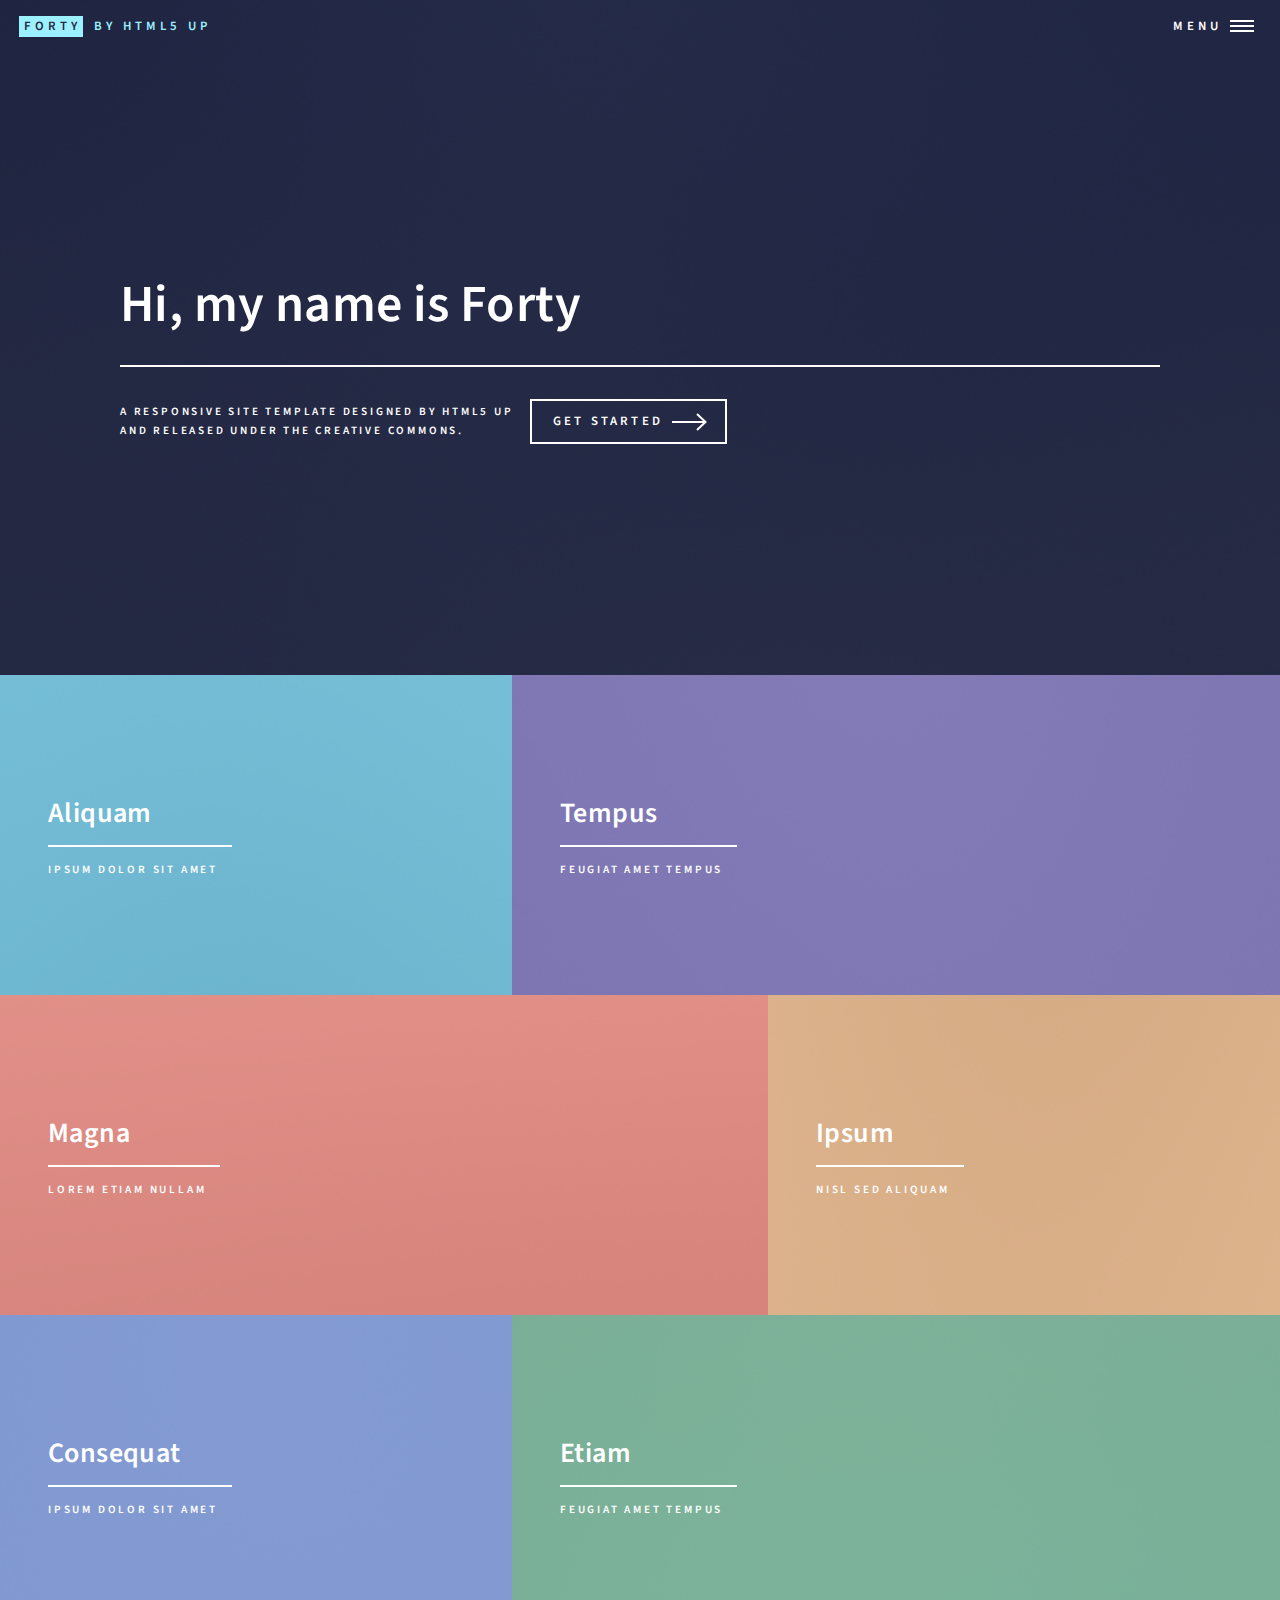
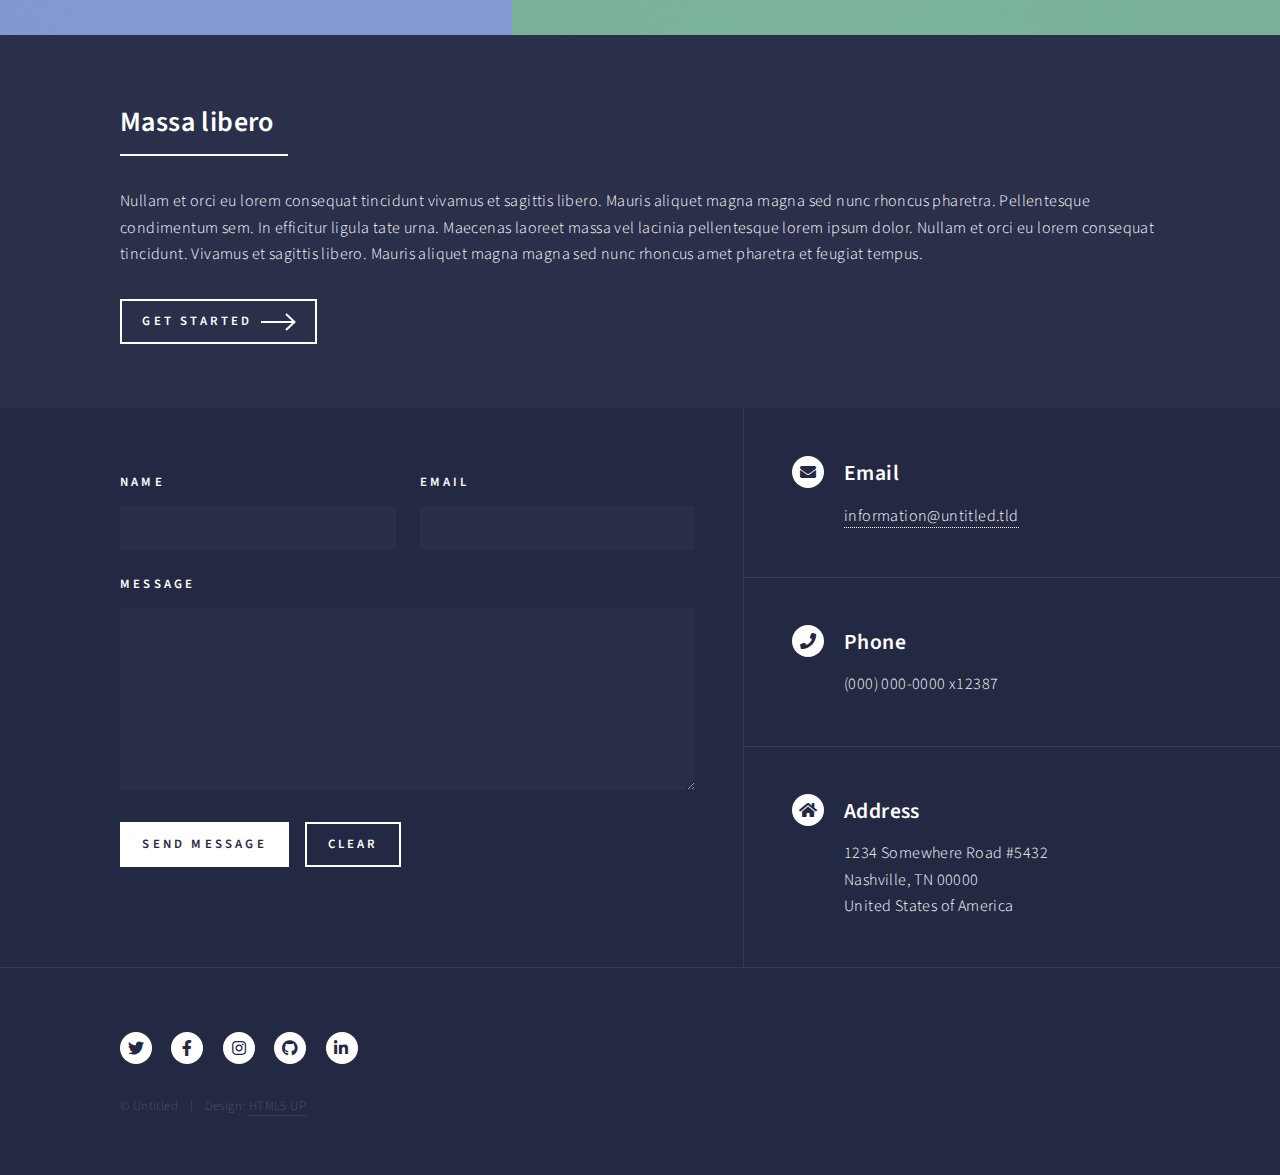
==== index.html @ a8b3e83d "Add files via upload" ====
<!DOCTYPE HTML>
<!--
	Forty by HTML5 UP
	html5up.net | @ajlkn
	Free for personal and commercial use under the CCA 3.0 license (html5up.net/license)
-->
<html>
	<head>
		<title>Forty by HTML5 UP</title>
		<meta charset="utf-8" />
		<meta name="viewport" content="width=device-width, initial-scale=1, user-scalable=no" />
		<link rel="stylesheet" href="assets/css/main.css" />
		<noscript><link rel="stylesheet" href="assets/css/noscript.css" /></noscript>
	</head>
	<body class="is-preload">

		<!-- Wrapper -->
			<div id="wrapper">

				<!-- Header -->
					<header id="header" class="alt">
						<a href="index.html" class="logo"><strong>Forty</strong> <span>by HTML5 UP</span></a>
						<nav>
							<a href="#menu">Menu</a>
						</nav>
					</header>

				<!-- Menu -->
					<nav id="menu">
						<ul class="links">
							<li><a href="index.html">Home</a></li>
							<li><a href="landing.html">Landing</a></li>
							<li><a href="generic.html">Generic</a></li>
							<li><a href="elements.html">Elements</a></li>
						</ul>
						<ul class="actions stacked">
							<li><a href="#" class="button primary fit">Get Started</a></li>
							<li><a href="#" class="button fit">Log In</a></li>
						</ul>
					</nav>

				<!-- Banner -->
					<section id="banner" class="major">
						<div class="inner">
							<header class="major">
								<h1>Hi, my name is Forty</h1>
							</header>
							<div class="content">
								<p>A responsive site template designed by HTML5 UP<br />
								and released under the Creative Commons.</p>
								<ul class="actions">
									<li><a href="#one" class="button next scrolly">Get Started</a></li>
								</ul>
							</div>
						</div>
					</section>

				<!-- Main -->
					<div id="main">

						<!-- One -->
							<section id="one" class="tiles">
								<article>
									<span class="image">
										<img src="images/pic01.jpg" alt="" />
									</span>
									<header class="major">
										<h3><a href="landing.html" class="link">Aliquam</a></h3>
										<p>Ipsum dolor sit amet</p>
									</header>
								</article>
								<article>
									<span class="image">
										<img src="images/pic02.jpg" alt="" />
									</span>
									<header class="major">
										<h3><a href="landing.html" class="link">Tempus</a></h3>
										<p>feugiat amet tempus</p>
									</header>
								</article>
								<article>
									<span class="image">
										<img src="images/pic03.jpg" alt="" />
									</span>
									<header class="major">
										<h3><a href="landing.html" class="link">Magna</a></h3>
										<p>Lorem etiam nullam</p>
									</header>
								</article>
								<article>
									<span class="image">
										<img src="images/pic04.jpg" alt="" />
									</span>
									<header class="major">
										<h3><a href="landing.html" class="link">Ipsum</a></h3>
										<p>Nisl sed aliquam</p>
									</header>
								</article>
								<article>
									<span class="image">
										<img src="images/pic05.jpg" alt="" />
									</span>
									<header class="major">
										<h3><a href="landing.html" class="link">Consequat</a></h3>
										<p>Ipsum dolor sit amet</p>
									</header>
								</article>
								<article>
									<span class="image">
										<img src="images/pic06.jpg" alt="" />
									</span>
									<header class="major">
										<h3><a href="landing.html" class="link">Etiam</a></h3>
										<p>Feugiat amet tempus</p>
									</header>
								</article>
							</section>

						<!-- Two -->
							<section id="two">
								<div class="inner">
									<header class="major">
										<h2>Massa libero</h2>
									</header>
									<p>Nullam et orci eu lorem consequat tincidunt vivamus et sagittis libero. Mauris aliquet magna magna sed nunc rhoncus pharetra. Pellentesque condimentum sem. In efficitur ligula tate urna. Maecenas laoreet massa vel lacinia pellentesque lorem ipsum dolor. Nullam et orci eu lorem consequat tincidunt. Vivamus et sagittis libero. Mauris aliquet magna magna sed nunc rhoncus amet pharetra et feugiat tempus.</p>
									<ul class="actions">
										<li><a href="landing.html" class="button next">Get Started</a></li>
									</ul>
								</div>
							</section>

					</div>

				<!-- Contact -->
					<section id="contact">
						<div class="inner">
							<section>
								<form method="post" action="#">
									<div class="fields">
										<div class="field half">
											<label for="name">Name</label>
											<input type="text" name="name" id="name" />
										</div>
										<div class="field half">
											<label for="email">Email</label>
											<input type="text" name="email" id="email" />
										</div>
										<div class="field">
											<label for="message">Message</label>
											<textarea name="message" id="message" rows="6"></textarea>
										</div>
									</div>
									<ul class="actions">
										<li><input type="submit" value="Send Message" class="primary" /></li>
										<li><input type="reset" value="Clear" /></li>
									</ul>
								</form>
							</section>
							<section class="split">
								<section>
									<div class="contact-method">
										<span class="icon solid alt fa-envelope"></span>
										<h3>Email</h3>
										<a href="#">information@untitled.tld</a>
									</div>
								</section>
								<section>
									<div class="contact-method">
										<span class="icon solid alt fa-phone"></span>
										<h3>Phone</h3>
										<span>(000) 000-0000 x12387</span>
									</div>
								</section>
								<section>
									<div class="contact-method">
										<span class="icon solid alt fa-home"></span>
										<h3>Address</h3>
										<span>1234 Somewhere Road #5432<br />
										Nashville, TN 00000<br />
										United States of America</span>
									</div>
								</section>
							</section>
						</div>
					</section>

				<!-- Footer -->
					<footer id="footer">
						<div class="inner">
							<ul class="icons">
								<li><a href="#" class="icon brands alt fa-twitter"><span class="label">Twitter</span></a></li>
								<li><a href="#" class="icon brands alt fa-facebook-f"><span class="label">Facebook</span></a></li>
								<li><a href="#" class="icon brands alt fa-instagram"><span class="label">Instagram</span></a></li>
								<li><a href="#" class="icon brands alt fa-github"><span class="label">GitHub</span></a></li>
								<li><a href="#" class="icon brands alt fa-linkedin-in"><span class="label">LinkedIn</span></a></li>
							</ul>
							<ul class="copyright">
								<li>&copy; Untitled</li><li>Design: <a href="https://html5up.net">HTML5 UP</a></li>
							</ul>
						</div>
					</footer>

			</div>

		<!-- Scripts -->
			<script src="assets/js/jquery.min.js"></script>
			<script src="assets/js/jquery.scrolly.min.js"></script>
			<script src="assets/js/jquery.scrollex.min.js"></script>
			<script src="assets/js/browser.min.js"></script>
			<script src="assets/js/breakpoints.min.js"></script>
			<script src="assets/js/util.js"></script>
			<script src="assets/js/main.js"></script>

	</body>
</html>
---- assets/css/main.css ----
@import url(fontawesome-all.min.css);
@import url("https://fonts.googleapis.com/css?family=Source+Sans+Pro:300,300italic,600,600italic");

/*
	Forty by HTML5 UP
	html5up.net | @ajlkn
	Free for personal and commercial use under the CCA 3.0 license (html5up.net/license)
*/

html, body, div, span, applet, object,
iframe, h1, h2, h3, h4, h5, h6, p, blockquote,
pre, a, abbr, acronym, address, big, cite,
code, del, dfn, em, img, ins, kbd, q, s, samp,
small, strike, strong, sub, sup, tt, var, b,
u, i, center, dl, dt, dd, ol, ul, li, fieldset,
form, label, legend, table, caption, tbody,
tfoot, thead, tr, th, td, article, aside,
canvas, details, embed, figure, figcaption,
footer, header, hgroup, menu, nav, output, ruby,
section, summary, time, mark, audio, video {
	margin: 0;
	padding: 0;
	border: 0;
	font-size: 100%;
	font: inherit;
	vertical-align: baseline;}

article, aside, details, figcaption, figure,
footer, header, hgroup, menu, nav, section {
	display: block;}

body {
	line-height: 1;
}

ol, ul {
	list-style: none;
}

blockquote, q {
	quotes: none;
}

	blockquote:before, blockquote:after, q:before, q:after {
		content: '';
		content: none;
	}

table {
	border-collapse: collapse;
	border-spacing: 0;
}

body {
	-webkit-text-size-adjust: none;
}

mark {
	background-color: transparent;
	color: inherit;
}

input::-moz-focus-inner {
	border: 0;
	padding: 0;
}

input, select, textarea {
	-moz-appearance: none;
	-webkit-appearance: none;
	-ms-appearance: none;
	appearance: none;
}

/* Basic */

	@-ms-viewport {
		width: device-width;
	}

	body {
		-ms-overflow-style: scrollbar;
	}

	@media screen and (max-width: 480px) {

		html, body {
			min-width: 320px;
		}

	}

	html {
		box-sizing: border-box;
	}

	*, *:before, *:after {
		box-sizing: inherit;
	}

	body {
		background: #242943;
	}

		body.is-preload *, body.is-preload *:before, body.is-preload *:after {
			-moz-animation: none !important;
			-webkit-animation: none !important;
			-ms-animation: none !important;
			animation: none !important;
			-moz-transition: none !important;
			-webkit-transition: none !important;
			-ms-transition: none !important;
			transition: none !important;
		}

/* Type */

	body, input, select, textarea {
		color: #ffffff;
		font-family: "Source Sans Pro", Helvetica, sans-serif;
		font-size: 17pt;
		font-weight: 300;
		letter-spacing: 0.025em;
		line-height: 1.65;
	}

		@media screen and (max-width: 1680px) {

			body, input, select, textarea {
				font-size: 14pt;
			}

		}

		@media screen and (max-width: 1280px) {

			body, input, select, textarea {
				font-size: 12pt;
			}

		}

		@media screen and (max-width: 360px) {

			body, input, select, textarea {
				font-size: 11pt;
			}

		}

	a {
		-moz-transition: color 0.2s ease-in-out, border-bottom-color 0.2s ease-in-out;
		-webkit-transition: color 0.2s ease-in-out, border-bottom-color 0.2s ease-in-out;
		-ms-transition: color 0.2s ease-in-out, border-bottom-color 0.2s ease-in-out;
		transition: color 0.2s ease-in-out, border-bottom-color 0.2s ease-in-out;
		border-bottom: dotted 1px;
		color: inherit;
		text-decoration: none;
	}

		a:hover {
			border-bottom-color: transparent;
			color: #9bf1ff !important;
		}

		a:active {
			color: #53e3fb !important;
		}

	strong, b {
		color: #ffffff;
		font-weight: 600;
	}

	em, i {
		font-style: italic;
	}

	p {
		margin: 0 0 2em 0;
	}

	h1, h2, h3, h4, h5, h6 {
		color: #ffffff;
		font-weight: 600;
		line-height: 1.65;
		margin: 0 0 1em 0;
	}

		h1 a, h2 a, h3 a, h4 a, h5 a, h6 a {
			color: inherit;
			border-bottom: 0;
		}

	h1 {
		font-size: 2.5em;
	}

	h2 {
		font-size: 1.75em;
	}

	h3 {
		font-size: 1.35em;
	}

	h4 {
		font-size: 1.1em;
	}

	h5 {
		font-size: 0.9em;
	}

	h6 {
		font-size: 0.7em;
	}

	@media screen and (max-width: 736px) {

		h1 {
			font-size: 2em;
		}

		h2 {
			font-size: 1.5em;
		}

		h3 {
			font-size: 1.25em;
		}

	}

	sub {
		font-size: 0.8em;
		position: relative;
		top: 0.5em;
	}

	sup {
		font-size: 0.8em;
		position: relative;
		top: -0.5em;
	}

	blockquote {
		border-left: solid 4px rgba(212, 212, 255, 0.1);
		font-style: italic;
		margin: 0 0 2em 0;
		padding: 0.5em 0 0.5em 2em;
	}

	code {
		background: rgba(212, 212, 255, 0.035);
		font-family: "Courier New", monospace;
		font-size: 0.9em;
		margin: 0 0.25em;
		padding: 0.25em 0.65em;
	}

	pre {
		-webkit-overflow-scrolling: touch;
		font-family: "Courier New", monospace;
		font-size: 0.9em;
		margin: 0 0 2em 0;
	}

		pre code {
			display: block;
			line-height: 1.75;
			padding: 1em 1.5em;
			overflow-x: auto;
		}

	hr {
		border: 0;
		border-bottom: solid 1px rgba(212, 212, 255, 0.1);
		margin: 2em 0;
	}

		hr.major {
			margin: 3em 0;
		}

	.align-left {
		text-align: left;
	}

	.align-center {
		text-align: center;
	}

	.align-right {
		text-align: right;
	}

/* Row */

	.row {
		display: flex;
		flex-wrap: wrap;
		box-sizing: border-box;
		align-items: stretch;
	}

		.row > * {
			box-sizing: border-box;
		}

		.row.gtr-uniform > * > :last-child {
			margin-bottom: 0;
		}

		.row.aln-left {
			justify-content: flex-start;
		}

		.row.aln-center {
			justify-content: center;
		}

		.row.aln-right {
			justify-content: flex-end;
		}

		.row.aln-top {
			align-items: flex-start;
		}

		.row.aln-middle {
			align-items: center;
		}

		.row.aln-bottom {
			align-items: flex-end;
		}

		.row > .imp {
			order: -1;
		}

		.row > .col-1 {
			width: 8.33333%;
		}

		.row > .off-1 {
			margin-left: 8.33333%;
		}

		.row > .col-2 {
			width: 16.66667%;
		}

		.row > .off-2 {
			margin-left: 16.66667%;
		}

		.row > .col-3 {
			width: 25%;
		}

		.row > .off-3 {
			margin-left: 25%;
		}

		.row > .col-4 {
			width: 33.33333%;
		}

		.row > .off-4 {
			margin-left: 33.33333%;
		}

		.row > .col-5 {
			width: 41.66667%;
		}

		.row > .off-5 {
			margin-left: 41.66667%;
		}

		.row > .col-6 {
			width: 50%;
		}

		.row > .off-6 {
			margin-left: 50%;
		}

		.row > .col-7 {
			width: 58.33333%;
		}

		.row > .off-7 {
			margin-left: 58.33333%;
		}

		.row > .col-8 {
			width: 66.66667%;
		}

		.row > .off-8 {
			margin-left: 66.66667%;
		}

		.row > .col-9 {
			width: 75%;
		}

		.row > .off-9 {
			margin-left: 75%;
		}

		.row > .col-10 {
			width: 83.33333%;
		}

		.row > .off-10 {
			margin-left: 83.33333%;
		}

		.row > .col-11 {
			width: 91.66667%;
		}

		.row > .off-11 {
			margin-left: 91.66667%;
		}

		.row > .col-12 {
			width: 100%;
		}

		.row > .off-12 {
			margin-left: 100%;
		}

		.row.gtr-0 {
			margin-top: 0;
			margin-left: 0em;
		}

			.row.gtr-0 > * {
				padding: 0 0 0 0em;
			}

			.row.gtr-0.gtr-uniform {
				margin-top: 0em;
			}

				.row.gtr-0.gtr-uniform > * {
					padding-top: 0em;
				}

		.row.gtr-25 {
			margin-top: 0;
			margin-left: -0.5em;
		}

			.row.gtr-25 > * {
				padding: 0 0 0 0.5em;
			}

			.row.gtr-25.gtr-uniform {
				margin-top: -0.5em;
			}

				.row.gtr-25.gtr-uniform > * {
					padding-top: 0.5em;
				}

		.row.gtr-50 {
			margin-top: 0;
			margin-left: -1em;
		}

			.row.gtr-50 > * {
				padding: 0 0 0 1em;
			}

			.row.gtr-50.gtr-uniform {
				margin-top: -1em;
			}

				.row.gtr-50.gtr-uniform > * {
					padding-top: 1em;
				}

		.row {
			margin-top: 0;
			margin-left: -2em;
		}

			.row > * {
				padding: 0 0 0 2em;
			}

			.row.gtr-uniform {
				margin-top: -2em;
			}

				.row.gtr-uniform > * {
					padding-top: 2em;
				}

		.row.gtr-150 {
			margin-top: 0;
			margin-left: -3em;
		}

			.row.gtr-150 > * {
				padding: 0 0 0 3em;
			}

			.row.gtr-150.gtr-uniform {
				margin-top: -3em;
			}

				.row.gtr-150.gtr-uniform > * {
					padding-top: 3em;
				}

		.row.gtr-200 {
			margin-top: 0;
			margin-left: -4em;
		}

			.row.gtr-200 > * {
				padding: 0 0 0 4em;
			}

			.row.gtr-200.gtr-uniform {
				margin-top: -4em;
			}

				.row.gtr-200.gtr-uniform > * {
					padding-top: 4em;
				}

		@media screen and (max-width: 1680px) {

			.row {
				display: flex;
				flex-wrap: wrap;
				box-sizing: border-box;
				align-items: stretch;
			}

				.row > * {
					box-sizing: border-box;
				}

				.row.gtr-uniform > * > :last-child {
					margin-bottom: 0;
				}

				.row.aln-left {
					justify-content: flex-start;
				}

				.row.aln-center {
					justify-content: center;
				}

				.row.aln-right {
					justify-content: flex-end;
				}

				.row.aln-top {
					align-items: flex-start;
				}

				.row.aln-middle {
					align-items: center;
				}

				.row.aln-bottom {
					align-items: flex-end;
				}

				.row > .imp-xlarge {
					order: -1;
				}

				.row > .col-1-xlarge {
					width: 8.33333%;
				}

				.row > .off-1-xlarge {
					margin-left: 8.33333%;
				}

				.row > .col-2-xlarge {
					width: 16.66667%;
				}

				.row > .off-2-xlarge {
					margin-left: 16.66667%;
				}

				.row > .col-3-xlarge {
					width: 25%;
				}

				.row > .off-3-xlarge {
					margin-left: 25%;
				}

				.row > .col-4-xlarge {
					width: 33.33333%;
				}

				.row > .off-4-xlarge {
					margin-left: 33.33333%;
				}

				.row > .col-5-xlarge {
					width: 41.66667%;
				}

				.row > .off-5-xlarge {
					margin-left: 41.66667%;
				}

				.row > .col-6-xlarge {
					width: 50%;
				}

				.row > .off-6-xlarge {
					margin-left: 50%;
				}

				.row > .col-7-xlarge {
					width: 58.33333%;
				}

				.row > .off-7-xlarge {
					margin-left: 58.33333%;
				}

				.row > .col-8-xlarge {
					width: 66.66667%;
				}

				.row > .off-8-xlarge {
					margin-left: 66.66667%;
				}

				.row > .col-9-xlarge {
					width: 75%;
				}

				.row > .off-9-xlarge {
					margin-left: 75%;
				}

				.row > .col-10-xlarge {
					width: 83.33333%;
				}

				.row > .off-10-xlarge {
					margin-left: 83.33333%;
				}

				.row > .col-11-xlarge {
					width: 91.66667%;
				}

				.row > .off-11-xlarge {
					margin-left: 91.66667%;
				}

				.row > .col-12-xlarge {
					width: 100%;
				}

				.row > .off-12-xlarge {
					margin-left: 100%;
				}

				.row.gtr-0 {
					margin-top: 0;
					margin-left: 0em;
				}

					.row.gtr-0 > * {
						padding: 0 0 0 0em;
					}

					.row.gtr-0.gtr-uniform {
						margin-top: 0em;
					}

						.row.gtr-0.gtr-uniform > * {
							padding-top: 0em;
						}

				.row.gtr-25 {
					margin-top: 0;
					margin-left: -0.5em;
				}

					.row.gtr-25 > * {
						padding: 0 0 0 0.5em;
					}

					.row.gtr-25.gtr-uniform {
						margin-top: -0.5em;
					}

						.row.gtr-25.gtr-uniform > * {
							padding-top: 0.5em;
						}

				.row.gtr-50 {
					margin-top: 0;
					margin-left: -1em;
				}

					.row.gtr-50 > * {
						padding: 0 0 0 1em;
					}

					.row.gtr-50.gtr-uniform {
						margin-top: -1em;
					}

						.row.gtr-50.gtr-uniform > * {
							padding-top: 1em;
						}

				.row {
					margin-top: 0;
					margin-left: -2em;
				}

					.row > * {
						padding: 0 0 0 2em;
					}

					.row.gtr-uniform {
						margin-top: -2em;
					}

						.row.gtr-uniform > * {
							padding-top: 2em;
						}

				.row.gtr-150 {
					margin-top: 0;
					margin-left: -3em;
				}

					.row.gtr-150 > * {
						padding: 0 0 0 3em;
					}

					.row.gtr-150.gtr-uniform {
						margin-top: -3em;
					}

						.row.gtr-150.gtr-uniform > * {
							padding-top: 3em;
						}

				.row.gtr-200 {
					margin-top: 0;
					margin-left: -4em;
				}

					.row.gtr-200 > * {
						padding: 0 0 0 4em;
					}

					.row.gtr-200.gtr-uniform {
						margin-top: -4em;
					}

						.row.gtr-200.gtr-uniform > * {
							padding-top: 4em;
						}

		}

		@media screen and (max-width: 1280px) {

			.row {
				display: flex;
				flex-wrap: wrap;
				box-sizing: border-box;
				align-items: stretch;
			}

				.row > * {
					box-sizing: border-box;
				}

				.row.gtr-uniform > * > :last-child {
					margin-bottom: 0;
				}

				.row.aln-left {
					justify-content: flex-start;
				}

				.row.aln-center {
					justify-content: center;
				}

				.row.aln-right {
					justify-content: flex-end;
				}

				.row.aln-top {
					align-items: flex-start;
				}

				.row.aln-middle {
					align-items: center;
				}

				.row.aln-bottom {
					align-items: flex-end;
				}

				.row > .imp-large {
					order: -1;
				}

				.row > .col-1-large {
					width: 8.33333%;
				}

				.row > .off-1-large {
					margin-left: 8.33333%;
				}

				.row > .col-2-large {
					width: 16.66667%;
				}

				.row > .off-2-large {
					margin-left: 16.66667%;
				}

				.row > .col-3-large {
					width: 25%;
				}

				.row > .off-3-large {
					margin-left: 25%;
				}

				.row > .col-4-large {
					width: 33.33333%;
				}

				.row > .off-4-large {
					margin-left: 33.33333%;
				}

				.row > .col-5-large {
					width: 41.66667%;
				}

				.row > .off-5-large {
					margin-left: 41.66667%;
				}

				.row > .col-6-large {
					width: 50%;
				}

				.row > .off-6-large {
					margin-left: 50%;
				}

				.row > .col-7-large {
					width: 58.33333%;
				}

				.row > .off-7-large {
					margin-left: 58.33333%;
				}

				.row > .col-8-large {
					width: 66.66667%;
				}

				.row > .off-8-large {
					margin-left: 66.66667%;
				}

				.row > .col-9-large {
					width: 75%;
				}

				.row > .off-9-large {
					margin-left: 75%;
				}

				.row > .col-10-large {
					width: 83.33333%;
				}

				.row > .off-10-large {
					margin-left: 83.33333%;
				}

				.row > .col-11-large {
					width: 91.66667%;
				}

				.row > .off-11-large {
					margin-left: 91.66667%;
				}

				.row > .col-12-large {
					width: 100%;
				}

				.row > .off-12-large {
					margin-left: 100%;
				}

				.row.gtr-0 {
					margin-top: 0;
					margin-left: 0em;
				}

					.row.gtr-0 > * {
						padding: 0 0 0 0em;
					}

					.row.gtr-0.gtr-uniform {
						margin-top: 0em;
					}

						.row.gtr-0.gtr-uniform > * {
							padding-top: 0em;
						}

				.row.gtr-25 {
					margin-top: 0;
					margin-left: -0.375em;
				}

					.row.gtr-25 > * {
						padding: 0 0 0 0.375em;
					}

					.row.gtr-25.gtr-uniform {
						margin-top: -0.375em;
					}

						.row.gtr-25.gtr-uniform > * {
							padding-top: 0.375em;
						}

				.row.gtr-50 {
					margin-top: 0;
					margin-left: -0.75em;
				}

					.row.gtr-50 > * {
						padding: 0 0 0 0.75em;
					}

					.row.gtr-50.gtr-uniform {
						margin-top: -0.75em;
					}

						.row.gtr-50.gtr-uniform > * {
							padding-top: 0.75em;
						}

				.row {
					margin-top: 0;
					margin-left: -1.5em;
				}

					.row > * {
						padding: 0 0 0 1.5em;
					}

					.row.gtr-uniform {
						margin-top: -1.5em;
					}

						.row.gtr-uniform > * {
							padding-top: 1.5em;
						}

				.row.gtr-150 {
					margin-top: 0;
					margin-left: -2.25em;
				}

					.row.gtr-150 > * {
						padding: 0 0 0 2.25em;
					}

					.row.gtr-150.gtr-uniform {
						margin-top: -2.25em;
					}

						.row.gtr-150.gtr-uniform > * {
							padding-top: 2.25em;
						}

				.row.gtr-200 {
					margin-top: 0;
					margin-left: -3em;
				}

					.row.gtr-200 > * {
						padding: 0 0 0 3em;
					}

					.row.gtr-200.gtr-uniform {
						margin-top: -3em;
					}

						.row.gtr-200.gtr-uniform > * {
							padding-top: 3em;
						}

		}

		@media screen and (max-width: 980px) {

			.row {
				display: flex;
				flex-wrap: wrap;
				box-sizing: border-box;
				align-items: stretch;
			}

				.row > * {
					box-sizing: border-box;
				}

				.row.gtr-uniform > * > :last-child {
					margin-bottom: 0;
				}

				.row.aln-left {
					justify-content: flex-start;
				}

				.row.aln-center {
					justify-content: center;
				}

				.row.aln-right {
					justify-content: flex-end;
				}

				.row.aln-top {
					align-items: flex-start;
				}

				.row.aln-middle {
					align-items: center;
				}

				.row.aln-bottom {
					align-items: flex-end;
				}

				.row > .imp-medium {
					order: -1;
				}

				.row > .col-1-medium {
					width: 8.33333%;
				}

				.row > .off-1-medium {
					margin-left: 8.33333%;
				}

				.row > .col-2-medium {
					width: 16.66667%;
				}

				.row > .off-2-medium {
					margin-left: 16.66667%;
				}

				.row > .col-3-medium {
					width: 25%;
				}

				.row > .off-3-medium {
					margin-left: 25%;
				}

				.row > .col-4-medium {
					width: 33.33333%;
				}

				.row > .off-4-medium {
					margin-left: 33.33333%;
				}

				.row > .col-5-medium {
					width: 41.66667%;
				}

				.row > .off-5-medium {
					margin-left: 41.66667%;
				}

				.row > .col-6-medium {
					width: 50%;
				}

				.row > .off-6-medium {
					margin-left: 50%;
				}

				.row > .col-7-medium {
					width: 58.33333%;
				}

				.row > .off-7-medium {
					margin-left: 58.33333%;
				}

				.row > .col-8-medium {
					width: 66.66667%;
				}

				.row > .off-8-medium {
					margin-left: 66.66667%;
				}

				.row > .col-9-medium {
					width: 75%;
				}

				.row > .off-9-medium {
					margin-left: 75%;
				}

				.row > .col-10-medium {
					width: 83.33333%;
				}

				.row > .off-10-medium {
					margin-left: 83.33333%;
				}

				.row > .col-11-medium {
					width: 91.66667%;
				}

				.row > .off-11-medium {
					margin-left: 91.66667%;
				}

				.row > .col-12-medium {
					width: 100%;
				}

				.row > .off-12-medium {
					margin-left: 100%;
				}

				.row.gtr-0 {
					margin-top: 0;
					margin-left: 0em;
				}

					.row.gtr-0 > * {
						padding: 0 0 0 0em;
					}

					.row.gtr-0.gtr-uniform {
						margin-top: 0em;
					}

						.row.gtr-0.gtr-uniform > * {
							padding-top: 0em;
						}

				.row.gtr-25 {
					margin-top: 0;
					margin-left: -0.375em;
				}

					.row.gtr-25 > * {
						padding: 0 0 0 0.375em;
					}

					.row.gtr-25.gtr-uniform {
						margin-top: -0.375em;
					}

						.row.gtr-25.gtr-uniform > * {
							padding-top: 0.375em;
						}

				.row.gtr-50 {
					margin-top: 0;
					margin-left: -0.75em;
				}

					.row.gtr-50 > * {
						padding: 0 0 0 0.75em;
					}

					.row.gtr-50.gtr-uniform {
						margin-top: -0.75em;
					}

						.row.gtr-50.gtr-uniform > * {
							padding-top: 0.75em;
						}

				.row {
					margin-top: 0;
					margin-left: -1.5em;
				}

					.row > * {
						padding: 0 0 0 1.5em;
					}

					.row.gtr-uniform {
						margin-top: -1.5em;
					}

						.row.gtr-uniform > * {
							padding-top: 1.5em;
						}

				.row.gtr-150 {
					margin-top: 0;
					margin-left: -2.25em;
				}

					.row.gtr-150 > * {
						padding: 0 0 0 2.25em;
					}

					.row.gtr-150.gtr-uniform {
						margin-top: -2.25em;
					}

						.row.gtr-150.gtr-uniform > * {
							padding-top: 2.25em;
						}

				.row.gtr-200 {
					margin-top: 0;
					margin-left: -3em;
				}

					.row.gtr-200 > * {
						padding: 0 0 0 3em;
					}

					.row.gtr-200.gtr-uniform {
						margin-top: -3em;
					}

						.row.gtr-200.gtr-uniform > * {
							padding-top: 3em;
						}

		}

		@media screen and (max-width: 736px) {

			.row {
				display: flex;
				flex-wrap: wrap;
				box-sizing: border-box;
				align-items: stretch;
			}

				.row > * {
					box-sizing: border-box;
				}

				.row.gtr-uniform > * > :last-child {
					margin-bottom: 0;
				}

				.row.aln-left {
					justify-content: flex-start;
				}

				.row.aln-center {
					justify-content: center;
				}

				.row.aln-right {
					justify-content: flex-end;
				}

				.row.aln-top {
					align-items: flex-start;
				}

				.row.aln-middle {
					align-items: center;
				}

				.row.aln-bottom {
					align-items: flex-end;
				}

				.row > .imp-small {
					order: -1;
				}

				.row > .col-1-small {
					width: 8.33333%;
				}

				.row > .off-1-small {
					margin-left: 8.33333%;
				}

				.row > .col-2-small {
					width: 16.66667%;
				}

				.row > .off-2-small {
					margin-left: 16.66667%;
				}

				.row > .col-3-small {
					width: 25%;
				}

				.row > .off-3-small {
					margin-left: 25%;
				}

				.row > .col-4-small {
					width: 33.33333%;
				}

				.row > .off-4-small {
					margin-left: 33.33333%;
				}

				.row > .col-5-small {
					width: 41.66667%;
				}

				.row > .off-5-small {
					margin-left: 41.66667%;
				}

				.row > .col-6-small {
					width: 50%;
				}

				.row > .off-6-small {
					margin-left: 50%;
				}

				.row > .col-7-small {
					width: 58.33333%;
				}

				.row > .off-7-small {
					margin-left: 58.33333%;
				}

				.row > .col-8-small {
					width: 66.66667%;
				}

				.row > .off-8-small {
					margin-left: 66.66667%;
				}

				.row > .col-9-small {
					width: 75%;
				}

				.row > .off-9-small {
					margin-left: 75%;
				}

				.row > .col-10-small {
					width: 83.33333%;
				}

				.row > .off-10-small {
					margin-left: 83.33333%;
				}

				.row > .col-11-small {
					width: 91.66667%;
				}

				.row > .off-11-small {
					margin-left: 91.66667%;
				}

				.row > .col-12-small {
					width: 100%;
				}

				.row > .off-12-small {
					margin-left: 100%;
				}

				.row.gtr-0 {
					margin-top: 0;
					margin-left: 0em;
				}

					.row.gtr-0 > * {
						padding: 0 0 0 0em;
					}

					.row.gtr-0.gtr-uniform {
						margin-top: 0em;
					}

						.row.gtr-0.gtr-uniform > * {
							padding-top: 0em;
						}

				.row.gtr-25 {
					margin-top: 0;
					margin-left: -0.3125em;
				}

					.row.gtr-25 > * {
						padding: 0 0 0 0.3125em;
					}

					.row.gtr-25.gtr-uniform {
						margin-top: -0.3125em;
					}

						.row.gtr-25.gtr-uniform > * {
							padding-top: 0.3125em;
						}

				.row.gtr-50 {
					margin-top: 0;
					margin-left: -0.625em;
				}

					.row.gtr-50 > * {
						padding: 0 0 0 0.625em;
					}

					.row.gtr-50.gtr-uniform {
						margin-top: -0.625em;
					}

						.row.gtr-50.gtr-uniform > * {
							padding-top: 0.625em;
						}

				.row {
					margin-top: 0;
					margin-left: -1.25em;
				}

					.row > * {
						padding: 0 0 0 1.25em;
					}

					.row.gtr-uniform {
						margin-top: -1.25em;
					}

						.row.gtr-uniform > * {
							padding-top: 1.25em;
						}

				.row.gtr-150 {
					margin-top: 0;
					margin-left: -1.875em;
				}

					.row.gtr-150 > * {
						padding: 0 0 0 1.875em;
					}

					.row.gtr-150.gtr-uniform {
						margin-top: -1.875em;
					}

						.row.gtr-150.gtr-uniform > * {
							padding-top: 1.875em;
						}

				.row.gtr-200 {
					margin-top: 0;
					margin-left: -2.5em;
				}

					.row.gtr-200 > * {
						padding: 0 0 0 2.5em;
					}

					.row.gtr-200.gtr-uniform {
						margin-top: -2.5em;
					}

						.row.gtr-200.gtr-uniform > * {
							padding-top: 2.5em;
						}

		}

		@media screen and (max-width: 480px) {

			.row {
				display: flex;
				flex-wrap: wrap;
				box-sizing: border-box;
				align-items: stretch;
			}

				.row > * {
					box-sizing: border-box;
				}

				.row.gtr-uniform > * > :last-child {
					margin-bottom: 0;
				}

				.row.aln-left {
					justify-content: flex-start;
				}

				.row.aln-center {
					justify-content: center;
				}

				.row.aln-right {
					justify-content: flex-end;
				}

				.row.aln-top {
					align-items: flex-start;
				}

				.row.aln-middle {
					align-items: center;
				}

				.row.aln-bottom {
					align-items: flex-end;
				}

				.row > .imp-xsmall {
					order: -1;
				}

				.row > .col-1-xsmall {
					width: 8.33333%;
				}

				.row > .off-1-xsmall {
					margin-left: 8.33333%;
				}

				.row > .col-2-xsmall {
					width: 16.66667%;
				}

				.row > .off-2-xsmall {
					margin-left: 16.66667%;
				}

				.row > .col-3-xsmall {
					width: 25%;
				}

				.row > .off-3-xsmall {
					margin-left: 25%;
				}

				.row > .col-4-xsmall {
					width: 33.33333%;
				}

				.row > .off-4-xsmall {
					margin-left: 33.33333%;
				}

				.row > .col-5-xsmall {
					width: 41.66667%;
				}

				.row > .off-5-xsmall {
					margin-left: 41.66667%;
				}

				.row > .col-6-xsmall {
					width: 50%;
				}

				.row > .off-6-xsmall {
					margin-left: 50%;
				}

				.row > .col-7-xsmall {
					width: 58.33333%;
				}

				.row > .off-7-xsmall {
					margin-left: 58.33333%;
				}

				.row > .col-8-xsmall {
					width: 66.66667%;
				}

				.row > .off-8-xsmall {
					margin-left: 66.66667%;
				}

				.row > .col-9-xsmall {
					width: 75%;
				}

				.row > .off-9-xsmall {
					margin-left: 75%;
				}

				.row > .col-10-xsmall {
					width: 83.33333%;
				}

				.row > .off-10-xsmall {
					margin-left: 83.33333%;
				}

				.row > .col-11-xsmall {
					width: 91.66667%;
				}

				.row > .off-11-xsmall {
					margin-left: 91.66667%;
				}

				.row > .col-12-xsmall {
					width: 100%;
				}

				.row > .off-12-xsmall {
					margin-left: 100%;
				}

				.row.gtr-0 {
					margin-top: 0;
					margin-left: 0em;
				}

					.row.gtr-0 > * {
						padding: 0 0 0 0em;
					}

					.row.gtr-0.gtr-uniform {
						margin-top: 0em;
					}

						.row.gtr-0.gtr-uniform > * {
							padding-top: 0em;
						}

				.row.gtr-25 {
					margin-top: 0;
					margin-left: -0.3125em;
				}

					.row.gtr-25 > * {
						padding: 0 0 0 0.3125em;
					}

					.row.gtr-25.gtr-uniform {
						margin-top: -0.3125em;
					}

						.row.gtr-25.gtr-uniform > * {
							padding-top: 0.3125em;
						}

				.row.gtr-50 {
					margin-top: 0;
					margin-left: -0.625em;
				}

					.row.gtr-50 > * {
						padding: 0 0 0 0.625em;
					}

					.row.gtr-50.gtr-uniform {
						margin-top: -0.625em;
					}

						.row.gtr-50.gtr-uniform > * {
							padding-top: 0.625em;
						}

				.row {
					margin-top: 0;
					margin-left: -1.25em;
				}

					.row > * {
						padding: 0 0 0 1.25em;
					}

					.row.gtr-uniform {
						margin-top: -1.25em;
					}

						.row.gtr-uniform > * {
							padding-top: 1.25em;
						}

				.row.gtr-150 {
					margin-top: 0;
					margin-left: -1.875em;
				}

					.row.gtr-150 > * {
						padding: 0 0 0 1.875em;
					}

					.row.gtr-150.gtr-uniform {
						margin-top: -1.875em;
					}

						.row.gtr-150.gtr-uniform > * {
							padding-top: 1.875em;
						}

				.row.gtr-200 {
					margin-top: 0;
					margin-left: -2.5em;
				}

					.row.gtr-200 > * {
						padding: 0 0 0 2.5em;
					}

					.row.gtr-200.gtr-uniform {
						margin-top: -2.5em;
					}

						.row.gtr-200.gtr-uniform > * {
							padding-top: 2.5em;
						}

		}

/* Section/Article */

	section.special, article.special {
		text-align: center;
	}

	header.major {
		width: -moz-max-content;
		width: -webkit-max-content;
		width: -ms-max-content;
		width: max-content;
		margin-bottom: 2em;
	}

		header.major > :first-child {
			margin-bottom: 0;
			width: calc(100% + 0.5em);
		}

			header.major > :first-child:after {
				content: '';
				background-color: #ffffff;
				display: block;
				height: 2px;
				margin: 0.325em 0 0.5em 0;
				width: 100%;
			}

		header.major > p {
			font-size: 0.7em;
			font-weight: 600;
			letter-spacing: 0.25em;
			margin-bottom: 0;
			text-transform: uppercase;
		}

		body.is-ie header.major > :first-child:after {
			max-width: 9em;
		}

		body.is-ie header.major > h1:after {
			max-width: 100% !important;
		}

	@media screen and (max-width: 736px) {

		header.major > p br {
			display: none;
		}

	}

/* Form */

	form {
		margin: 0 0 2em 0;
	}

		form > :last-child {
			margin-bottom: 0;
		}

		form > .fields {
			display: -moz-flex;
			display: -webkit-flex;
			display: -ms-flex;
			display: flex;
			-moz-flex-wrap: wrap;
			-webkit-flex-wrap: wrap;
			-ms-flex-wrap: wrap;
			flex-wrap: wrap;
			width: calc(100% + 3em);
			margin: -1.5em 0 2em -1.5em;
		}

			form > .fields > .field {
				-moz-flex-grow: 0;
				-webkit-flex-grow: 0;
				-ms-flex-grow: 0;
				flex-grow: 0;
				-moz-flex-shrink: 0;
				-webkit-flex-shrink: 0;
				-ms-flex-shrink: 0;
				flex-shrink: 0;
				padding: 1.5em 0 0 1.5em;
				width: calc(100% - 1.5em);
			}

				form > .fields > .field.half {
					width: calc(50% - 0.75em);
				}

				form > .fields > .field.third {
					width: calc(100%/3 - 0.5em);
				}

				form > .fields > .field.quarter {
					width: calc(25% - 0.375em);
				}

		@media screen and (max-width: 480px) {

			form > .fields {
				width: calc(100% + 3em);
				margin: -1.5em 0 2em -1.5em;
			}

				form > .fields > .field {
					padding: 1.5em 0 0 1.5em;
					width: calc(100% - 1.5em);
				}

					form > .fields > .field.half {
						width: calc(100% - 1.5em);
					}

					form > .fields > .field.third {
						width: calc(100% - 1.5em);
					}

					form > .fields > .field.quarter {
						width: calc(100% - 1.5em);
					}

		}

	label {
		color: #ffffff;
		display: block;
		font-size: 0.8em;
		font-weight: 600;
		letter-spacing: 0.25em;
		margin: 0 0 1em 0;
		text-transform: uppercase;
	}

	input[type="text"],
	input[type="password"],
	input[type="email"],
	input[type="tel"],
	input[type="search"],
	input[type="url"],
	select,
	textarea {
		-moz-appearance: none;
		-webkit-appearance: none;
		-ms-appearance: none;
		appearance: none;
		background: rgba(212, 212, 255, 0.035);
		border: none;
		border-radius: 0;
		color: inherit;
		display: block;
		outline: 0;
		padding: 0 1em;
		text-decoration: none;
		width: 100%;
	}

		input[type="text"]:invalid,
		input[type="password"]:invalid,
		input[type="email"]:invalid,
		input[type="tel"]:invalid,
		input[type="search"]:invalid,
		input[type="url"]:invalid,
		select:invalid,
		textarea:invalid {
			box-shadow: none;
		}

		input[type="text"]:focus,
		input[type="password"]:focus,
		input[type="email"]:focus,
		input[type="tel"]:focus,
		input[type="search"]:focus,
		input[type="url"]:focus,
		select:focus,
		textarea:focus {
			border-color: #9bf1ff;
			box-shadow: 0 0 0 2px #9bf1ff;
		}

	select {
		background-image: url("data:image/svg+xml;charset=utf8,%3Csvg xmlns='http://www.w3.org/2000/svg' width='40' height='40' preserveAspectRatio='none' viewBox='0 0 40 40'%3E%3Cpath d='M9.4,12.3l10.4,10.4l10.4-10.4c0.2-0.2,0.5-0.4,0.9-0.4c0.3,0,0.6,0.1,0.9,0.4l3.3,3.3c0.2,0.2,0.4,0.5,0.4,0.9 c0,0.4-0.1,0.6-0.4,0.9L20.7,31.9c-0.2,0.2-0.5,0.4-0.9,0.4c-0.3,0-0.6-0.1-0.9-0.4L4.3,17.3c-0.2-0.2-0.4-0.5-0.4-0.9 c0-0.4,0.1-0.6,0.4-0.9l3.3-3.3c0.2-0.2,0.5-0.4,0.9-0.4S9.1,12.1,9.4,12.3z' fill='rgba(212, 212, 255, 0.1)' /%3E%3C/svg%3E");
		background-size: 1.25rem;
		background-repeat: no-repeat;
		background-position: calc(100% - 1rem) center;
		height: 2.75em;
		padding-right: 2.75em;
		text-overflow: ellipsis;
	}

		select option {
			color: #ffffff;
			background: #242943;
		}

		select:focus::-ms-value {
			background-color: transparent;
		}

		select::-ms-expand {
			display: none;
		}

	input[type="text"],
	input[type="password"],
	input[type="email"],
	input[type="tel"],
	input[type="search"],
	input[type="url"],
	select {
		height: 2.75em;
	}

	textarea {
		padding: 0.75em 1em;
	}

	input[type="checkbox"],
	input[type="radio"] {
		-moz-appearance: none;
		-webkit-appearance: none;
		-ms-appearance: none;
		appearance: none;
		display: block;
		float: left;
		margin-right: -2em;
		opacity: 0;
		width: 1em;
		z-index: -1;
	}

		input[type="checkbox"] + label,
		input[type="radio"] + label {
			text-decoration: none;
			color: #ffffff;
			cursor: pointer;
			display: inline-block;
			font-weight: 300;
			padding-left: 2.65em;
			padding-right: 0.75em;
			position: relative;
		}

			input[type="checkbox"] + label:before,
			input[type="radio"] + label:before {
				-moz-osx-font-smoothing: grayscale;
				-webkit-font-smoothing: antialiased;
				display: inline-block;
				font-style: normal;
				font-variant: normal;
				text-rendering: auto;
				line-height: 1;
				text-transform: none !important;
				font-family: 'Font Awesome 5 Free';
				font-weight: 900;
			}

			input[type="checkbox"] + label:before,
			input[type="radio"] + label:before {
				background: rgba(212, 212, 255, 0.035);
				content: '';
				display: inline-block;
				font-size: 0.8em;
				height: 2.0625em;
				left: 0;
				letter-spacing: 0;
				line-height: 2.0625em;
				position: absolute;
				text-align: center;
				top: 0;
				width: 2.0625em;
			}

		input[type="checkbox"]:checked + label:before,
		input[type="radio"]:checked + label:before {
			background: #ffffff;
			border-color: #9bf1ff;
			content: '\f00c';
			color: #242943;
		}

		input[type="checkbox"]:focus + label:before,
		input[type="radio"]:focus + label:before {
			box-shadow: 0 0 0 2px #9bf1ff;
		}

	input[type="radio"] + label:before {
		border-radius: 100%;
	}

	::-webkit-input-placeholder {
		color: rgba(244, 244, 255, 0.2) !important;
		opacity: 1.0;
	}

	:-moz-placeholder {
		color: rgba(244, 244, 255, 0.2) !important;
		opacity: 1.0;
	}

	::-moz-placeholder {
		color: rgba(244, 244, 255, 0.2) !important;
		opacity: 1.0;
	}

	:-ms-input-placeholder {
		color: rgba(244, 244, 255, 0.2) !important;
		opacity: 1.0;
	}

/* Box */

	.box {
		border: solid 1px rgba(212, 212, 255, 0.1);
		margin-bottom: 2em;
		padding: 1.5em;
	}

		.box > :last-child,
		.box > :last-child > :last-child,
		.box > :last-child > :last-child > :last-child {
			margin-bottom: 0;
		}

		.box.alt {
			border: 0;
			border-radius: 0;
			padding: 0;
		}

/* Icon */

	.icon {
		text-decoration: none;
		border-bottom: none;
		position: relative;
	}

		.icon:before {
			-moz-osx-font-smoothing: grayscale;
			-webkit-font-smoothing: antialiased;
			display: inline-block;
			font-style: normal;
			font-variant: normal;
			text-rendering: auto;
			line-height: 1;
			text-transform: none !important;
			font-family: 'Font Awesome 5 Free';
			font-weight: 400;
		}

		.icon > .label {
			display: none;
		}

		.icon:before {
			line-height: inherit;
		}

		.icon.solid:before {
			font-weight: 900;
		}

		.icon.brands:before {
			font-family: 'Font Awesome 5 Brands';
		}

		.icon.alt:before {
			background-color: #ffffff;
			border-radius: 100%;
			color: #242943;
			display: inline-block;
			height: 2em;
			line-height: 2em;
			text-align: center;
			width: 2em;
		}

	a.icon.alt:before {
		-moz-transition: background-color 0.2s ease-in-out;
		-webkit-transition: background-color 0.2s ease-in-out;
		-ms-transition: background-color 0.2s ease-in-out;
		transition: background-color 0.2s ease-in-out;
	}

	a.icon.alt:hover:before {
		background-color: #6fc3df;
	}

	a.icon.alt:active:before {
		background-color: #37a6cb;
	}

/* Image */

	.image {
		border: 0;
		display: inline-block;
		position: relative;
	}

		.image img {
			display: block;
		}

		.image.left, .image.right {
			max-width: 30%;
		}

			.image.left img, .image.right img {
				width: 100%;
			}

		.image.left {
			float: left;
			margin: 0 1.5em 1.25em 0;
			top: 0.25em;
		}

		.image.right {
			float: right;
			margin: 0 0 1.25em 1.5em;
			top: 0.25em;
		}

		.image.fit {
			display: block;
			margin: 0 0 2em 0;
			width: 100%;
		}

			.image.fit img {
				width: 100%;
			}

		.image.main {
			display: block;
			margin: 2.5em 0;
			width: 100%;
		}

			.image.main img {
				width: 100%;
			}

			@media screen and (max-width: 736px) {

				.image.main {
					margin: 1.5em 0;
				}

			}

/* List */

	ol {
		list-style: decimal;
		margin: 0 0 2em 0;
		padding-left: 1.25em;
	}

		ol li {
			padding-left: 0.25em;
		}

	ul {
		list-style: disc;
		margin: 0 0 2em 0;
		padding-left: 1em;
	}

		ul li {
			padding-left: 0.5em;
		}

		ul.alt {
			list-style: none;
			padding-left: 0;
		}

			ul.alt li {
				border-top: solid 1px rgba(212, 212, 255, 0.1);
				padding: 0.5em 0;
			}

				ul.alt li:first-child {
					border-top: 0;
					padding-top: 0;
				}

	dl {
		margin: 0 0 2em 0;
	}

		dl dt {
			display: block;
			font-weight: 600;
			margin: 0 0 1em 0;
		}

		dl dd {
			margin-left: 2em;
		}

/* Actions */

	ul.actions {
		display: -moz-flex;
		display: -webkit-flex;
		display: -ms-flex;
		display: flex;
		cursor: default;
		list-style: none;
		margin-left: -1em;
		padding-left: 0;
	}

		ul.actions li {
			padding: 0 0 0 1em;
			vertical-align: middle;
		}

		ul.actions.special {
			-moz-justify-content: center;
			-webkit-justify-content: center;
			-ms-justify-content: center;
			justify-content: center;
			width: 100%;
			margin-left: 0;
		}

			ul.actions.special li:first-child {
				padding-left: 0;
			}

		ul.actions.stacked {
			-moz-flex-direction: column;
			-webkit-flex-direction: column;
			-ms-flex-direction: column;
			flex-direction: column;
			margin-left: 0;
		}

			ul.actions.stacked li {
				padding: 1.3em 0 0 0;
			}

				ul.actions.stacked li:first-child {
					padding-top: 0;
				}

		ul.actions.fit {
			width: calc(100% + 1em);
		}

			ul.actions.fit li {
				-moz-flex-grow: 1;
				-webkit-flex-grow: 1;
				-ms-flex-grow: 1;
				flex-grow: 1;
				-moz-flex-shrink: 1;
				-webkit-flex-shrink: 1;
				-ms-flex-shrink: 1;
				flex-shrink: 1;
				width: 100%;
			}

				ul.actions.fit li > * {
					width: 100%;
				}

			ul.actions.fit.stacked {
				width: 100%;
			}

/* Icons */

	ul.icons {
		cursor: default;
		list-style: none;
		padding-left: 0;
	}

		ul.icons li {
			display: inline-block;
			padding: 0 1em 0 0;
		}

			ul.icons li:last-child {
				padding-right: 0;
			}

		@media screen and (max-width: 736px) {

			ul.icons li {
				padding: 0 0.75em 0 0;
			}

		}

/* Pagination */

	ul.pagination {
		cursor: default;
		list-style: none;
		padding-left: 0;
	}

		ul.pagination li {
			display: inline-block;
			padding-left: 0;
			vertical-align: middle;
		}

			ul.pagination li > .page {
				-moz-transition: background-color 0.2s ease-in-out, color 0.2s ease-in-out;
				-webkit-transition: background-color 0.2s ease-in-out, color 0.2s ease-in-out;
				-ms-transition: background-color 0.2s ease-in-out, color 0.2s ease-in-out;
				transition: background-color 0.2s ease-in-out, color 0.2s ease-in-out;
				border-bottom: 0;
				display: inline-block;
				font-size: 0.8em;
				font-weight: 600;
				height: 1.5em;
				line-height: 1.5em;
				margin: 0 0.125em;
				min-width: 1.5em;
				padding: 0 0.5em;
				text-align: center;
			}

				ul.pagination li > .page.active {
					background-color: #ffffff;
					color: #242943;
				}

					ul.pagination li > .page.active:hover {
						background-color: #9bf1ff;
						color: #242943 !important;
					}

					ul.pagination li > .page.active:active {
						background-color: #53e3fb;
					}

			ul.pagination li:first-child {
				padding-right: 0.75em;
			}

			ul.pagination li:last-child {
				padding-left: 0.75em;
			}

		@media screen and (max-width: 480px) {

			ul.pagination li:nth-child(n+2):nth-last-child(n+2) {
				display: none;
			}

			ul.pagination li:first-child {
				padding-right: 0;
			}

		}

/* Table */

	.table-wrapper {
		-webkit-overflow-scrolling: touch;
		overflow-x: auto;
	}

	table {
		margin: 0 0 2em 0;
		width: 100%;
	}

		table tbody tr {
			border: solid 1px rgba(212, 212, 255, 0.1);
			border-left: 0;
			border-right: 0;
		}

			table tbody tr:nth-child(2n + 1) {
				background-color: rgba(212, 212, 255, 0.035);
			}

		table td {
			padding: 0.75em 0.75em;
		}

		table th {
			color: #ffffff;
			font-size: 0.9em;
			font-weight: 600;
			padding: 0 0.75em 0.75em 0.75em;
			text-align: left;
		}

		table thead {
			border-bottom: solid 2px rgba(212, 212, 255, 0.1);
		}

		table tfoot {
			border-top: solid 2px rgba(212, 212, 255, 0.1);
		}

		table.alt {
			border-collapse: separate;
		}

			table.alt tbody tr td {
				border: solid 1px rgba(212, 212, 255, 0.1);
				border-left-width: 0;
				border-top-width: 0;
			}

				table.alt tbody tr td:first-child {
					border-left-width: 1px;
				}

			table.alt tbody tr:first-child td {
				border-top-width: 1px;
			}

			table.alt thead {
				border-bottom: 0;
			}

			table.alt tfoot {
				border-top: 0;
			}

/* Button */

	input[type="submit"],
	input[type="reset"],
	input[type="button"],
	button,
	.button {
		-moz-appearance: none;
		-webkit-appearance: none;
		-ms-appearance: none;
		appearance: none;
		-moz-transition: background-color 0.2s ease-in-out, box-shadow 0.2s ease-in-out, color 0.2s ease-in-out;
		-webkit-transition: background-color 0.2s ease-in-out, box-shadow 0.2s ease-in-out, color 0.2s ease-in-out;
		-ms-transition: background-color 0.2s ease-in-out, box-shadow 0.2s ease-in-out, color 0.2s ease-in-out;
		transition: background-color 0.2s ease-in-out, box-shadow 0.2s ease-in-out, color 0.2s ease-in-out;
		background-color: transparent;
		border: 0;
		border-radius: 0;
		box-shadow: inset 0 0 0 2px #ffffff;
		color: #ffffff;
		cursor: pointer;
		display: inline-block;
		font-size: 0.8em;
		font-weight: 600;
		height: 3.5em;
		letter-spacing: 0.25em;
		line-height: 3.5em;
		padding: 0 1.75em;
		text-align: center;
		text-decoration: none;
		text-transform: uppercase;
		white-space: nowrap;
	}

		input[type="submit"]:hover, input[type="submit"]:active,
		input[type="reset"]:hover,
		input[type="reset"]:active,
		input[type="button"]:hover,
		input[type="button"]:active,
		button:hover,
		button:active,
		.button:hover,
		.button:active {
			box-shadow: inset 0 0 0 2px #9bf1ff;
			color: #9bf1ff;
		}

		input[type="submit"]:active,
		input[type="reset"]:active,
		input[type="button"]:active,
		button:active,
		.button:active {
			background-color: rgba(155, 241, 255, 0.1);
			box-shadow: inset 0 0 0 2px #53e3fb;
			color: #53e3fb;
		}

		input[type="submit"].icon:before,
		input[type="reset"].icon:before,
		input[type="button"].icon:before,
		button.icon:before,
		.button.icon:before {
			margin-right: 0.5em;
		}

		input[type="submit"].fit,
		input[type="reset"].fit,
		input[type="button"].fit,
		button.fit,
		.button.fit {
			width: 100%;
		}

		input[type="submit"].small,
		input[type="reset"].small,
		input[type="button"].small,
		button.small,
		.button.small {
			font-size: 0.6em;
		}

		input[type="submit"].large,
		input[type="reset"].large,
		input[type="button"].large,
		button.large,
		.button.large {
			font-size: 1.25em;
			height: 3em;
			line-height: 3em;
		}

		input[type="submit"].next,
		input[type="reset"].next,
		input[type="button"].next,
		button.next,
		.button.next {
			padding-right: 4.5em;
			position: relative;
		}

			input[type="submit"].next:before, input[type="submit"].next:after,
			input[type="reset"].next:before,
			input[type="reset"].next:after,
			input[type="button"].next:before,
			input[type="button"].next:after,
			button.next:before,
			button.next:after,
			.button.next:before,
			.button.next:after {
				-moz-transition: opacity 0.2s ease-in-out;
				-webkit-transition: opacity 0.2s ease-in-out;
				-ms-transition: opacity 0.2s ease-in-out;
				transition: opacity 0.2s ease-in-out;
				background-position: center right;
				background-repeat: no-repeat;
				background-size: 36px 24px;
				content: '';
				display: block;
				height: 100%;
				position: absolute;
				right: 1.5em;
				top: 0;
				vertical-align: middle;
				width: 36px;
			}

			input[type="submit"].next:before,
			input[type="reset"].next:before,
			input[type="button"].next:before,
			button.next:before,
			.button.next:before {
				background-image: url("data:image/svg+xml;charset=utf8,%3Csvg xmlns='http://www.w3.org/2000/svg' xmlns:xlink='http://www.w3.org/1999/xlink' width='36px' height='24px' viewBox='0 0 36 24' zoomAndPan='disable'%3E%3Cstyle%3Eline %7B stroke: %23ffffff%3B stroke-width: 2px%3B %7D%3C/style%3E%3Cline x1='0' y1='12' x2='34' y2='12' /%3E%3Cline x1='25' y1='4' x2='34' y2='12.5' /%3E%3Cline x1='25' y1='20' x2='34' y2='11.5' /%3E%3C/svg%3E");
			}

			input[type="submit"].next:after,
			input[type="reset"].next:after,
			input[type="button"].next:after,
			button.next:after,
			.button.next:after {
				background-image: url("data:image/svg+xml;charset=utf8,%3Csvg xmlns='http://www.w3.org/2000/svg' xmlns:xlink='http://www.w3.org/1999/xlink' width='36px' height='24px' viewBox='0 0 36 24' zoomAndPan='disable'%3E%3Cstyle%3Eline %7B stroke: %239bf1ff%3B stroke-width: 2px%3B %7D%3C/style%3E%3Cline x1='0' y1='12' x2='34' y2='12' /%3E%3Cline x1='25' y1='4' x2='34' y2='12.5' /%3E%3Cline x1='25' y1='20' x2='34' y2='11.5' /%3E%3C/svg%3E");
				opacity: 0;
				z-index: 1;
			}

			input[type="submit"].next:hover:after, input[type="submit"].next:active:after,
			input[type="reset"].next:hover:after,
			input[type="reset"].next:active:after,
			input[type="button"].next:hover:after,
			input[type="button"].next:active:after,
			button.next:hover:after,
			button.next:active:after,
			.button.next:hover:after,
			.button.next:active:after {
				opacity: 1;
			}

			@media screen and (max-width: 1280px) {

				input[type="submit"].next,
				input[type="reset"].next,
				input[type="button"].next,
				button.next,
				.button.next {
					padding-right: 5em;
				}

			}

		input[type="submit"].primary,
		input[type="reset"].primary,
		input[type="button"].primary,
		button.primary,
		.button.primary {
			background-color: #ffffff;
			box-shadow: none;
			color: #242943;
		}

			input[type="submit"].primary:hover, input[type="submit"].primary:active,
			input[type="reset"].primary:hover,
			input[type="reset"].primary:active,
			input[type="button"].primary:hover,
			input[type="button"].primary:active,
			button.primary:hover,
			button.primary:active,
			.button.primary:hover,
			.button.primary:active {
				background-color: #9bf1ff;
				color: #242943 !important;
			}

			input[type="submit"].primary:active,
			input[type="reset"].primary:active,
			input[type="button"].primary:active,
			button.primary:active,
			.button.primary:active {
				background-color: #53e3fb;
			}

		input[type="submit"].disabled, input[type="submit"]:disabled,
		input[type="reset"].disabled,
		input[type="reset"]:disabled,
		input[type="button"].disabled,
		input[type="button"]:disabled,
		button.disabled,
		button:disabled,
		.button.disabled,
		.button:disabled {
			pointer-events: none;
			cursor: default;
			opacity: 0.25;
		}

/* Tiles */

	.tiles {
		display: -moz-flex;
		display: -webkit-flex;
		display: -ms-flex;
		display: flex;
		-moz-flex-wrap: wrap;
		-webkit-flex-wrap: wrap;
		-ms-flex-wrap: wrap;
		flex-wrap: wrap;
		border-top: 0 !important;
	}

		.tiles + * {
			border-top: 0 !important;
		}

		.tiles article {
			-moz-align-items: center;
			-webkit-align-items: center;
			-ms-align-items: center;
			align-items: center;
			display: -moz-flex;
			display: -webkit-flex;
			display: -ms-flex;
			display: flex;
			-moz-transition: -moz-transform 0.25s ease, opacity 0.25s ease, -moz-filter 1s ease, -webkit-filter 1s ease;
			-webkit-transition: -webkit-transform 0.25s ease, opacity 0.25s ease, -webkit-filter 1s ease, -webkit-filter 1s ease;
			-ms-transition: -ms-transform 0.25s ease, opacity 0.25s ease, -ms-filter 1s ease, -webkit-filter 1s ease;
			transition: transform 0.25s ease, opacity 0.25s ease, filter 1s ease, -webkit-filter 1s ease;
			padding: 4em 4em 2em 4em ;
			background-position: center;
			background-repeat: no-repeat;
			background-size: cover;
			cursor: default;
			height: 40vh;
			max-height: 40em;
			min-height: 23em;
			overflow: hidden;
			position: relative;
			width: 40%;
		}

			.tiles article .image {
				display: none;
			}

			.tiles article header {
				position: relative;
				z-index: 3;
			}

			.tiles article h3 {
				font-size: 1.75em;
			}

				.tiles article h3 a:hover {
					color: inherit !important;
				}

			.tiles article .link.primary {
				border: 0;
				height: 100%;
				left: 0;
				position: absolute;
				top: 0;
				width: 100%;
				z-index: 4;
			}

			.tiles article:before {
				-moz-transition: opacity 0.5s ease;
				-webkit-transition: opacity 0.5s ease;
				-ms-transition: opacity 0.5s ease;
				transition: opacity 0.5s ease;
				bottom: 0;
				content: '';
				display: block;
				height: 100%;
				left: 0;
				opacity: 0.85;
				position: absolute;
				width: 100%;
				z-index: 2;
			}

			.tiles article:after {
				background-color: rgba(36, 41, 67, 0.25);
				content: '';
				display: block;
				height: 100%;
				left: 0;
				position: absolute;
				top: 0;
				width: 100%;
				z-index: 1;
			}

			.tiles article:hover:before {
				opacity: 0;
			}

			.tiles article.is-transitioning {
				-moz-transform: scale(0.95);
				-webkit-transform: scale(0.95);
				-ms-transform: scale(0.95);
				transform: scale(0.95);
				-moz-filter: blur(0.5em);
				-webkit-filter: blur(0.5em);
				-ms-filter: blur(0.5em);
				filter: blur(0.5em);
				opacity: 0;
			}

			.tiles article:nth-child(4n - 1), .tiles article:nth-child(4n - 2) {
				width: 60%;
			}

			.tiles article:nth-child(6n - 5):before {
				background-color: #6fc3df;
			}

			.tiles article:nth-child(6n - 4):before {
				background-color: #8d82c4;
			}

			.tiles article:nth-child(6n - 3):before {
				background-color: #ec8d81;
			}

			.tiles article:nth-child(6n - 2):before {
				background-color: #e7b788;
			}

			.tiles article:nth-child(6n - 1):before {
				background-color: #8ea9e8;
			}

			.tiles article:nth-child(6n):before {
				background-color: #87c5a4;
			}

		@media screen and (max-width: 1280px) {

			.tiles article {
				padding: 4em 3em 2em 3em ;
				height: 30vh;
				max-height: 30em;
				min-height: 20em;
			}

		}

		@media screen and (max-width: 980px) {

			.tiles article {
				width: 50% !important;
			}

		}

		@media screen and (max-width: 736px) {

			.tiles article {
				padding: 3em 1.5em 1em 1.5em ;
				height: 16em;
				max-height: none;
				min-height: 0;
			}

				.tiles article h3 {
					font-size: 1.5em;
				}

		}

		@media screen and (max-width: 480px) {

			.tiles {
				display: block;
			}

				.tiles article {
					height: 20em;
					width: 100% !important;
				}

		}

/* Contact Method */

	.contact-method {
		margin: 0 0 2em 0;
		padding-left: 3.25em;
		position: relative;
	}

		.contact-method .icon {
			left: 0;
			position: absolute;
			top: 0;
		}

		.contact-method h3 {
			margin: 0 0 0.5em 0;
		}

/* Spotlights */

	.spotlights {
		border-top: 0 !important;
	}

		.spotlights + * {
			border-top: 0 !important;
		}

		.spotlights > section {
			display: -moz-flex;
			display: -webkit-flex;
			display: -ms-flex;
			display: flex;
			-moz-flex-direction: row;
			-webkit-flex-direction: row;
			-ms-flex-direction: row;
			flex-direction: row;
			background-color: #2e3450;
		}

			.spotlights > section > .image {
				background-position: center center;
				background-size: cover;
				border-radius: 0;
				display: block;
				position: relative;
				width: 30%;
			}

				.spotlights > section > .image img {
					border-radius: 0;
					display: block;
					width: 100%;
				}

				.spotlights > section > .image:before {
					background: rgba(36, 41, 67, 0.9);
					content: '';
					display: block;
					height: 100%;
					left: 0;
					opacity: 0;
					position: absolute;
					top: 0;
					width: 100%;
				}

			.spotlights > section > .content {
				display: -moz-flex;
				display: -webkit-flex;
				display: -ms-flex;
				display: flex;
				-moz-flex-direction: column;
				-webkit-flex-direction: column;
				-ms-flex-direction: column;
				flex-direction: column;
				-moz-justify-content: center;
				-webkit-justify-content: center;
				-ms-justify-content: center;
				justify-content: center;
				-moz-align-items: center;
				-webkit-align-items: center;
				-ms-align-items: center;
				align-items: center;
				padding: 2em 3em 0.1em 3em ;
				width: 70%;
			}

				.spotlights > section > .content > .inner {
					margin: 0 auto;
					max-width: 100%;
					width: 65em;
				}

			.spotlights > section:nth-child(2n) {
				-moz-flex-direction: row-reverse;
				-webkit-flex-direction: row-reverse;
				-ms-flex-direction: row-reverse;
				flex-direction: row-reverse;
				background-color: #333856;
			}

				.spotlights > section:nth-child(2n) > .content {
					-moz-align-items: -moz-flex-end;
					-webkit-align-items: -webkit-flex-end;
					-ms-align-items: -ms-flex-end;
					align-items: flex-end;
				}

		@media screen and (max-width: 1680px) {

			.spotlights > section > .image {
				width: 40%;
			}

			.spotlights > section > .content {
				width: 60%;
			}

		}

		@media screen and (max-width: 1280px) {

			.spotlights > section > .image {
				width: 45%;
			}

			.spotlights > section > .content {
				width: 55%;
			}

		}

		@media screen and (max-width: 980px) {

			.spotlights > section {
				display: block;
			}

				.spotlights > section > .image {
					width: 100%;
				}

				.spotlights > section > .content {
					padding: 4em 3em 2em 3em ;
					width: 100%;
				}

		}

		@media screen and (max-width: 736px) {

			.spotlights > section > .content {
				padding: 3em 1.5em 1em 1.5em ;
			}

		}

/* Header */

	@-moz-keyframes reveal-header {
		0% {
			top: -4em;
			opacity: 0;
		}

		100% {
			top: 0;
			opacity: 1;
		}
	}

	@-webkit-keyframes reveal-header {
		0% {
			top: -4em;
			opacity: 0;
		}

		100% {
			top: 0;
			opacity: 1;
		}
	}

	@-ms-keyframes reveal-header {
		0% {
			top: -4em;
			opacity: 0;
		}

		100% {
			top: 0;
			opacity: 1;
		}
	}

	@keyframes reveal-header {
		0% {
			top: -4em;
			opacity: 0;
		}

		100% {
			top: 0;
			opacity: 1;
		}
	}

	#header {
		display: -moz-flex;
		display: -webkit-flex;
		display: -ms-flex;
		display: flex;
		background-color: #2a2f4a;
		box-shadow: 0 0 0.25em 0 rgba(0, 0, 0, 0.15);
		cursor: default;
		font-weight: 600;
		height: 3.25em;
		left: 0;
		letter-spacing: 0.25em;
		line-height: 3.25em;
		margin: 0;
		position: fixed;
		text-transform: uppercase;
		top: 0;
		width: 100%;
		z-index: 10000;
	}

		#header .logo {
			border: 0;
			display: inline-block;
			font-size: 0.8em;
			height: inherit;
			line-height: inherit;
			padding: 0 1.5em;
		}

			#header .logo strong {
				-moz-transition: background-color 0.2s ease-in-out, color 0.2s ease-in-out;
				-webkit-transition: background-color 0.2s ease-in-out, color 0.2s ease-in-out;
				-ms-transition: background-color 0.2s ease-in-out, color 0.2s ease-in-out;
				transition: background-color 0.2s ease-in-out, color 0.2s ease-in-out;
				background-color: #ffffff;
				color: #242943;
				display: inline-block;
				line-height: 1.65em;
				margin-right: 0.325em;
				padding: 0 0.125em 0 0.375em;
			}

			#header .logo:hover strong {
				background-color: #9bf1ff;
			}

			#header .logo:active strong {
				background-color: #53e3fb;
			}

		#header nav {
			display: -moz-flex;
			display: -webkit-flex;
			display: -ms-flex;
			display: flex;
			-moz-justify-content: -moz-flex-end;
			-webkit-justify-content: -webkit-flex-end;
			-ms-justify-content: -ms-flex-end;
			justify-content: flex-end;
			-moz-flex-grow: 1;
			-webkit-flex-grow: 1;
			-ms-flex-grow: 1;
			flex-grow: 1;
			height: inherit;
			line-height: inherit;
		}

			#header nav a {
				border: 0;
				display: block;
				font-size: 0.8em;
				height: inherit;
				line-height: inherit;
				padding: 0 0.75em;
				position: relative;
				vertical-align: middle;
			}

				#header nav a:last-child {
					padding-right: 1.5em;
				}

				#header nav a[href="#menu"] {
					padding-right: 3.325em !important;
				}

					#header nav a[href="#menu"]:before, #header nav a[href="#menu"]:after {
						background-image: url("data:image/svg+xml;charset=utf8,%3Csvg xmlns='http://www.w3.org/2000/svg' width='24' height='32' viewBox='0 0 24 32' preserveAspectRatio='none'%3E%3Cstyle%3Eline %7B stroke-width: 2px%3B stroke: %23ffffff%3B %7D%3C/style%3E%3Cline x1='0' y1='11' x2='24' y2='11' /%3E%3Cline x1='0' y1='21' x2='24' y2='21' /%3E%3Cline x1='0' y1='16' x2='24' y2='16' /%3E%3C/svg%3E");
						background-position: center;
						background-repeat: no-repeat;
						background-size: 24px 32px;
						content: '';
						display: block;
						height: 100%;
						position: absolute;
						right: 1.5em;
						top: 0;
						vertical-align: middle;
						width: 24px;
					}

					#header nav a[href="#menu"]:after {
						-moz-transition: opacity 0.2s ease-in-out;
						-webkit-transition: opacity 0.2s ease-in-out;
						-ms-transition: opacity 0.2s ease-in-out;
						transition: opacity 0.2s ease-in-out;
						background-image: url("data:image/svg+xml;charset=utf8,%3Csvg xmlns='http://www.w3.org/2000/svg' width='24' height='32' viewBox='0 0 24 32' preserveAspectRatio='none'%3E%3Cstyle%3Eline %7B stroke-width: 2px%3B stroke: %239bf1ff%3B %7D%3C/style%3E%3Cline x1='0' y1='11' x2='24' y2='11' /%3E%3Cline x1='0' y1='21' x2='24' y2='21' /%3E%3Cline x1='0' y1='16' x2='24' y2='16' /%3E%3C/svg%3E");
						opacity: 0;
						z-index: 1;
					}

					#header nav a[href="#menu"]:hover:after, #header nav a[href="#menu"]:active:after {
						opacity: 1;
					}

					#header nav a[href="#menu"]:last-child {
						padding-right: 3.875em !important;
					}

						#header nav a[href="#menu"]:last-child:before, #header nav a[href="#menu"]:last-child:after {
							right: 2em;
						}

		#header.reveal {
			-moz-animation: reveal-header 0.35s ease;
			-webkit-animation: reveal-header 0.35s ease;
			-ms-animation: reveal-header 0.35s ease;
			animation: reveal-header 0.35s ease;
		}

		#header.alt {
			-moz-transition: opacity 2.5s ease;
			-webkit-transition: opacity 2.5s ease;
			-ms-transition: opacity 2.5s ease;
			transition: opacity 2.5s ease;
			-moz-transition-delay: 0.75s;
			-webkit-transition-delay: 0.75s;
			-ms-transition-delay: 0.75s;
			transition-delay: 0.75s;
			-moz-animation: none;
			-webkit-animation: none;
			-ms-animation: none;
			animation: none;
			background-color: transparent;
			box-shadow: none;
			position: absolute;
		}

			#header.alt.style1 .logo strong {
				color: #6fc3df;
			}

			#header.alt.style2 .logo strong {
				color: #8d82c4;
			}

			#header.alt.style3 .logo strong {
				color: #ec8d81;
			}

			#header.alt.style4 .logo strong {
				color: #e7b788;
			}

			#header.alt.style5 .logo strong {
				color: #8ea9e8;
			}

			#header.alt.style6 .logo strong {
				color: #87c5a4;
			}

		body.is-preload #header.alt {
			opacity: 0;
		}

		@media screen and (max-width: 1680px) {

			#header nav a[href="#menu"] {
				padding-right: 3.75em !important;
			}

				#header nav a[href="#menu"]:last-child {
					padding-right: 4.25em !important;
				}

		}

		@media screen and (max-width: 1280px) {

			#header nav a[href="#menu"] {
				padding-right: 4em !important;
			}

				#header nav a[href="#menu"]:last-child {
					padding-right: 4.5em !important;
				}

		}

		@media screen and (max-width: 736px) {

			#header {
				height: 2.75em;
				line-height: 2.75em;
			}

				#header .logo {
					padding: 0 1em;
				}

				#header nav a {
					padding: 0 0.5em;
				}

					#header nav a:last-child {
						padding-right: 1em;
					}

					#header nav a[href="#menu"] {
						padding-right: 3.25em !important;
					}

						#header nav a[href="#menu"]:before, #header nav a[href="#menu"]:after {
							right: 0.75em;
						}

						#header nav a[href="#menu"]:last-child {
							padding-right: 4em !important;
						}

							#header nav a[href="#menu"]:last-child:before, #header nav a[href="#menu"]:last-child:after {
								right: 1.5em;
							}

		}

		@media screen and (max-width: 480px) {

			#header .logo span {
				display: none;
			}

			#header nav a[href="#menu"] {
				overflow: hidden;
				padding-right: 0 !important;
				text-indent: 5em;
				white-space: nowrap;
				width: 5em;
			}

				#header nav a[href="#menu"]:before, #header nav a[href="#menu"]:after {
					right: 0;
					width: inherit;
				}

				#header nav a[href="#menu"]:last-child:before, #header nav a[href="#menu"]:last-child:after {
					width: 4em;
					right: 0;
				}

		}

/* Banner */

	#banner {
		-moz-align-items: center;
		-webkit-align-items: center;
		-ms-align-items: center;
		align-items: center;
		background-image: url("../../images/banner.jpg");
		display: -moz-flex;
		display: -webkit-flex;
		display: -ms-flex;
		display: flex;
		padding: 6em 0 2em 0 ;
		background-attachment: fixed;
		background-position: center;
		background-repeat: no-repeat;
		background-size: cover;
		border-bottom: 0 !important;
		cursor: default;
		height: 60vh;
		margin-bottom: -3.25em;
		max-height: 32em;
		min-height: 22em;
		position: relative;
		top: -3.25em;
	}

		#banner:after {
			-moz-transition: opacity 2.5s ease;
			-webkit-transition: opacity 2.5s ease;
			-ms-transition: opacity 2.5s ease;
			transition: opacity 2.5s ease;
			-moz-transition-delay: 0.75s;
			-webkit-transition-delay: 0.75s;
			-ms-transition-delay: 0.75s;
			transition-delay: 0.75s;
			pointer-events: none;
			background-color: #242943;
			content: '';
			display: block;
			height: 100%;
			left: 0;
			opacity: 0.85;
			position: absolute;
			top: 0;
			width: 100%;
			z-index: 1;
		}

		#banner h1 {
			font-size: 3.25em;
		}

		#banner > .inner {
			-moz-transition: opacity 1.5s ease, -moz-transform 0.5s ease-out, -moz-filter 0.5s ease, -webkit-filter 0.5s ease;
			-webkit-transition: opacity 1.5s ease, -webkit-transform 0.5s ease-out, -webkit-filter 0.5s ease, -webkit-filter 0.5s ease;
			-ms-transition: opacity 1.5s ease, -ms-transform 0.5s ease-out, -ms-filter 0.5s ease, -webkit-filter 0.5s ease;
			transition: opacity 1.5s ease, transform 0.5s ease-out, filter 0.5s ease, -webkit-filter 0.5s ease;
			padding: 0 !important;
			position: relative;
			z-index: 2;
		}

			#banner > .inner .image {
				display: none;
			}

			#banner > .inner header {
				width: auto;
			}

				#banner > .inner header > :first-child {
					width: auto;
				}

					#banner > .inner header > :first-child:after {
						max-width: 100%;
					}

			#banner > .inner .content {
				display: -moz-flex;
				display: -webkit-flex;
				display: -ms-flex;
				display: flex;
				-moz-align-items: center;
				-webkit-align-items: center;
				-ms-align-items: center;
				align-items: center;
				margin: 0 0 2em 0;
			}

				#banner > .inner .content > * {
					margin-right: 1.5em;
					margin-bottom: 0;
				}

				#banner > .inner .content > :last-child {
					margin-right: 0;
				}

				#banner > .inner .content p {
					font-size: 0.7em;
					font-weight: 600;
					letter-spacing: 0.25em;
					text-transform: uppercase;
				}

		#banner.major {
			height: 75vh;
			min-height: 30em;
			max-height: 50em;
		}

			#banner.major.alt {
				opacity: 0.75;
			}

		#banner.style1:after {
			background-color: #6fc3df;
		}

		#banner.style2:after {
			background-color: #8d82c4;
		}

		#banner.style3:after {
			background-color: #ec8d81;
		}

		#banner.style4:after {
			background-color: #e7b788;
		}

		#banner.style5:after {
			background-color: #8ea9e8;
		}

		#banner.style6:after {
			background-color: #87c5a4;
		}

		body.is-preload #banner:after {
			opacity: 1.0;
		}

		body.is-preload #banner > .inner {
			-moz-filter: blur(0.125em);
			-webkit-filter: blur(0.125em);
			-ms-filter: blur(0.125em);
			filter: blur(0.125em);
			-moz-transform: translateX(-0.5em);
			-webkit-transform: translateX(-0.5em);
			-ms-transform: translateX(-0.5em);
			transform: translateX(-0.5em);
			opacity: 0;
		}

		@media screen and (max-width: 1280px) {

			#banner {
				background-attachment: scroll;
			}

		}

		@media screen and (max-width: 736px) {

			#banner {
				padding: 5em 0 1em 0 ;
				height: auto;
				margin-bottom: -2.75em;
				max-height: none;
				min-height: 0;
				top: -2.75em;
			}

				#banner h1 {
					font-size: 2em;
				}

				#banner > .inner .content {
					display: block;
				}

					#banner > .inner .content > * {
						margin-right: 0;
						margin-bottom: 2em;
					}

				#banner.major {
					height: auto;
					min-height: 0;
					max-height: none;
				}

		}

		@media screen and (max-width: 480px) {

			#banner {
				padding: 6em 0 2em 0 ;
			}

				#banner > .inner .content p br {
					display: none;
				}

				#banner.major {
					padding: 8em 0 4em 0 ;
				}

		}

/* Main */

	#main {
		background-color: #2a2f4a;
	}

		#main > * {
			border-top: solid 1px rgba(212, 212, 255, 0.1);
		}

			#main > *:first-child {
				border-top: 0;
			}

			#main > * > .inner {
				padding: 4em 0 2em 0 ;
				margin: 0 auto;
				max-width: 65em;
				width: calc(100% - 6em);
			}

				@media screen and (max-width: 736px) {

					#main > * > .inner {
						padding: 3em 0 1em 0 ;
						width: calc(100% - 3em);
					}

				}

		#main.alt {
			background-color: transparent;
			border-bottom: solid 1px rgba(212, 212, 255, 0.1);
		}

/* Contact */

	#contact {
		border-bottom: solid 1px rgba(212, 212, 255, 0.1);
		overflow-x: hidden;
	}

		#contact > .inner {
			display: -moz-flex;
			display: -webkit-flex;
			display: -ms-flex;
			display: flex;
			padding: 0 !important;
		}

			#contact > .inner > :nth-child(2n - 1) {
				padding: 4em 3em 2em 0 ;
				border-right: solid 1px rgba(212, 212, 255, 0.1);
				width: 60%;
			}

			#contact > .inner > :nth-child(2n) {
				padding-left: 3em;
				width: 40%;
			}

			#contact > .inner > .split {
				padding: 0;
			}

				#contact > .inner > .split > * {
					padding: 3em 0 1em 3em ;
					position: relative;
				}

					#contact > .inner > .split > *:before {
						border-top: solid 1px rgba(212, 212, 255, 0.1);
						content: '';
						display: block;
						margin-left: -3em;
						position: absolute;
						top: 0;
						width: calc(100vw + 3em);
					}

				#contact > .inner > .split > :first-child:before {
					display: none;
				}

		@media screen and (max-width: 980px) {

			#contact > .inner {
				display: block;
			}

				#contact > .inner > :nth-child(2n - 1) {
					padding: 4em 0 2em 0 ;
					border-right: 0;
					width: 100%;
				}

				#contact > .inner > :nth-child(2n) {
					padding-left: 0;
					width: 100%;
				}

				#contact > .inner > .split > * {
					padding: 3em 0 1em 0 ;
				}

				#contact > .inner > .split > :first-child:before {
					display: block;
				}

		}

		@media screen and (max-width: 736px) {

			#contact > .inner > :nth-child(2n - 1) {
				padding: 3em 0 1em 0 ;
			}

		}

/* Footer */

	#footer .copyright {
		font-size: 0.8em;
		list-style: none;
		padding-left: 0;
	}

		#footer .copyright li {
			border-left: solid 1px rgba(212, 212, 255, 0.1);
			color: rgba(244, 244, 255, 0.2);
			display: inline-block;
			line-height: 1;
			margin-left: 1em;
			padding-left: 1em;
		}

			#footer .copyright li:first-child {
				border-left: 0;
				margin-left: 0;
				padding-left: 0;
			}

	@media screen and (max-width: 480px) {

		#footer .copyright li {
			display: block;
			border-left: 0;
			margin-left: 0;
			padding-left: 0;
			line-height: inherit;
		}

	}

/* Wrapper */

	#wrapper {
		-moz-transition: -moz-filter 0.35s ease, -webkit-filter 0.35s ease, opacity 0.375s ease-out;
		-webkit-transition: -webkit-filter 0.35s ease, -webkit-filter 0.35s ease, opacity 0.375s ease-out;
		-ms-transition: -ms-filter 0.35s ease, -webkit-filter 0.35s ease, opacity 0.375s ease-out;
		transition: filter 0.35s ease, -webkit-filter 0.35s ease, opacity 0.375s ease-out;
		padding-top: 3.25em;
	}

		#wrapper.is-transitioning {
			opacity: 0;
		}

		#wrapper > * > .inner {
			padding: 4em 0 2em 0 ;
			margin: 0 auto;
			max-width: 65em;
			width: calc(100% - 6em);
		}

			@media screen and (max-width: 736px) {

				#wrapper > * > .inner {
					padding: 3em 0 1em 0 ;
					width: calc(100% - 3em);
				}

			}

		@media screen and (max-width: 736px) {

			#wrapper {
				padding-top: 2.75em;
			}

		}

/* Menu */

	#menu {
		-moz-transition: -moz-transform 0.35s ease, opacity 0.35s ease, visibility 0.35s;
		-webkit-transition: -webkit-transform 0.35s ease, opacity 0.35s ease, visibility 0.35s;
		-ms-transition: -ms-transform 0.35s ease, opacity 0.35s ease, visibility 0.35s;
		transition: transform 0.35s ease, opacity 0.35s ease, visibility 0.35s;
		-moz-align-items: center;
		-webkit-align-items: center;
		-ms-align-items: center;
		align-items: center;
		display: -moz-flex;
		display: -webkit-flex;
		display: -ms-flex;
		display: flex;
		-moz-justify-content: center;
		-webkit-justify-content: center;
		-ms-justify-content: center;
		justify-content: center;
		pointer-events: none;
		background: rgba(36, 41, 67, 0.9);
		box-shadow: none;
		height: 100%;
		left: 0;
		opacity: 0;
		overflow: hidden;
		padding: 3em 2em;
		position: fixed;
		top: 0;
		visibility: hidden;
		width: 100%;
		z-index: 10002;
	}

		#menu .inner {
			-moz-transition: -moz-transform 0.35s ease-out, opacity 0.35s ease, visibility 0.35s;
			-webkit-transition: -webkit-transform 0.35s ease-out, opacity 0.35s ease, visibility 0.35s;
			-ms-transition: -ms-transform 0.35s ease-out, opacity 0.35s ease, visibility 0.35s;
			transition: transform 0.35s ease-out, opacity 0.35s ease, visibility 0.35s;
			-moz-transform: rotateX(20deg);
			-webkit-transform: rotateX(20deg);
			-ms-transform: rotateX(20deg);
			transform: rotateX(20deg);
			-webkit-overflow-scrolling: touch;
			max-width: 100%;
			max-height: 100vh;
			opacity: 0;
			overflow: auto;
			text-align: center;
			visibility: hidden;
			width: 18em;
		}

			#menu .inner > :first-child {
				margin-top: 2em;
			}

			#menu .inner > :last-child {
				margin-bottom: 3em;
			}

		#menu ul {
			margin: 0 0 1em 0;
		}

			#menu ul.links {
				list-style: none;
				padding: 0;
			}

				#menu ul.links > li {
					padding: 0;
				}

					#menu ul.links > li > a:not(.button) {
						border: 0;
						border-top: solid 1px rgba(212, 212, 255, 0.1);
						display: block;
						font-size: 0.8em;
						font-weight: 600;
						letter-spacing: 0.25em;
						line-height: 4em;
						text-decoration: none;
						text-transform: uppercase;
					}

					#menu ul.links > li > .button {
						display: block;
						margin: 0.5em 0 0 0;
					}

					#menu ul.links > li:first-child > a:not(.button) {
						border-top: 0 !important;
					}

		#menu .close {
			-moz-transition: color 0.2s ease-in-out;
			-webkit-transition: color 0.2s ease-in-out;
			-ms-transition: color 0.2s ease-in-out;
			transition: color 0.2s ease-in-out;
			-webkit-tap-highlight-color: rgba(0, 0, 0, 0);
			border: 0;
			cursor: pointer;
			display: block;
			height: 4em;
			line-height: 4em;
			overflow: hidden;
			padding-right: 1.25em;
			position: absolute;
			right: 0;
			text-align: right;
			text-indent: 8em;
			top: 0;
			vertical-align: middle;
			white-space: nowrap;
			width: 8em;
		}

			#menu .close:before, #menu .close:after {
				-moz-transition: opacity 0.2s ease-in-out;
				-webkit-transition: opacity 0.2s ease-in-out;
				-ms-transition: opacity 0.2s ease-in-out;
				transition: opacity 0.2s ease-in-out;
				background-position: center;
				background-repeat: no-repeat;
				content: '';
				display: block;
				height: 4em;
				position: absolute;
				right: 0;
				top: 0;
				width: 4em;
			}

			#menu .close:before {
				background-image: url("data:image/svg+xml;charset=utf8,%3Csvg xmlns='http://www.w3.org/2000/svg' xmlns:xlink='http://www.w3.org/1999/xlink' width='20px' height='20px' viewBox='0 0 20 20' zoomAndPan='disable'%3E%3Cstyle%3Eline %7B stroke: %23ffffff%3B stroke-width: 2%3B %7D%3C/style%3E%3Cline x1='0' y1='0' x2='20' y2='20' /%3E%3Cline x1='20' y1='0' x2='0' y2='20' /%3E%3C/svg%3E");
			}

			#menu .close:after {
				background-image: url("data:image/svg+xml;charset=utf8,%3Csvg xmlns='http://www.w3.org/2000/svg' xmlns:xlink='http://www.w3.org/1999/xlink' width='20px' height='20px' viewBox='0 0 20 20' zoomAndPan='disable'%3E%3Cstyle%3Eline %7B stroke: %239bf1ff%3B stroke-width: 2%3B %7D%3C/style%3E%3Cline x1='0' y1='0' x2='20' y2='20' /%3E%3Cline x1='20' y1='0' x2='0' y2='20' /%3E%3C/svg%3E");
				opacity: 0;
			}

			#menu .close:hover:after, #menu .close:active:after {
				opacity: 1;
			}

	body.is-ie #menu {
		background: rgba(42, 47, 74, 0.975);
	}

	body.is-menu-visible #wrapper {
		-moz-filter: blur(0.5em);
		-webkit-filter: blur(0.5em);
		-ms-filter: blur(0.5em);
		filter: blur(0.5em);
	}

	body.is-menu-visible #menu {
		pointer-events: auto;
		opacity: 1;
		visibility: visible;
	}

		body.is-menu-visible #menu .inner {
			-moz-transform: none;
			-webkit-transform: none;
			-ms-transform: none;
			transform: none;
			opacity: 1;
			visibility: visible;
		}
---- assets/css/noscript.css ----
/*
	Forty by HTML5 UP
	html5up.net | @ajlkn
	Free for personal and commercial use under the CCA 3.0 license (html5up.net/license)
*/

/* Banner */

	body.is-preload #banner:after {
		opacity: 0.85;
	}

	body.is-preload #banner > .inner {
		-moz-filter: none;
		-webkit-filter: none;
		-ms-filter: none;
		filter: none;
		-moz-transform: none;
		-webkit-transform: none;
		-ms-transform: none;
		transform: none;
		opacity: 1;
	}
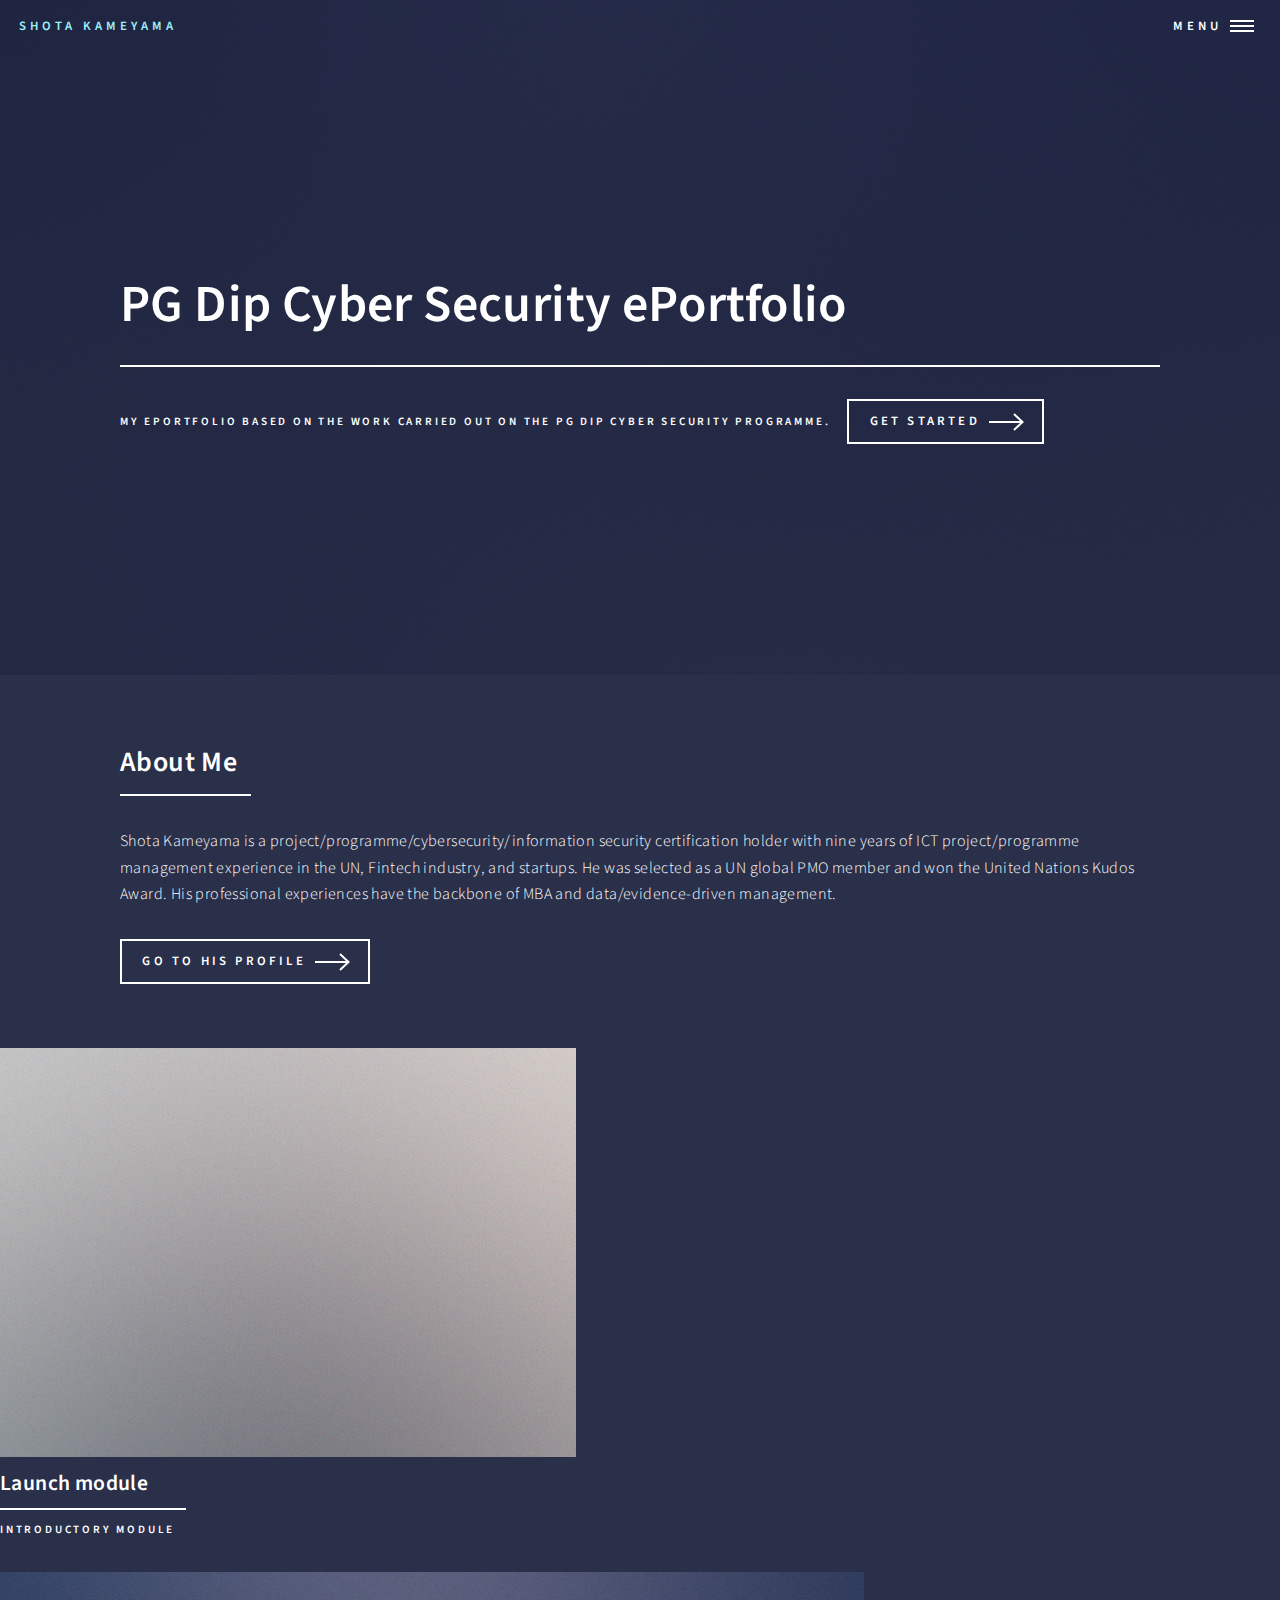
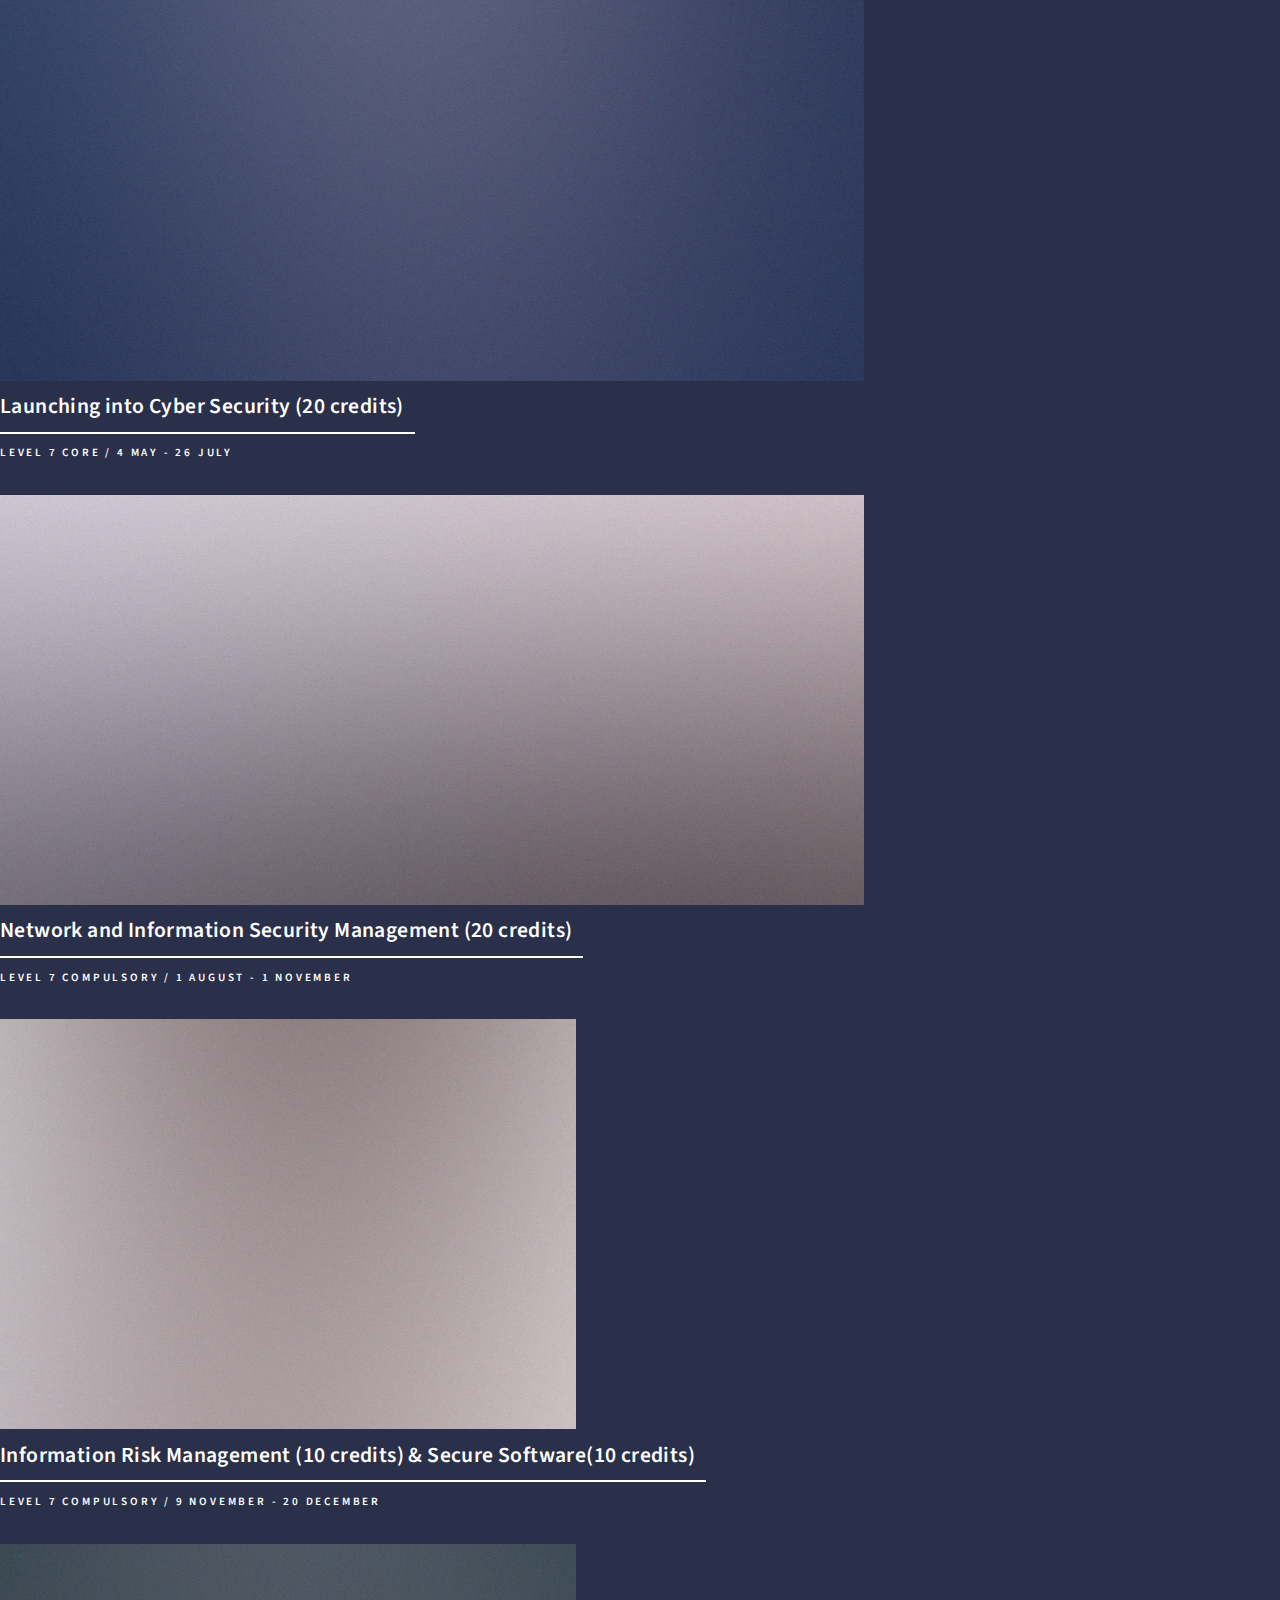
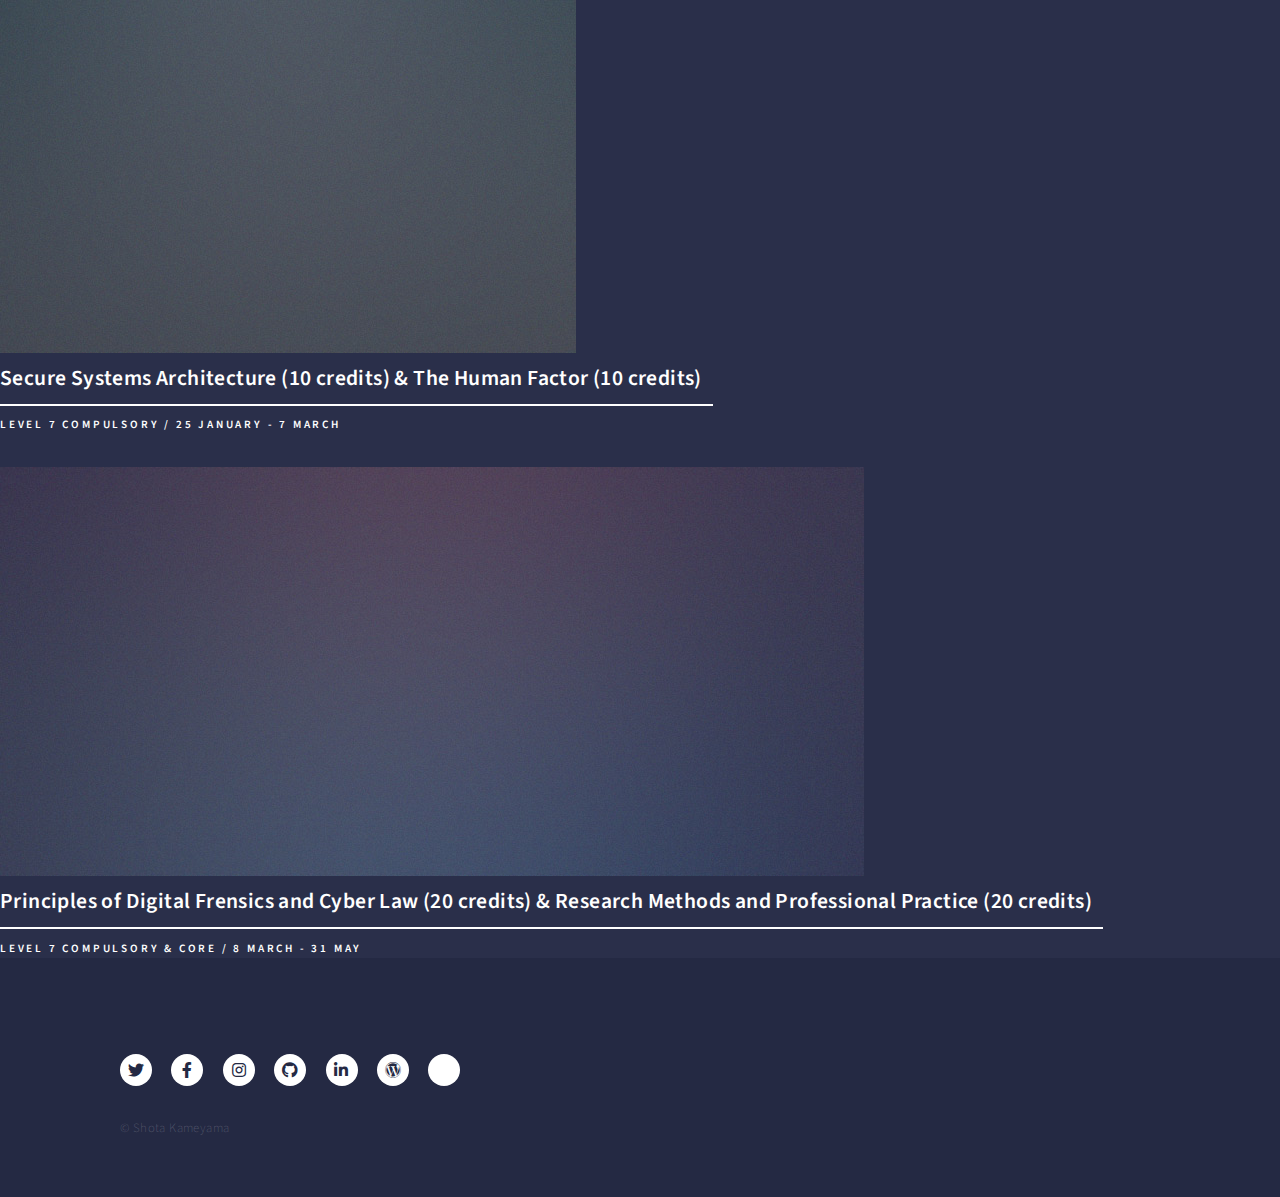
==== commit 81be5a29: "First input" ====
--- a/index.html
+++ b/index.html
@@ -6,7 +6,7 @@
 -->
 <html>
 	<head>
-		<title>Forty by HTML5 UP</title>
+		<title>Shota Kameyama ePortfolio</title>
 		<meta charset="utf-8" />
 		<meta name="viewport" content="width=device-width, initial-scale=1, user-scalable=no" />
 		<link rel="stylesheet" href="assets/css/main.css" />
@@ -19,7 +19,7 @@
 
 				<!-- Header -->
 					<header id="header" class="alt">
-						<a href="index.html" class="logo"><strong>Forty</strong> <span>by HTML5 UP</span></a>
+						<a href="index.html" class="logo"><span>SHOTA KAMEYAMA</span></a>
 						<nav>
 							<a href="#menu">Menu</a>
 						</nav>
@@ -29,7 +29,7 @@
 					<nav id="menu">
 						<ul class="links">
 							<li><a href="index.html">Home</a></li>
-							<li><a href="landing.html">Landing</a></li>
+							<li><a href="#">Landing</a></li>
 							<li><a href="generic.html">Generic</a></li>
 							<li><a href="elements.html">Elements</a></li>
 						</ul>
@@ -43,11 +43,10 @@
 					<section id="banner" class="major">
 						<div class="inner">
 							<header class="major">
-								<h1>Hi, my name is Forty</h1>
+								<h1>PG Dip Cyber Security ePortfolio</h1>
 							</header>
 							<div class="content">
-								<p>A responsive site template designed by HTML5 UP<br />
-								and released under the Creative Commons.</p>
+								<p>My ePortfolio based on the work carried out on the PG Dip Cyber Security Programme.</p>
 								<ul class="actions">
 									<li><a href="#one" class="button next scrolly">Get Started</a></li>
 								</ul>
@@ -60,13 +59,26 @@
 
 						<!-- One -->
 							<section id="one" class="tiles">
+								<div class="inner">
+									<header class="major">
+										<h2>About Me</h2>
+									</header>
+									<p>Shota Kameyama is a project/programme/cybersecurity/information security certification holder with nine years of ICT project/programme management experience in the UN, Fintech industry, and startups. He was selected as a UN global PMO member and won the United Nations Kudos Award. His professional experiences have the backbone of MBA and data/evidence-driven management.</p>
+									<ul class="actions">
+										<li><a href="#" class="button next">Go To His Profile</a></li>
+									</ul>
+								</div>
+							</section>
+
+						<!-- Two -->
+							<section id="two">
 								<article>
 									<span class="image">
 										<img src="images/pic01.jpg" alt="" />
 									</span>
 									<header class="major">
-										<h3><a href="landing.html" class="link">Aliquam</a></h3>
-										<p>Ipsum dolor sit amet</p>
+										<h3><a href="#" class="link">Launch module</a></h3>
+										<p>Introductory Module</p>
 									</header>
 								</article>
 								<article>
@@ -74,8 +86,8 @@
 										<img src="images/pic02.jpg" alt="" />
 									</span>
 									<header class="major">
-										<h3><a href="landing.html" class="link">Tempus</a></h3>
-										<p>feugiat amet tempus</p>
+										<h3><a href="#" class="link">Launching into Cyber Security (20 credits)</a></h3>
+										<p>Level 7 Core / 4 May - 26 July</p>
 									</header>
 								</article>
 								<article>
@@ -83,8 +95,8 @@
 										<img src="images/pic03.jpg" alt="" />
 									</span>
 									<header class="major">
-										<h3><a href="landing.html" class="link">Magna</a></h3>
-										<p>Lorem etiam nullam</p>
+										<h3><a href="#" class="link">Network and Information Security Management (20 credits)</a></h3>
+										<p>Level 7 Compulsory / 1 August - 1 November</p>
 									</header>
 								</article>
 								<article>
@@ -92,8 +104,8 @@
 										<img src="images/pic04.jpg" alt="" />
 									</span>
 									<header class="major">
-										<h3><a href="landing.html" class="link">Ipsum</a></h3>
-										<p>Nisl sed aliquam</p>
+										<h3><a href="#" class="link">Information Risk Management (10 credits) & Secure Software(10 credits)</a></h3>
+										<p>Level 7 Compulsory / 9 November - 20 December</p>
 									</header>
 								</article>
 								<article>
@@ -101,8 +113,8 @@
 										<img src="images/pic05.jpg" alt="" />
 									</span>
 									<header class="major">
-										<h3><a href="landing.html" class="link">Consequat</a></h3>
-										<p>Ipsum dolor sit amet</p>
+										<h3><a href="#" class="link">Secure Systems Architecture (10 credits) & The Human Factor (10 credits)</a></h3>
+										<p>Level 7 Compulsory / 25 January - 7 March</p>
 									</header>
 								</article>
 								<article>
@@ -110,92 +122,30 @@
 										<img src="images/pic06.jpg" alt="" />
 									</span>
 									<header class="major">
-										<h3><a href="landing.html" class="link">Etiam</a></h3>
-										<p>Feugiat amet tempus</p>
+										<h3><a href="#" class="link">Principles of Digital Frensics and Cyber Law (20 credits) & Research Methods and Professional Practice (20 credits)</a></h3>
+										<p>Level 7 Compulsory & Core / 8 March - 31 May</p>
 									</header>
 								</article>
 							</section>
 
-						<!-- Two -->
-							<section id="two">
-								<div class="inner">
-									<header class="major">
-										<h2>Massa libero</h2>
-									</header>
-									<p>Nullam et orci eu lorem consequat tincidunt vivamus et sagittis libero. Mauris aliquet magna magna sed nunc rhoncus pharetra. Pellentesque condimentum sem. In efficitur ligula tate urna. Maecenas laoreet massa vel lacinia pellentesque lorem ipsum dolor. Nullam et orci eu lorem consequat tincidunt. Vivamus et sagittis libero. Mauris aliquet magna magna sed nunc rhoncus amet pharetra et feugiat tempus.</p>
-									<ul class="actions">
-										<li><a href="landing.html" class="button next">Get Started</a></li>
-									</ul>
-								</div>
-							</section>
+
 
 					</div>
-
-				<!-- Contact -->
-					<section id="contact">
-						<div class="inner">
-							<section>
-								<form method="post" action="#">
-									<div class="fields">
-										<div class="field half">
-											<label for="name">Name</label>
-											<input type="text" name="name" id="name" />
-										</div>
-										<div class="field half">
-											<label for="email">Email</label>
-											<input type="text" name="email" id="email" />
-										</div>
-										<div class="field">
-											<label for="message">Message</label>
-											<textarea name="message" id="message" rows="6"></textarea>
-										</div>
-									</div>
-									<ul class="actions">
-										<li><input type="submit" value="Send Message" class="primary" /></li>
-										<li><input type="reset" value="Clear" /></li>
-									</ul>
-								</form>
-							</section>
-							<section class="split">
-								<section>
-									<div class="contact-method">
-										<span class="icon solid alt fa-envelope"></span>
-										<h3>Email</h3>
-										<a href="#">information@untitled.tld</a>
-									</div>
-								</section>
-								<section>
-									<div class="contact-method">
-										<span class="icon solid alt fa-phone"></span>
-										<h3>Phone</h3>
-										<span>(000) 000-0000 x12387</span>
-									</div>
-								</section>
-								<section>
-									<div class="contact-method">
-										<span class="icon solid alt fa-home"></span>
-										<h3>Address</h3>
-										<span>1234 Somewhere Road #5432<br />
-										Nashville, TN 00000<br />
-										United States of America</span>
-									</div>
-								</section>
-							</section>
-						</div>
-					</section>
 
 				<!-- Footer -->
 					<footer id="footer">
 						<div class="inner">
 							<ul class="icons">
-								<li><a href="#" class="icon brands alt fa-twitter"><span class="label">Twitter</span></a></li>
-								<li><a href="#" class="icon brands alt fa-facebook-f"><span class="label">Facebook</span></a></li>
-								<li><a href="#" class="icon brands alt fa-instagram"><span class="label">Instagram</span></a></li>
-								<li><a href="#" class="icon brands alt fa-github"><span class="label">GitHub</span></a></li>
-								<li><a href="#" class="icon brands alt fa-linkedin-in"><span class="label">LinkedIn</span></a></li>
+								<li><a href="https://twitter.com/shotakameyama" class="icon brands alt fa-twitter"><span class="label">Twitter</span></a></li>
+								<li><a href="https://www.facebook.com/shota.kameyama.5/" class="icon brands alt fa-facebook-f"><span class="label">Facebook</span></a></li>
+								<li><a href="https://www.instagram.com/shotakame/" class="icon brands alt fa-instagram"><span class="label">Instagram</span></a></li>
+								<li><a href="https://github.com/ShotaKameyama" class="icon brands alt fa-github"><span class="label">GitHub</span></a></li>
+								<li><a href="https://www.linkedin.com/in/shota-kameyama-22435b11a/" class="icon brands alt fa-linkedin-in"><span class="label">LinkedIn</span></a></li>
+								<li><a href="https://blog.shota-kameyama.com" class="icon brands alt fa-wordpress"><span class="label">Blog</span></a></li>
+								<li><a href="info@shota-kameyama.com" class="icon brands alt fa-envelope"><span class="label">Email</span></a></li>
 							</ul>
 							<ul class="copyright">
-								<li>&copy; Untitled</li><li>Design: <a href="https://html5up.net">HTML5 UP</a></li>
+								<li>&copy; Shota Kameyama</li>
 							</ul>
 						</div>
 					</footer>
@@ -212,4 +162,4 @@
 			<script src="assets/js/main.js"></script>
 
 	</body>
-</html>+</html>
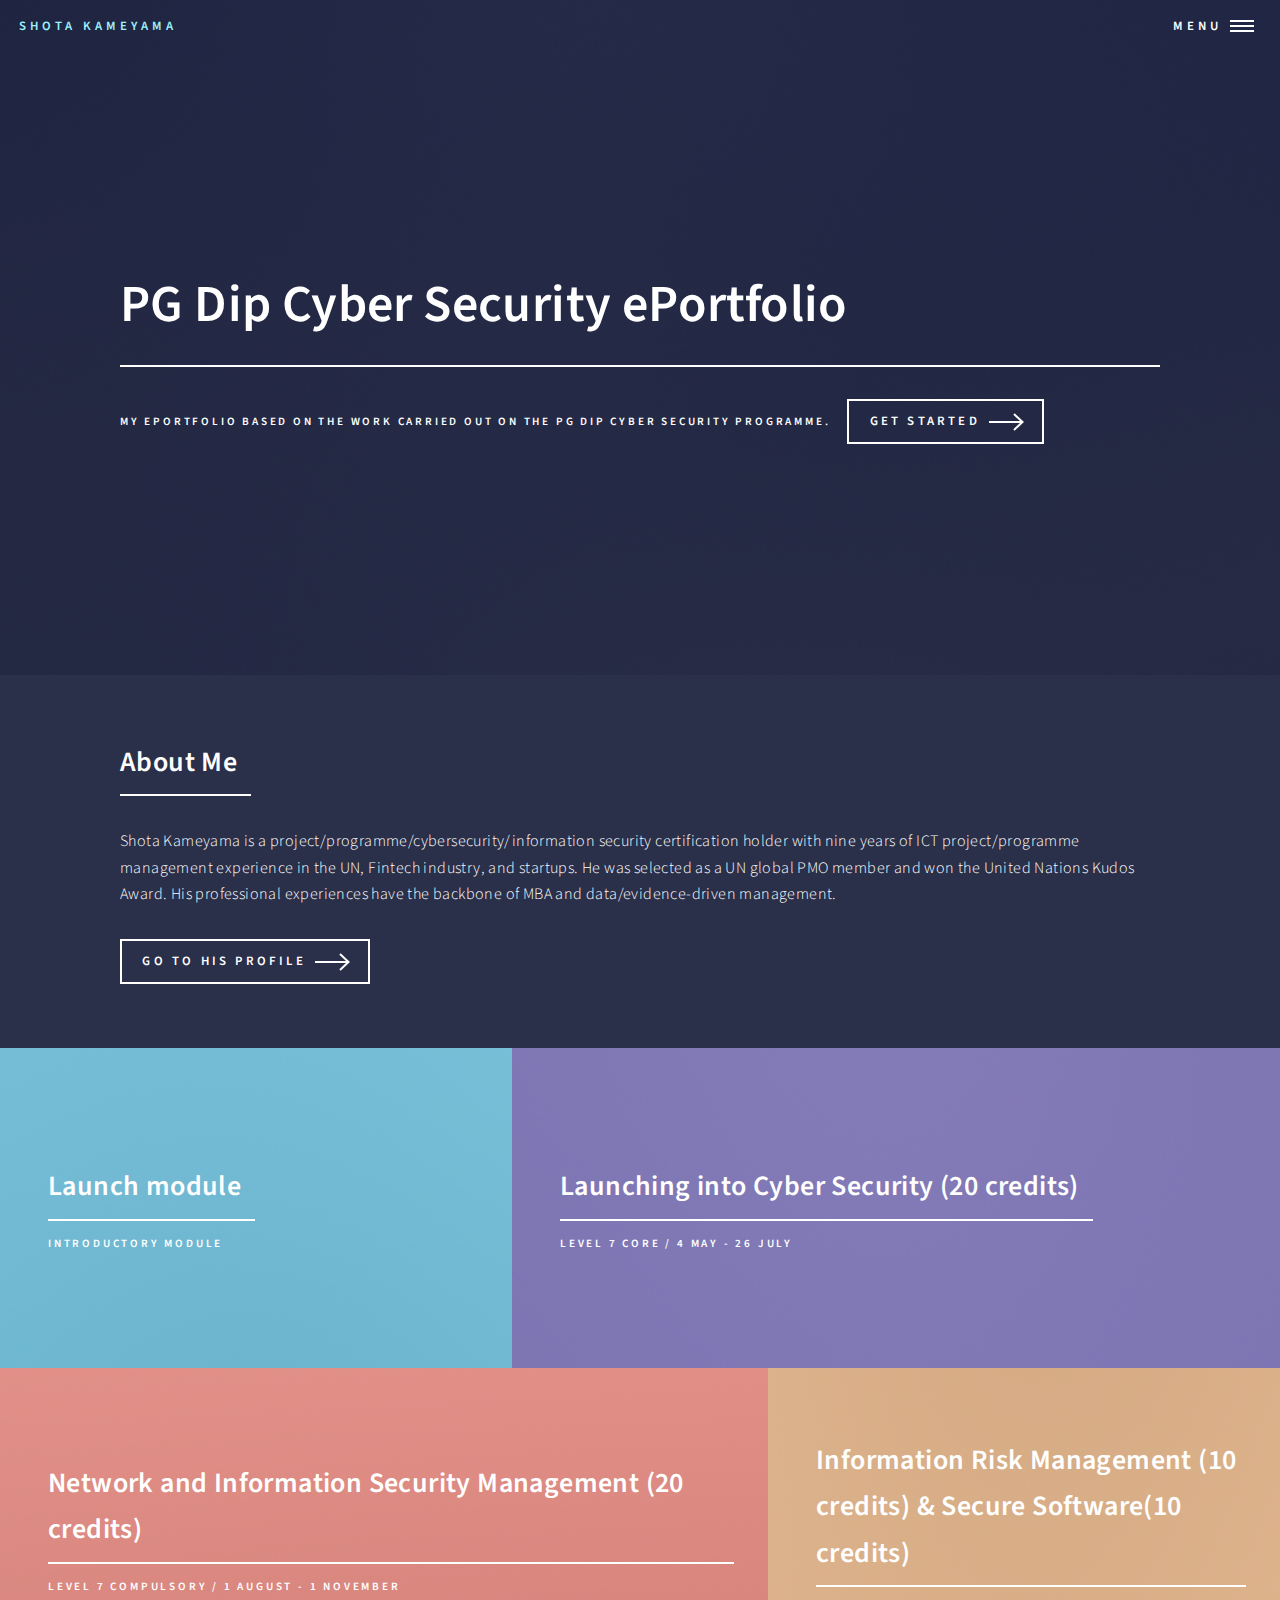
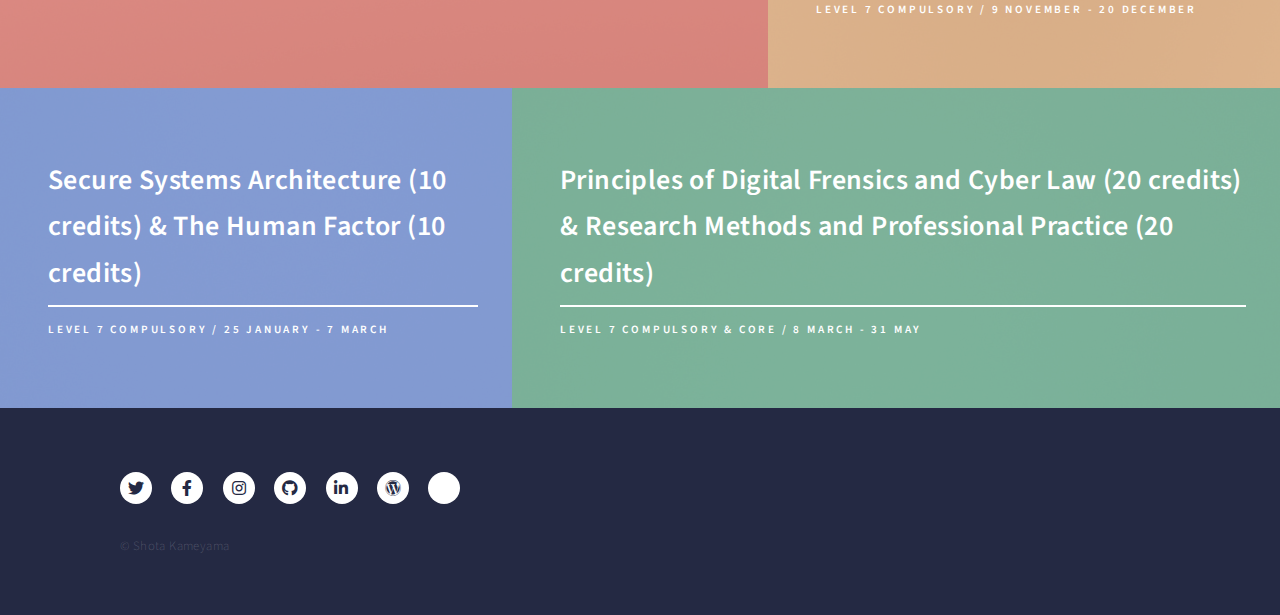
==== commit 9b56204c: "fix" ====
--- a/index.html
+++ b/index.html
@@ -58,7 +58,7 @@
 					<div id="main">
 
 						<!-- One -->
-							<section id="one" class="tiles">
+							<section id="two">
 								<div class="inner">
 									<header class="major">
 										<h2>About Me</h2>
@@ -71,7 +71,7 @@
 							</section>
 
 						<!-- Two -->
-							<section id="two">
+							<section id="one"  class="tiles">
 								<article>
 									<span class="image">
 										<img src="images/pic01.jpg" alt="" />
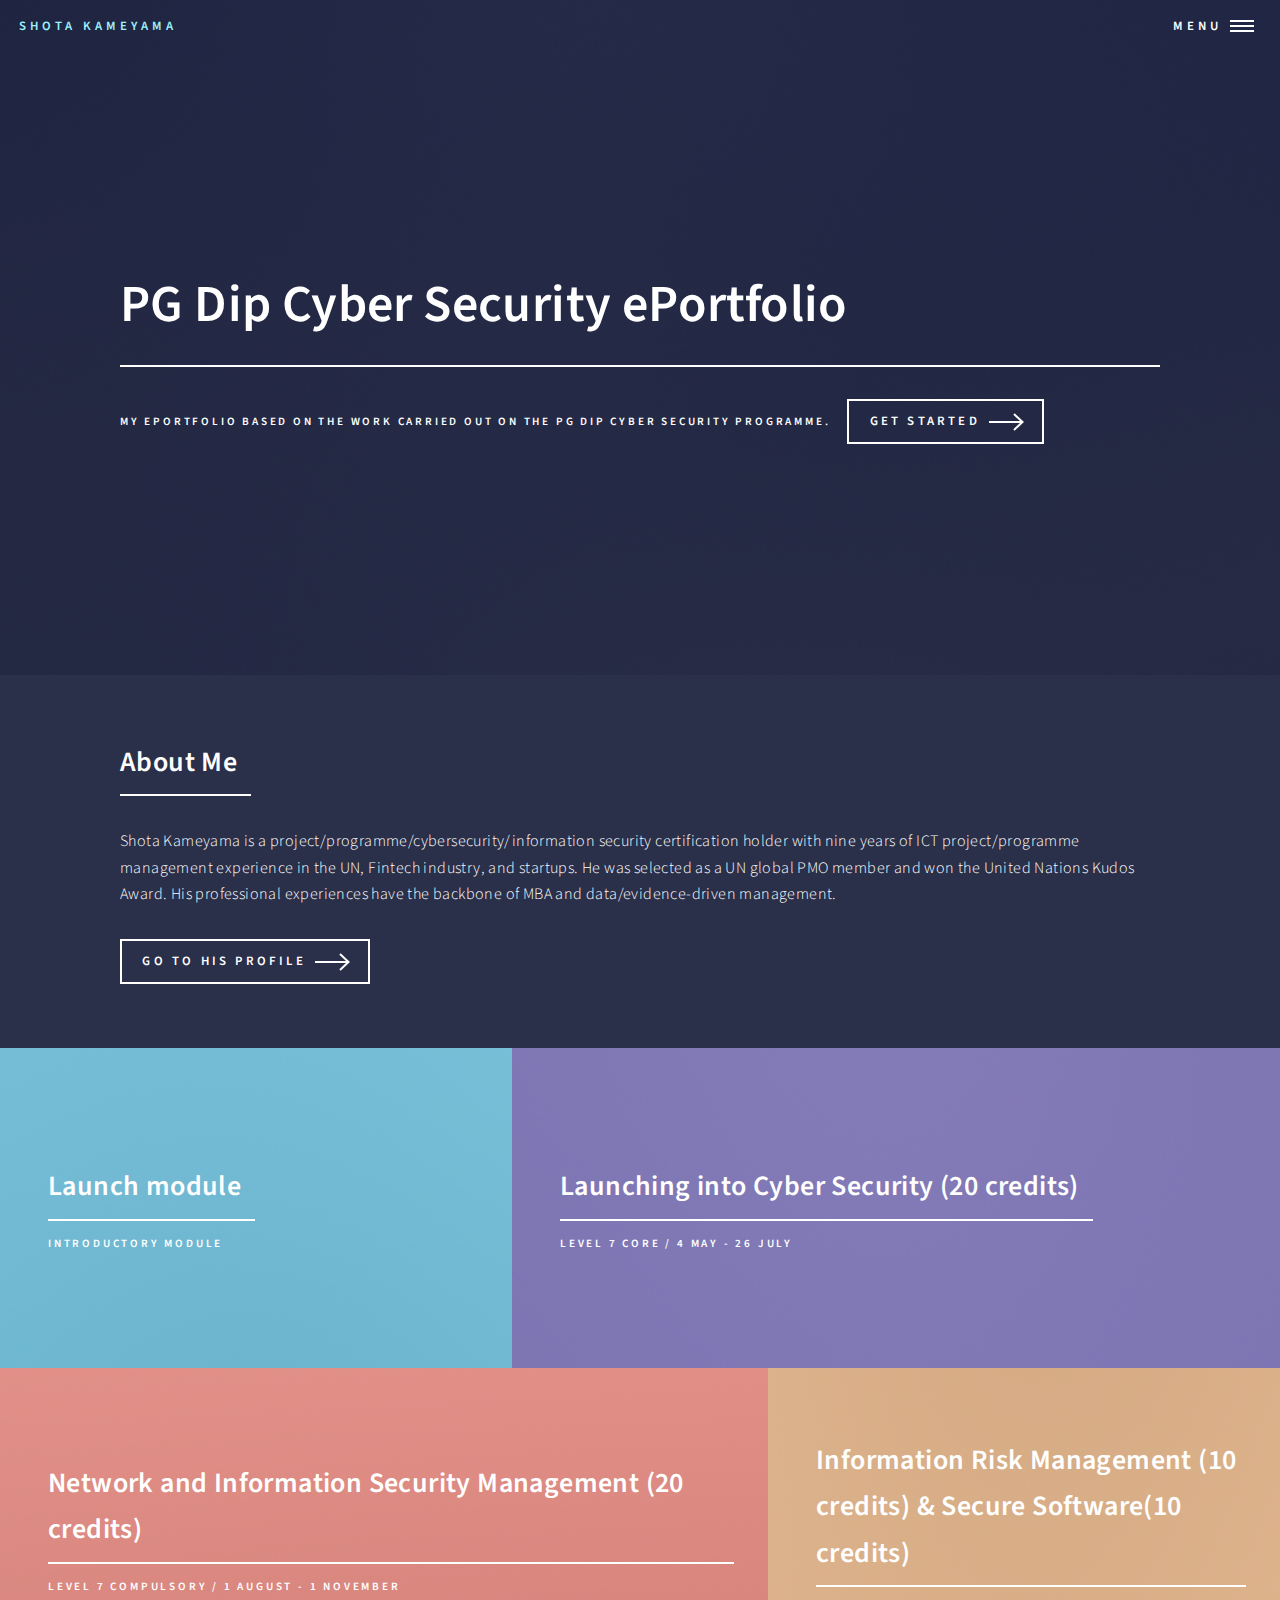
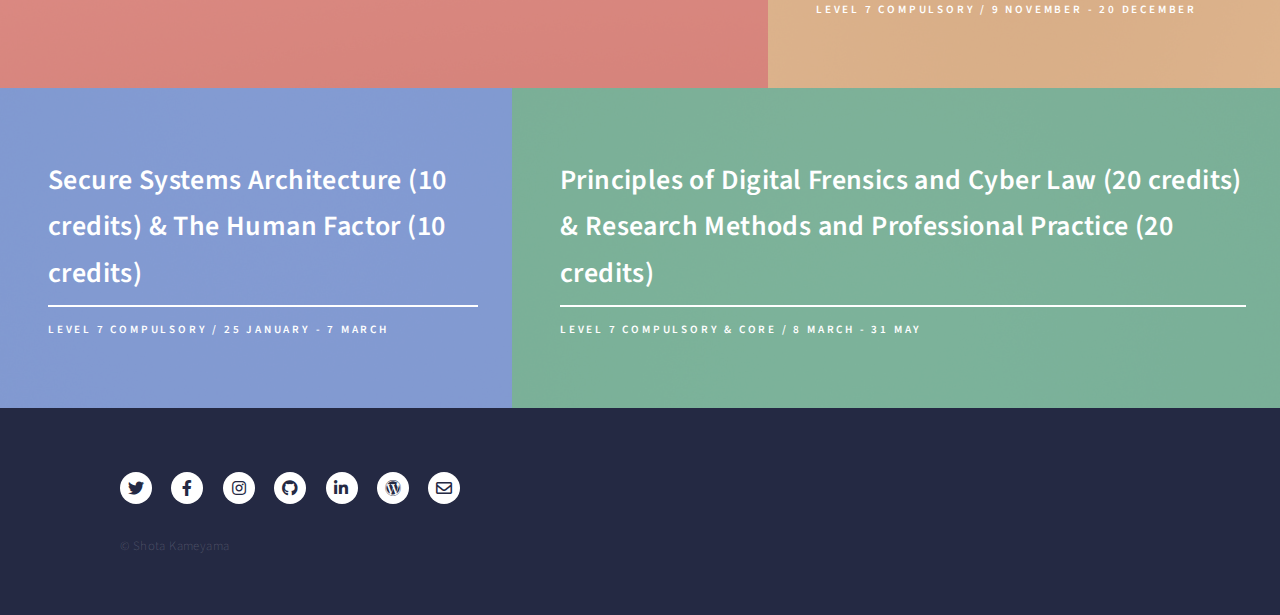
==== commit cd470013: "email" ====
--- a/index.html
+++ b/index.html
@@ -142,7 +142,7 @@
 								<li><a href="https://github.com/ShotaKameyama" class="icon brands alt fa-github"><span class="label">GitHub</span></a></li>
 								<li><a href="https://www.linkedin.com/in/shota-kameyama-22435b11a/" class="icon brands alt fa-linkedin-in"><span class="label">LinkedIn</span></a></li>
 								<li><a href="https://blog.shota-kameyama.com" class="icon brands alt fa-wordpress"><span class="label">Blog</span></a></li>
-								<li><a href="info@shota-kameyama.com" class="icon brands alt fa-envelope"><span class="label">Email</span></a></li>
+								<li><a href="mailto:info@shota-kameyama.com" class="icon alt fa-envelope"><span class="label">Email</span></a></li>
 							</ul>
 							<ul class="copyright">
 								<li>&copy; Shota Kameyama</li>
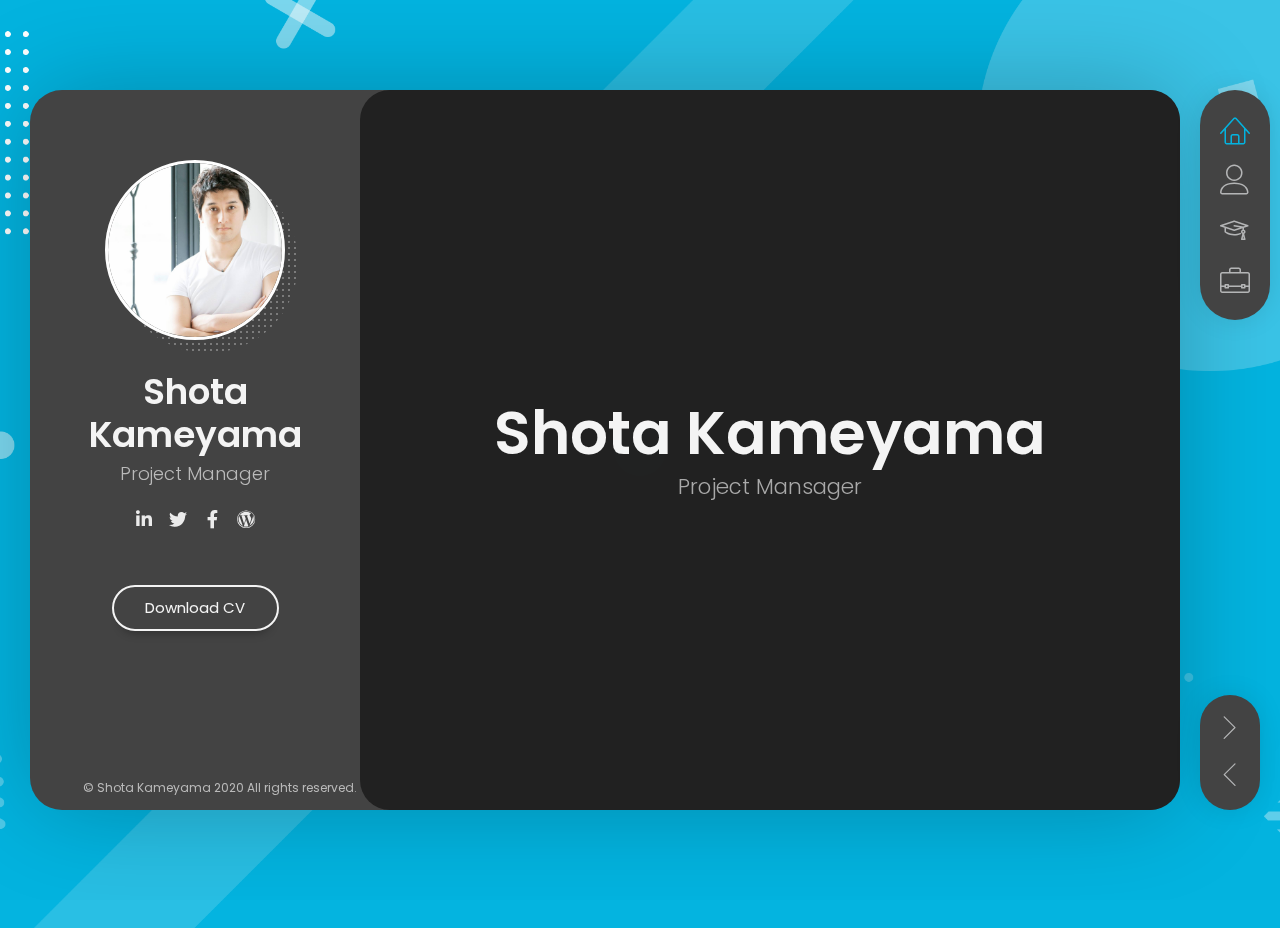
==== commit 7df4a65c: "change theme" ====
--- a/index.html
+++ b/index.html
@@ -1,165 +1,763 @@
-<!DOCTYPE HTML>
-<!--
-	Forty by HTML5 UP
-	html5up.net | @ajlkn
-	Free for personal and commercial use under the CCA 3.0 license (html5up.net/license)
--->
-<html>
-	<head>
-		<title>Shota Kameyama ePortfolio</title>
-		<meta charset="utf-8" />
-		<meta name="viewport" content="width=device-width, initial-scale=1, user-scalable=no" />
-		<link rel="stylesheet" href="assets/css/main.css" />
-		<noscript><link rel="stylesheet" href="assets/css/noscript.css" /></noscript>
-	</head>
-	<body class="is-preload">
-
-		<!-- Wrapper -->
-			<div id="wrapper">
-
-				<!-- Header -->
-					<header id="header" class="alt">
-						<a href="index.html" class="logo"><span>SHOTA KAMEYAMA</span></a>
-						<nav>
-							<a href="#menu">Menu</a>
-						</nav>
-					</header>
-
-				<!-- Menu -->
-					<nav id="menu">
-						<ul class="links">
-							<li><a href="index.html">Home</a></li>
-							<li><a href="#">Landing</a></li>
-							<li><a href="generic.html">Generic</a></li>
-							<li><a href="elements.html">Elements</a></li>
-						</ul>
-						<ul class="actions stacked">
-							<li><a href="#" class="button primary fit">Get Started</a></li>
-							<li><a href="#" class="button fit">Log In</a></li>
-						</ul>
-					</nav>
-
-				<!-- Banner -->
-					<section id="banner" class="major">
-						<div class="inner">
-							<header class="major">
-								<h1>PG Dip Cyber Security ePortfolio</h1>
-							</header>
-							<div class="content">
-								<p>My ePortfolio based on the work carried out on the PG Dip Cyber Security Programme.</p>
-								<ul class="actions">
-									<li><a href="#one" class="button next scrolly">Get Started</a></li>
-								</ul>
-							</div>
-						</div>
-					</section>
-
-				<!-- Main -->
-					<div id="main">
-
-						<!-- One -->
-							<section id="two">
-								<div class="inner">
-									<header class="major">
-										<h2>About Me</h2>
-									</header>
-									<p>Shota Kameyama is a project/programme/cybersecurity/information security certification holder with nine years of ICT project/programme management experience in the UN, Fintech industry, and startups. He was selected as a UN global PMO member and won the United Nations Kudos Award. His professional experiences have the backbone of MBA and data/evidence-driven management.</p>
-									<ul class="actions">
-										<li><a href="#" class="button next">Go To His Profile</a></li>
-									</ul>
-								</div>
-							</section>
-
-						<!-- Two -->
-							<section id="one"  class="tiles">
-								<article>
-									<span class="image">
-										<img src="images/pic01.jpg" alt="" />
-									</span>
-									<header class="major">
-										<h3><a href="#" class="link">Launch module</a></h3>
-										<p>Introductory Module</p>
-									</header>
-								</article>
-								<article>
-									<span class="image">
-										<img src="images/pic02.jpg" alt="" />
-									</span>
-									<header class="major">
-										<h3><a href="#" class="link">Launching into Cyber Security (20 credits)</a></h3>
-										<p>Level 7 Core / 4 May - 26 July</p>
-									</header>
-								</article>
-								<article>
-									<span class="image">
-										<img src="images/pic03.jpg" alt="" />
-									</span>
-									<header class="major">
-										<h3><a href="#" class="link">Network and Information Security Management (20 credits)</a></h3>
-										<p>Level 7 Compulsory / 1 August - 1 November</p>
-									</header>
-								</article>
-								<article>
-									<span class="image">
-										<img src="images/pic04.jpg" alt="" />
-									</span>
-									<header class="major">
-										<h3><a href="#" class="link">Information Risk Management (10 credits) & Secure Software(10 credits)</a></h3>
-										<p>Level 7 Compulsory / 9 November - 20 December</p>
-									</header>
-								</article>
-								<article>
-									<span class="image">
-										<img src="images/pic05.jpg" alt="" />
-									</span>
-									<header class="major">
-										<h3><a href="#" class="link">Secure Systems Architecture (10 credits) & The Human Factor (10 credits)</a></h3>
-										<p>Level 7 Compulsory / 25 January - 7 March</p>
-									</header>
-								</article>
-								<article>
-									<span class="image">
-										<img src="images/pic06.jpg" alt="" />
-									</span>
-									<header class="major">
-										<h3><a href="#" class="link">Principles of Digital Frensics and Cyber Law (20 credits) & Research Methods and Professional Practice (20 credits)</a></h3>
-										<p>Level 7 Compulsory & Core / 8 March - 31 May</p>
-									</header>
-								</article>
-							</section>
-
-
-
-					</div>
-
-				<!-- Footer -->
-					<footer id="footer">
-						<div class="inner">
-							<ul class="icons">
-								<li><a href="https://twitter.com/shotakameyama" class="icon brands alt fa-twitter"><span class="label">Twitter</span></a></li>
-								<li><a href="https://www.facebook.com/shota.kameyama.5/" class="icon brands alt fa-facebook-f"><span class="label">Facebook</span></a></li>
-								<li><a href="https://www.instagram.com/shotakame/" class="icon brands alt fa-instagram"><span class="label">Instagram</span></a></li>
-								<li><a href="https://github.com/ShotaKameyama" class="icon brands alt fa-github"><span class="label">GitHub</span></a></li>
-								<li><a href="https://www.linkedin.com/in/shota-kameyama-22435b11a/" class="icon brands alt fa-linkedin-in"><span class="label">LinkedIn</span></a></li>
-								<li><a href="https://blog.shota-kameyama.com" class="icon brands alt fa-wordpress"><span class="label">Blog</span></a></li>
-								<li><a href="mailto:info@shota-kameyama.com" class="icon alt fa-envelope"><span class="label">Email</span></a></li>
-							</ul>
-							<ul class="copyright">
-								<li>&copy; Shota Kameyama</li>
-							</ul>
-						</div>
-					</footer>
-
-			</div>
-
-		<!-- Scripts -->
-			<script src="assets/js/jquery.min.js"></script>
-			<script src="assets/js/jquery.scrolly.min.js"></script>
-			<script src="assets/js/jquery.scrollex.min.js"></script>
-			<script src="assets/js/browser.min.js"></script>
-			<script src="assets/js/breakpoints.min.js"></script>
-			<script src="assets/js/util.js"></script>
-			<script src="assets/js/main.js"></script>
-
-	</body>
+<!DOCTYPE html>
+<html lang="en" class="no-js">
+  <head>
+    <meta charset="UTF-8" />
+    <meta http-equiv="X-UA-Compatible" content="IE=edge">
+    <title>Shota Kameyama ePortfolio</title>
+    <meta name="viewport" content="width=device-width, initial-scale=1, maximum-scale=1" />
+    <meta name="description" content="Shota Kameyama ePortfolio for graduate school study" />
+    <link rel="shortcut icon" href="favicon.ico">
+
+
+    <link rel="stylesheet" href="css/reset.css" type="text/css">
+    <link rel="stylesheet" href="css/bootstrap-grid.min.css" type="text/css">
+    <link rel="stylesheet" href="css/animations.css" type="text/css">
+    <link rel="stylesheet" href="css/perfect-scrollbar.css" type="text/css">
+    <link rel="stylesheet" href="css/owl.carousel.css" type="text/css">
+    <link rel="stylesheet" href="css/magnific-popup.css" type="text/css">
+    <link rel="stylesheet" href="css/main.css" type="text/css">
+  </head>
+
+  <body>
+    <!-- Animated Background -->
+    <div class="lm-animated-bg" style="background-image: url(img/main_bg.png);"></div>
+    <!-- /Animated Background -->
+
+    <!-- Loading animation -->
+    <div class="preloader">
+      <div class="preloader-animation">
+        <div class="preloader-spinner">
+        </div>
+      </div>
+    </div>
+    <!-- /Loading animation -->
+
+    <div class="page">
+      <div class="page-content">
+
+          <header id="site_header" class="header mobile-menu-hide">
+            <div class="header-content">
+              <div class="header-photo">
+                <img src="img/square_me.jpg" alt="Alex Smith">
+              </div>
+              <div class="header-titles">
+                <h2>Shota Kameyama</h2>
+                <h4>Project Manager</h4>
+              </div>
+            </div>
+
+            <ul class="main-menu">
+              <li class="active">
+                <a href="#home" class="nav-anim">
+                  <span class="menu-icon lnr lnr-home"></span>
+                  <span class="link-text">Home</span>
+                </a>
+              </li>
+              <li>
+                <a href="#about-me" class="nav-anim">
+                  <span class="menu-icon lnr lnr-user"></span>
+                  <span class="link-text">About Me</span>
+                </a>
+              </li>
+              <li>
+                <a href="#resume" class="nav-anim">
+                  <span class="menu-icon lnr lnr-graduation-hat"></span>
+                  <span class="link-text">Resume</span>
+                </a>
+              </li>
+              <li>
+                <a href="#portfolio" class="nav-anim">
+                  <span class="menu-icon lnr lnr-briefcase"></span>
+                  <span class="link-text">Academic Portfolio</span>
+                </a>
+              </li>
+            </ul>
+
+            <div class="social-links">
+              <ul>
+                <li><a href="https://www.linkedin.com/in/shota-kameyama-22435b11a/" target="_blank"><i class="fab fa-linkedin-in"></i></a></li>
+								<li><a href="https://twitter.com/shotakameyama" target="_blank"><i class="fab fa-twitter"></i></a></li>
+								<li><a href="https://www.facebook.com/shota.kameyama.5/" target="_blank"><i class="fab fa-facebook-f"></i></a></li>
+                <li><a href="https://blog.shota-kameyama.com" target="_blank"><i class="fab fa-wordpress"></i></a></li>
+              </ul>
+            </div>
+
+            <div class="header-buttons">
+              <a href="#" target="_blank" class="btn btn-primary">Download CV</a>
+            </div>
+
+            <div class="copyrights">© Shota Kameyama 2020 All rights reserved.</div>
+          </header>
+
+          <!-- Mobile Navigation -->
+          <div class="menu-toggle">
+            <span></span>
+            <span></span>
+            <span></span>
+          </div>
+          <!-- End Mobile Navigation -->
+
+          <!-- Arrows Nav -->
+          <div class="lmpixels-arrows-nav">
+            <div class="lmpixels-arrow-right"><i class="lnr lnr-chevron-right"></i></div>
+            <div class="lmpixels-arrow-left"><i class="lnr lnr-chevron-left"></i></div>
+          </div>
+          <!-- End Arrows Nav -->
+
+          <div class="content-area">
+            <div class="animated-sections">
+              <!-- Home Subpage -->
+              <section data-id="home" class="animated-section start-page">
+                <div class="section-content vcentered">
+
+                    <div class="row">
+                      <div class="col-sm-12 col-md-12 col-lg-12">
+                        <div class="title-block">
+                          <h2>Shota Kameyama</h2>
+                          <div class="owl-carousel text-rotation">
+                            <div class="item">
+                              <div class="sp-subtitle">Project Mansager</div>
+                            </div>
+														<div class="item">
+                              <div class="sp-subtitle">Programme Manager</div>
+                            </div>
+                            <div class="item">
+                              <div class="sp-subtitle">Portfolio Manager</div>
+                            </div>
+                          </div>
+                        </div>
+                      </div>
+                    </div>
+
+                </div>
+              </section>
+              <!-- End of Home Subpage -->
+
+              <!-- About Me Subpage -->
+              <section data-id="about-me" class="animated-section">
+                <div class="section-content">
+                  <div class="page-title">
+                    <h2>About <span>Me</span></h2>
+                  </div>
+
+                  <!-- Personal Information -->
+                  <div class="row">
+                    <div class="col-xs-12 col-sm-7">
+                      <p>Shota Kameyama is a project/programme/cybersecurity/information security certification holder with nine years of ICT project/programme management experience in the UN, Fintech industry, and startups. He was selected as a UN global PMO member and won the United Nations Kudos Award. His professional experiences have the backbone of MBA and data/evidence-driven management.</p>
+                    </div>
+
+                    <div class="col-xs-12 col-sm-5">
+                      <div class="info-list">
+                        <ul>
+                          <li>
+                            <span class="title"><i class="lnr lnr-map-marker"></i> Residence</span>
+                            <span class="value">Tokyo Japan</span>
+                          </li>
+
+                          <li>
+                            <span class="title"><i class="lnr lnr-license"></i> Awards Won</span>
+                            <span class="value">
+															<ul>
+																<li> - United Nations KUDOS Award</li>
+																<li> - United Nations ESCAP IMCTS Monthly Awards (Twice)</li>
+																<li> - The Rector's Award for Academic Excellence At Assumption University</li>
+																<li> - FPS Scholarship for Academic Excellence At Chuo University</li>
+															</ul>
+														</span>
+                          </li>
+                        </ul>
+                      </div>
+                    </div>
+                  </div>
+                  <!-- End of Personal Information -->
+
+                  <div class="white-space-50"></div>
+
+                  <!-- Fun Facts -->
+                  <div class="row">
+                    <div class="col-xs-12 col-sm-12">
+
+                      <div class="block-title">
+                        <h3>Fun <span>Facts</span></h3>
+                      </div>
+                    </div>
+                  </div>
+
+                  <div class="row">
+                    <div class="col-xs-12 col-sm-4">
+                      <div class="fun-fact gray-default">
+                        <i class="lnr lnr-heart"></i>
+                        <h4>Hobbies</h4>
+                        <span class="fun-fact-block-value">Work/Life Hack</span>
+                        <span class="fun-fact-block-text">Automated Curtain, Remote Controls, Coffee Maker, Air Quality Monitoring, Standing Desk...etc</span>
+                      </div>
+                    </div>
+
+
+                    <div class="col-xs-12 col-sm-4 ">
+                      <div class="fun-fact gray-default">
+                        <i class="lnr lnr-star"></i>
+                        <h4>Country Visited</h4>
+                        <span class="fun-fact-block-value">17 Countries</span>
+                        <span class="fun-fact-block-text">China, Thailand, Myanmar, Vietnam, Singapore, Bangladesh, Philippines, Maldives, United States, United Kingdom, France, Germany, Switzerland, Belgium, Netherlands, Australia, Malaysia</span>
+                      </div>
+                    </div>
+										<div class="col-xs-12 col-sm-4">
+                      <div class="fun-fact gray-default">
+                        <i class="lnr lnr-clock"></i>
+                        <h4>What time is 9 am BST in JST</h4>
+                        <span class="fun-fact-block-value">5 pm</span>
+                        <span class="fun-fact-block-text"></span>
+                      </div>
+                    </div>
+
+                  </div>
+                  <!-- End of Fun Facts -->
+
+                </div>
+              </section>
+              <!-- End of About Me Subpage -->
+
+              <!-- Resume Subpage -->
+              <section data-id="resume" class="animated-section">
+                <div class="section-content">
+                  <div class="page-title">
+                    <h2>Resume</h2>
+                  </div>
+
+                  <div class="row">
+                    <div class="col-xs-12 col-sm-7">
+
+                      <div class="block-title">
+                        <h3>Education</h3>
+                      </div>
+											<div class="timeline timeline-second-style clearfix">
+                        <div class="timeline-item clearfix">
+                          <div class="left-part">
+                            <h5 class="item-period">2021 - Current</h5>
+                            <span class="item-company">Essex University</span>
+                          </div>
+                          <div class="divider"></div>
+                          <div class="right-part">
+                            <h4 class="item-title">Postgraduate Diploma in Cyber Security</h4>
+                            <p>Current Study</p>
+                          </div>
+                        </div>
+
+
+                        <div class="timeline-item clearfix">
+                          <div class="left-part">
+                            <h5 class="item-period">2016 - 2018</h5>
+                            <span class="item-company">Assumption University</span>
+                          </div>
+                          <div class="divider"></div>
+                          <div class="right-part">
+                            <h4 class="item-title">Master of Business Administration</h4>
+                            <p>General Business Administration. </p>
+														<p>Rector's Award for Academic Excellence (GPA:3.92)</p>
+                          </div>
+                        </div>
+
+                        <div class="timeline-item clearfix">
+                          <div class="left-part">
+                            <h5 class="item-period">2009</h5>
+                            <span class="item-company">Chuo University</span>
+                          </div>
+                          <div class="divider"></div>
+                          <div class="right-part">
+                            <h4 class="item-title">Bachelor of Policy Studies</h4>
+                            <p>Politics / Law / Economics / Sociology / Philosophy / Cultural Studies</p>
+														<p>FPS Scholarship for Academic Excellence</p>
+                          </div>
+                        </div>
+                      </div>
+
+                      <div class="white-space-50"></div>
+
+                      <div class="block-title">
+                        <h3>Experience</h3>
+                      </div>
+
+                      <div class="timeline timeline-second-style clearfix">
+                        <div class="timeline-item clearfix">
+                          <div class="left-part">
+                            <h5 class="item-period">2019 - Current</h5>
+                            <span class="item-company">PayPay Corp.</span>
+                          </div>
+                          <div class="divider"></div>
+                          <div class="right-part">
+                            <h4 class="item-title">PMO</h4>
+                            <p>Portfolio Mangement. Project management standardization, cybersecurity, process improvement.</p>
+                          </div>
+                        </div>
+
+                        <div class="timeline-item clearfix">
+                          <div class="left-part">
+                            <h5 class="item-period">2019</h5>
+                            <span class="item-company">Kyash Inc.</span>
+                          </div>
+                          <div class="divider"></div>
+                          <div class="right-part">
+                            <h4 class="item-title">Project Manager</h4>
+                            <p>Project Managmeent on Cyber/Information Security / Compliance / PCI DSS Audit / NIST Cyber Security Framework / B2B Product Management etc.</p>
+                          </div>
+                        </div>
+
+                        <div class="timeline-item clearfix">
+                          <div class="left-part">
+                            <h5 class="item-period">2015 - 2018</h5>
+                            <span class="item-company">United Nations</span>
+                          </div>
+                          <div class="divider"></div>
+                          <div class="right-part">
+                            <h4 class="item-title">Project Manager</h4>
+                            <p>Portfolio Management. Project management standardization(PRINCE2), project management digitization</p>
+														<p>Winning United Nations KUDOS Award</p>
+                          </div>
+                        </div>
+
+												<div class="timeline-item clearfix">
+                          <div class="left-part">
+                            <h5 class="item-period">2015</h5>
+                            <span class="item-company">Kyash Inc.</span>
+                          </div>
+                          <div class="divider"></div>
+                          <div class="right-part">
+                            <h4 class="item-title">Engineer</h4>
+                            <p>Designed PCI DSS / ISO8583 compliant fintech product. </p>
+                          </div>
+                        </div>
+
+                        <div class="timeline-item clearfix">
+                          <div class="left-part">
+                            <h5 class="item-period">2012 - 2015</h5>
+                            <span class="item-company">Nex-Pro Co., Ltd.</span>
+                          </div>
+                          <div class="divider"></div>
+                          <div class="right-part">
+                            <h4 class="item-title">Chief Technology Officer</h4>
+                            <p>CRM product launch in Japan, APAC, Latin America and Europe.</p>
+														<p>Established subsidiary companies in China and Myanmar.</p>
+                          </div>
+                        </div>
+												<div class="timeline-item clearfix">
+                          <div class="left-part">
+                            <h5 class="item-period">2009 - 2012</h5>
+                            <span class="item-company">Shiki Theatre Company</span>
+                          </div>
+                          <div class="divider"></div>
+                          <div class="right-part">
+                            <h4 class="item-title">Musical Actor</h4>
+                            <p>More than 500 performances.</p>
+														<p>The Sound of Music (as Rolf), Jesus Christ Supersutar, Evita, etc.</p>
+                          </div>
+                        </div>
+                      </div>
+
+                    </div>
+
+                    <!-- Skills & Certificates -->
+                    <div class="col-xs-12 col-sm-5">
+                      <!-- Project Management Skills -->
+                      <div class="block-title">
+                        <h3>Project Management <span>Skills</span></h3>
+                      </div>
+
+                      <div class="skills-info skills-second-style">
+                        <!-- Skill 1 -->
+                        <div class="skill clearfix">
+                          <h4>Standardization</h4>
+                          <div class="skill-value">90%</div>
+                        </div>
+                        <div class="skill-container skill-1">
+                          <div class="skill-percentage"></div>
+                        </div>
+                        <!-- End of Skill 1 -->
+
+                        <!-- Skill 2 -->
+                        <div class="skill clearfix">
+                          <h4>Process Improvement</h4>
+                          <div class="skill-value">90%</div>
+                        </div>
+                        <div class="skill-container skill-1">
+                          <div class="skill-percentage"></div>
+                        </div>
+                        <!-- End of Skill 2 -->
+
+                        <!-- Skill 3 -->
+                        <div class="skill clearfix">
+                          <h4>To be updated</h4>
+                          <div class="skill-value">80%</div>
+                        </div>
+                        <div class="skill-container skill-3">
+                          <div class="skill-percentage"></div>
+                        </div>
+                        <!-- End of Skill 3 -->
+
+                        <!-- Skill 4 -->
+                        <div class="skill clearfix">
+                          <h4>To be updated</h4>
+                          <div class="skill-value">90%</div>
+                        </div>
+                        <div class="skill-container skill-4">
+                          <div class="skill-percentage"></div>
+                        </div>
+                        <!-- End of Skill 4 -->
+
+                      </div>
+                      <!-- End of Design Skills -->
+
+                      <div class="white-space-10"></div>
+
+                      <!-- Coding Skills -->
+                      <div class="block-title">
+                        <h3>Coding <span>Skills</span></h3>
+                      </div>
+
+                      <div class="skills-info skills-second-style">
+                        <!-- Skill 5 -->
+                        <div class="skill clearfix">
+													<h4>To be updated</h4>
+                          <div class="skill-value">95%</div>
+                        </div>
+                        <div class="skill-container skill-5">
+                          <div class="skill-percentage"></div>
+                        </div>
+                        <!-- End of Skill 5 -->
+
+                        <!-- Skill 6 -->
+                        <div class="skill clearfix">
+                          <h4>To be updated</h4>
+                          <div class="skill-value">85%</div>
+                        </div>
+                        <div class="skill-container skill-6">
+                          <div class="skill-percentage"></div>
+                        </div>
+                        <!-- End of Skill 6 -->
+
+                        <!-- Skill 7 -->
+                        <div class="skill clearfix">
+                          <h4>To be updated</h4>
+                          <div class="skill-value">100%</div>
+                        </div>
+                        <div class="skill-container skill-7">
+                          <div class="skill-percentage"></div>
+                        </div>
+                        <!-- End of Skill 7 -->
+
+                        <!-- Skill 8 -->
+                        <div class="skill clearfix">
+                          <h4>Smarty/Twig</h4>
+                          <div class="skill-value">75%</div>
+                        </div>
+                        <div class="skill-container skill-8">
+                          <div class="skill-percentage"></div>
+                        </div>
+                        <!-- End of Skill 8 -->
+
+                        <!-- Skill 9 -->
+                        <div class="skill clearfix">
+                          <h4>To be updated</h4>
+                          <div class="skill-value">90%</div>
+                        </div>
+                        <div class="skill-container skill-9">
+                          <div class="skill-percentage"></div>
+                        </div>
+                        <!-- End of Skill 9 -->
+                      </div>
+                      <!-- End of Coding Skills -->
+
+                      <div class="white-space-10"></div>
+
+                      <!-- Knowledges -->
+                      <div class="block-title">
+                        <h3>Knowledges</h3>
+                      </div>
+
+                      <ul class="knowledges">
+												<li>PRINCE2</li>
+												<li>MSP</li>
+												<li>PMP</li>
+												<li>Agile</li>
+												<li>SAFe</li>
+												<li>BI</li>
+                        <li>Jira</li>
+                        <li>PCI DSS</li>
+                        <li>ITIL</li>
+                        <li>NIST CSF</li>
+                        <li>VISA</li>
+												<li>ISO27001/8583/20000</li>
+                      </ul>
+                      <!-- End of Knowledges -->
+                    </div>
+                    <!-- End of Skills & Certificates -->
+                  </div>
+
+                  <div class="white-space-50"></div>
+
+                  <!-- Certificates -->
+                  <div class="row">
+                    <div class="col-xs-12 col-sm-12">
+                      <div class="block-title">
+                        <h3>Certificates</h3>
+                      </div>
+                    </div>
+                  </div>
+
+                  <div class="row">
+                    <!-- Certificate 1 -->
+                    <div class="col-xs-12 col-sm-6">
+                      <div class="certificate-item clearfix">
+                        <div class="certi-logo">
+                          <img src="img/clients/client-1.png" alt="logo">
+                        </div>
+
+                        <div class="certi-content">
+                          <div class="certi-title">
+                            <h4>To be updated</h4>
+                          </div>
+                          <div class="certi-id">
+                            <span>Membership ID: XXXX</span>
+                          </div>
+                          <div class="certi-date">
+                            <span>19 April 2018</span>
+                          </div>
+                          <div class="certi-company">
+                            <span></span>
+                          </div>
+                        </div>
+                      </div>
+                    </div>
+                    <!-- End of Certificate 1 -->
+
+                    <!-- Certificate 2 -->
+                    <div class="col-xs-12 col-sm-6">
+                      <div class="certificate-item clearfix">
+                        <div class="certi-logo">
+                          <img src="img/clients/client-1.png" alt="logo">
+                        </div>
+
+                        <div class="certi-content">
+                          <div class="certi-title">
+                            <h4>To be updated</h4>
+                          </div>
+                          <div class="certi-id">
+                            <span>Membership ID: XXXX</span>
+                          </div>
+                          <div class="certi-date">
+                            <span>19 April 2018</span>
+                          </div>
+                          <div class="certi-company">
+                            <span></span>
+                          </div>
+                        </div>
+                      </div>
+                    </div>
+                    <!-- End of Certificate 2 -->
+
+                  </div>
+                  <!-- End of Certificates -->
+                </div>
+              </section>
+              <!-- End of Resume Subpage -->
+
+              <!-- Portfolio Subpage -->
+              <section data-id="portfolio" class="animated-section">
+                <div class="section-content">
+                  <div class="page-title">
+                    <h2>Academic Portfolio</h2>
+                  </div>
+
+                  <div class="row">
+                    <div class="col-xs-12 col-sm-12">
+                      <!-- Portfolio Content -->
+											<div class="blog-masonry two-columns clearfix">
+
+												<div class="item post-1">
+													<div class="blog-card">
+														<div class="media-block">
+															<div class="category">
+																<a href="#" title="Cyber Security">Cyber Security</a>
+															</div>
+															<a href="#" class="ajax-page-load">
+																<img src="img/security_640.jpg" class="size-blog-masonry-image-two-c" alt="Security" title="" />
+																<div class="mask"></div>
+															</a>
+														</div>
+														<div class="post-info">
+															<div class="post-date">4 May - 26 July</div>
+															<a href="#" class="ajax-page-load">
+																<h4 class="blog-item-title">Launching into Cyber Security</h4>
+																<p>Level 7 Core / 20 credits</p>
+															</a>
+														</div>
+													</div>
+												</div>
+												<div class="item post-1">
+													<div class="blog-card">
+														<div class="media-block">
+															<div class="category">
+																<a href="#" title="Cyber Security">Cyber Security</a>
+															</div>
+															<a href="#" class="ajax-page-load">
+																<img src="img/security_640.jpg" class="size-blog-masonry-image-two-c" alt="Security" title="" />
+																<div class="mask"></div>
+															</a>
+														</div>
+														<div class="post-info">
+															<div class="post-date">1 August - 1 November</div>
+															<a href="#" class="ajax-page-load">
+																<h4 class="blog-item-title">Network and Information Security Management</h4>
+																<p>Level 7 Compulsory / 20 credits</p>
+															</a>
+														</div>
+													</div>
+												</div>
+												<div class="item post-1">
+													<div class="blog-card">
+														<div class="media-block">
+															<div class="category">
+																<a href="#" title="Cyber Security">Cyber Security</a>
+															</div>
+															<a href="#" class="ajax-page-load">
+																<img src="img/security_640.jpg" class="size-blog-masonry-image-two-c" alt="Security" title="" />
+																<div class="mask"></div>
+															</a>
+														</div>
+														<div class="post-info">
+															<div class="post-date">9 November - 20 December</div>
+															<a href="#" class="ajax-page-load">
+																<h4 class="blog-item-title">Information Risk Management</h4>
+																<p>Level 7 Compulsory / 10 credits</p>
+															</a>
+														</div>
+													</div>
+												</div>
+												<div class="item post-1">
+													<div class="blog-card">
+														<div class="media-block">
+															<div class="category">
+																<a href="#" title="Cyber Security">Cyber Security</a>
+															</div>
+															<a href="#" class="ajax-page-load">
+																<img src="img/security_640.jpg" class="size-blog-masonry-image-two-c" alt="Security" title="" />
+																<div class="mask"></div>
+															</a>
+														</div>
+														<div class="post-info">
+															<div class="post-date">9 November - 20 December</div>
+															<a href="#" class="ajax-page-load">
+																<h4 class="blog-item-title">Secure Software</h4>
+																<p>Level 7 Compulsory / 10 credits</p>
+															</a>
+														</div>
+													</div>
+												</div>
+												<div class="item post-1">
+													<div class="blog-card">
+														<div class="media-block">
+															<div class="category">
+																<a href="#" title="Cyber Security">Cyber Security</a>
+															</div>
+															<a href="#" class="ajax-page-load">
+																<img src="img/security_640.jpg" class="size-blog-masonry-image-two-c" alt="Security" title="" />
+																<div class="mask"></div>
+															</a>
+														</div>
+														<div class="post-info">
+															<div class="post-date">25 January - 7 March</div>
+															<a href="#" class="ajax-page-load">
+																<h4 class="blog-item-title">Secure Systems Architecture</h4>
+																<p>Level 7 Compulsory / 10 credits</p>
+															</a>
+														</div>
+													</div>
+												</div>
+												<div class="item post-1">
+													<div class="blog-card">
+														<div class="media-block">
+															<div class="category">
+																<a href="#" title="Cyber Security">Cyber Security</a>
+															</div>
+															<a href="#" class="ajax-page-load">
+																<img src="img/security_640.jpg" class="size-blog-masonry-image-two-c" alt="Security" title="" />
+																<div class="mask"></div>
+															</a>
+														</div>
+														<div class="post-info">
+															<div class="post-date">25 January - 7 March</div>
+															<a href="#" class="ajax-page-load">
+																<h4 class="blog-item-title">The Human Factor</h4>
+																<p>Level 7 Compulsory / 10 credits</p>
+															</a>
+														</div>
+													</div>
+												</div>
+												<div class="item post-1">
+													<div class="blog-card">
+														<div class="media-block">
+															<div class="category">
+																<a href="#" title="Cyber Security">Cyber Security</a>
+															</div>
+															<a href="#" class="ajax-page-load">
+																<img src="img/security_640.jpg" class="size-blog-masonry-image-two-c" alt="Security" title="" />
+																<div class="mask"></div>
+															</a>
+														</div>
+														<div class="post-info">
+															<div class="post-date">8 March - 31 May</div>
+															<a href="#" class="ajax-page-load">
+																<h4 class="blog-item-title">Principles of Digital Frensics and Cyber Law</h4>
+																<p>Level 7 Compulsory / 20 credits</p>
+															</a>
+														</div>
+													</div>
+												</div>
+												<div class="item post-1">
+													<div class="blog-card">
+														<div class="media-block">
+															<div class="category">
+																<a href="#" title="Cyber Security">Cyber Security</a>
+															</div>
+															<a href="#" class="ajax-page-load">
+																<img src="img/security_640.jpg" class="size-blog-masonry-image-two-c" alt="Security" title="" />
+																<div class="mask"></div>
+															</a>
+														</div>
+														<div class="post-info">
+															<div class="post-date">8 March - 31 May</div>
+															<a href="#" class="ajax-page-load">
+																<h4 class="blog-item-title">Research Methods and Professional Practice</h4>
+																<p>Level 7 Core / 20 credits</p>
+															</a>
+														</div>
+													</div>
+												</div>
+                      </div>
+                      <!-- End of Portfolio Content -->
+                    </div>
+                  </div>
+                </div>
+              </section>
+              <!-- End of Portfolio Subpage -->
+
+            </div>
+          </div>
+
+      </div>
+    </div>
+
+    <script src="js/jquery.min.js"></script>
+    <script src="js/modernizr.custom.js"></script>
+    <script src="js/animating.js"></script>
+
+    <script src="js/imagesloaded.pkgd.min.js"></script>
+
+    <script src='js/perfect-scrollbar.min.js'></script>
+    <script src='js/jquery.shuffle.min.js'></script>
+    <script src='js/masonry.pkgd.min.js'></script>
+    <script src='js/owl.carousel.min.js'></script>
+    <script src="js/jquery.magnific-popup.min.js"></script>
+    <script src="js/main.js"></script>
+  </body>
 </html>
--- a/css/animations.css
+++ b/css/animations.css
@@ -0,0 +1,1297 @@
+/* animation sets */
+
+/* move from / to  */
+
+.animated-section-moveToLeft {
+	-webkit-animation: moveToLeft .6s ease both;
+	animation: moveToLeft .6s ease both;
+}
+
+.animated-section-moveFromLeft {
+	-webkit-animation: moveFromLeft .6s ease both;
+	animation: moveFromLeft .6s ease both;
+}
+
+.animated-section-moveToRight {
+	-webkit-animation: moveToRight .6s ease both;
+	animation: moveToRight .6s ease both;
+}
+
+.animated-section-moveFromRight {
+	-webkit-animation: moveFromRight .6s ease both;
+	animation: moveFromRight .6s ease both;
+}
+
+.animated-section-moveToTop {
+	-webkit-animation: moveToTop .6s ease both;
+	animation: moveToTop .6s ease both;
+}
+
+.animated-section-moveFromTop {
+	-webkit-animation: moveFromTop .6s ease both;
+	animation: moveFromTop .6s ease both;
+}
+
+.animated-section-moveToBottom {
+	-webkit-animation: moveToBottom .6s ease both;
+	animation: moveToBottom .6s ease both;
+}
+
+.animated-section-moveFromBottom {
+	-webkit-animation: moveFromBottom .6s ease both;
+	animation: moveFromBottom .6s ease both;
+}
+
+/* fade */
+
+.animated-section-fade {
+	-webkit-animation: fade .7s ease both;
+	animation: fade .7s ease both;
+}
+
+/* move from / to and fade */
+
+.animated-section-moveToLeftFade {
+	-webkit-animation: moveToLeftFade .7s ease both;
+	animation: moveToLeftFade .7s ease both;
+}
+
+.animated-section-moveFromLeftFade {
+	-webkit-animation: moveFromLeftFade .7s ease both;
+	animation: moveFromLeftFade .7s ease both;
+}
+
+.animated-section-moveToRightFade {
+	-webkit-animation: moveToRightFade .7s ease both;
+	animation: moveToRightFade .7s ease both;
+}
+
+.animated-section-moveFromRightFade {
+	-webkit-animation: moveFromRightFade .7s ease both;
+	animation: moveFromRightFade .7s ease both;
+}
+
+.animated-section-moveToTopFade {
+	-webkit-animation: moveToTopFade .7s ease both;
+	animation: moveToTopFade .7s ease both;
+}
+
+.animated-section-moveFromTopFade {
+	-webkit-animation: moveFromTopFade .7s ease both;
+	animation: moveFromTopFade .7s ease both;
+}
+
+.animated-section-moveToBottomFade {
+	-webkit-animation: moveToBottomFade .7s ease both;
+	animation: moveToBottomFade .7s ease both;
+}
+
+.animated-section-moveFromBottomFade {
+	-webkit-animation: moveFromBottomFade .7s ease both;
+	animation: moveFromBottomFade .7s ease both;
+}
+
+/* move to with different easing */
+
+.animated-section-moveToLeftEasing {
+	-webkit-animation: moveToLeft .7s ease-in-out both;
+	animation: moveToLeft .7s ease-in-out both;
+}
+.animated-section-moveToRightEasing {
+	-webkit-animation: moveToRight .7s ease-in-out both;
+	animation: moveToRight .7s ease-in-out both;
+}
+.animated-section-moveToTopEasing {
+	-webkit-animation: moveToTop .7s ease-in-out both;
+	animation: moveToTop .7s ease-in-out both;
+}
+.animated-section-moveToBottomEasing {
+	-webkit-animation: moveToBottom .7s ease-in-out both;
+	animation: moveToBottom .7s ease-in-out both;
+}
+
+/********************************* keyframes **************************************/
+
+/* move from / to  */
+
+@-webkit-keyframes moveToLeft {
+	from { }
+	to { -webkit-transform: translateX(-100%); }
+}
+@keyframes moveToLeft {
+	from { }
+	to { -webkit-transform: translateX(-100%); transform: translateX(-100%); }
+}
+
+@-webkit-keyframes moveFromLeft {
+	from { -webkit-transform: translateX(-100%); }
+}
+@keyframes moveFromLeft {
+	from { -webkit-transform: translateX(-100%); transform: translateX(-100%); }
+}
+
+@-webkit-keyframes moveToRight { 
+	from { }
+	to { -webkit-transform: translateX(100%); }
+}
+@keyframes moveToRight { 
+	from { }
+	to { -webkit-transform: translateX(100%); transform: translateX(100%); }
+}
+
+@-webkit-keyframes moveFromRight {
+	from { -webkit-transform: translateX(100%); }
+}
+@keyframes moveFromRight {
+	from { -webkit-transform: translateX(100%); transform: translateX(100%); }
+}
+
+@-webkit-keyframes moveToTop {
+	from { }
+	to { -webkit-transform: translateY(-100%); }
+}
+@keyframes moveToTop {
+	from { }
+	to { -webkit-transform: translateY(-100%); transform: translateY(-100%); }
+}
+
+@-webkit-keyframes moveFromTop {
+	from { -webkit-transform: translateY(-100%); }
+}
+@keyframes moveFromTop {
+	from { -webkit-transform: translateY(-100%); transform: translateY(-100%); }
+}
+
+@-webkit-keyframes moveToBottom {
+	from { }
+	to { -webkit-transform: translateY(100%); }
+}
+@keyframes moveToBottom {
+	from { }
+	to { -webkit-transform: translateY(100%); transform: translateY(100%); }
+}
+
+@-webkit-keyframes moveFromBottom {
+	from { -webkit-transform: translateY(100%); }
+}
+@keyframes moveFromBottom {
+	from { -webkit-transform: translateY(100%); transform: translateY(100%); }
+}
+
+/* fade */
+
+@-webkit-keyframes fade {
+	from { }
+	to { opacity: 0.3; }
+}
+@keyframes fade {
+	from { }
+	to { opacity: 0.3; }
+}
+
+/* move from / to and fade */
+
+@-webkit-keyframes moveToLeftFade {
+	from { }
+	to { opacity: 0.3; -webkit-transform: translateX(-100%); }
+}
+@keyframes moveToLeftFade {
+	from { }
+	to { opacity: 0.3; -webkit-transform: translateX(-100%); transform: translateX(-100%); }
+}
+
+@-webkit-keyframes moveFromLeftFade {
+	from { opacity: 0.3; -webkit-transform: translateX(-100%); }
+}
+@keyframes moveFromLeftFade {
+	from { opacity: 0.3; -webkit-transform: translateX(-100%); transform: translateX(-100%); }
+}
+
+@-webkit-keyframes moveToRightFade {
+	from { }
+	to { opacity: 0.3; -webkit-transform: translateX(100%); }
+}
+@keyframes moveToRightFade {
+	from { }
+	to { opacity: 0.3; -webkit-transform: translateX(100%); transform: translateX(100%); }
+}
+
+@-webkit-keyframes moveFromRightFade {
+	from { opacity: 0.3; -webkit-transform: translateX(100%); }
+}
+@keyframes moveFromRightFade {
+	from { opacity: 0.3; -webkit-transform: translateX(100%); transform: translateX(100%); }
+}
+
+@-webkit-keyframes moveToTopFade {
+	from { }
+	to { opacity: 0.3; -webkit-transform: translateY(-100%); }
+}
+@keyframes moveToTopFade {
+	from { }
+	to { opacity: 0.3; -webkit-transform: translateY(-100%); transform: translateY(-100%); }
+}
+
+@-webkit-keyframes moveFromTopFade {
+	from { opacity: 0.3; -webkit-transform: translateY(-100%); }
+}
+@keyframes moveFromTopFade {
+	from { opacity: 0.3; -webkit-transform: translateY(-100%); transform: translateY(-100%); }
+}
+
+@-webkit-keyframes moveToBottomFade {
+	from { }
+	to { opacity: 0.3; -webkit-transform: translateY(100%); }
+}
+@keyframes moveToBottomFade {
+	from { }
+	to { opacity: 0.3; -webkit-transform: translateY(100%); transform: translateY(100%); }
+}
+
+@-webkit-keyframes moveFromBottomFade {
+	from { opacity: 0.3; -webkit-transform: translateY(100%); }
+}
+@keyframes moveFromBottomFade {
+	from { opacity: 0.3; -webkit-transform: translateY(100%); transform: translateY(100%); }
+}
+
+/* scale and fade */
+
+.animated-section-scaleDown {
+	-webkit-animation: scaleDown .7s ease both;
+	animation: scaleDown .7s ease both;
+}
+
+.animated-section-scaleUp {
+	-webkit-animation: scaleUp .7s ease both;
+	animation: scaleUp .7s ease both;
+}
+
+.animated-section-scaleUpDown {
+	-webkit-animation: scaleUpDown .5s ease both;
+	animation: scaleUpDown .5s ease both;
+}
+
+.animated-section-scaleDownUp {
+	-webkit-animation: scaleDownUp .5s ease both;
+	animation: scaleDownUp .5s ease both;
+}
+
+.animated-section-scaleDownCenter {
+	-webkit-animation: scaleDownCenter .4s ease-in both;
+	animation: scaleDownCenter .4s ease-in both;
+}
+
+.animated-section-scaleUpCenter {
+	-webkit-animation: scaleUpCenter .4s ease-out both;
+	animation: scaleUpCenter .4s ease-out both;
+}
+
+/********************************* keyframes **************************************/
+
+/* scale and fade */
+
+@-webkit-keyframes scaleDown {
+	from { }
+	to { opacity: 0; -webkit-transform: scale(.8); }
+}
+@keyframes scaleDown {
+	from { }
+	to { opacity: 0; -webkit-transform: scale(.8); transform: scale(.8); }
+}
+
+@-webkit-keyframes scaleUp {
+	from { opacity: 0; -webkit-transform: scale(.8); }
+}
+@keyframes scaleUp {
+	from { opacity: 0; -webkit-transform: scale(.8); transform: scale(.8); }
+}
+
+@-webkit-keyframes scaleUpDown {
+	from { opacity: 0; -webkit-transform: scale(1.2); }
+}
+@keyframes scaleUpDown {
+	from { opacity: 0; -webkit-transform: scale(1.2); transform: scale(1.2); }
+}
+
+@-webkit-keyframes scaleDownUp {
+	from { }
+	to { opacity: 0; -webkit-transform: scale(1.2); }
+}
+@keyframes scaleDownUp {
+	from { }
+	to { opacity: 0; -webkit-transform: scale(1.2); transform: scale(1.2); }
+}
+
+@-webkit-keyframes scaleDownCenter {
+	from { }
+	to { opacity: 0; -webkit-transform: scale(.7); }
+}
+@keyframes scaleDownCenter {
+	from { }
+	to { opacity: 0; -webkit-transform: scale(.7); transform: scale(.7); }
+}
+
+@-webkit-keyframes scaleUpCenter {
+	from { opacity: 0; -webkit-transform: scale(.7); }
+}
+@keyframes scaleUpCenter {
+	from { opacity: 0; -webkit-transform: scale(.7); transform: scale(.7); }
+}
+
+/* rotate sides first and scale */
+
+.animated-section-rotateRightSideFirst {
+	-webkit-transform-origin: 0% 50%;
+	transform-origin: 0% 50%;
+	-webkit-animation: rotateRightSideFirst .8s both ease-in;
+	animation: rotateRightSideFirst .8s both ease-in;
+}
+.animated-section-rotateLeftSideFirst {
+	-webkit-transform-origin: 100% 50%;
+	transform-origin: 100% 50%;
+	-webkit-animation: rotateLeftSideFirst .8s both ease-in;
+	animation: rotateLeftSideFirst .8s both ease-in;
+}
+.animated-section-rotateTopSideFirst {
+	-webkit-transform-origin: 50% 100%;
+	transform-origin: 50% 100%;
+	-webkit-animation: rotateTopSideFirst .8s both ease-in;
+	animation: rotateTopSideFirst .8s both ease-in;
+}
+.animated-section-rotateBottomSideFirst {
+	-webkit-transform-origin: 50% 0%;
+	transform-origin: 50% 0%;
+	-webkit-animation: rotateBottomSideFirst .8s both ease-in;
+	animation: rotateBottomSideFirst .8s both ease-in;
+}
+
+/* flip */
+
+.animated-section-flipOutRight {
+	-webkit-transform-origin: 50% 50%;
+	transform-origin: 50% 50%;
+	-webkit-animation: flipOutRight .5s both ease-in;
+	animation: flipOutRight .5s both ease-in;
+}
+.animated-section-flipInLeft {
+	-webkit-transform-origin: 50% 50%;
+	transform-origin: 50% 50%;
+	-webkit-animation: flipInLeft .5s both ease-out;
+	animation: flipInLeft .5s both ease-out;
+}
+.animated-section-flipOutLeft {
+	-webkit-transform-origin: 50% 50%;
+	transform-origin: 50% 50%;
+	-webkit-animation: flipOutLeft .5s both ease-in;
+	animation: flipOutLeft .5s both ease-in;
+}
+.animated-section-flipInRight {
+	-webkit-transform-origin: 50% 50%;
+	transform-origin: 50% 50%;
+	-webkit-animation: flipInRight .5s both ease-out;
+	animation: flipInRight .5s both ease-out;
+}
+.animated-section-flipOutTop {
+	-webkit-transform-origin: 50% 50%;
+	transform-origin: 50% 50%;
+	-webkit-animation: flipOutTop .5s both ease-in;
+	animation: flipOutTop .5s both ease-in;
+}
+.animated-section-flipInBottom {
+	-webkit-transform-origin: 50% 50%;
+	transform-origin: 50% 50%;
+	-webkit-animation: flipInBottom .5s both ease-out;
+	animation: flipInBottom .5s both ease-out;
+}
+.animated-section-flipOutBottom {
+	-webkit-transform-origin: 50% 50%;
+	transform-origin: 50% 50%;
+	-webkit-animation: flipOutBottom .5s both ease-in;
+	animation: flipOutBottom .5s both ease-in;
+}
+.animated-section-flipInTop {
+	-webkit-transform-origin: 50% 50%;
+	transform-origin: 50% 50%;
+	-webkit-animation: flipInTop .5s both ease-out;
+	animation: flipInTop .5s both ease-out;
+}
+
+/* rotate fall */
+
+.animated-section-rotateFall {
+	-webkit-transform-origin: 0% 0%;
+	transform-origin: 0% 0%;
+	-webkit-animation: rotateFall 1s both ease-in;
+	animation: rotateFall 1s both ease-in;
+}
+
+/* rotate newspaper */
+.animated-section-rotateOutNewspaper {
+	-webkit-transform-origin: 50% 50%;
+	transform-origin: 50% 50%;
+	-webkit-animation: rotateOutNewspaper .5s both ease-in;
+	animation: rotateOutNewspaper .5s both ease-in;
+}
+.animated-section-rotateInNewspaper {
+	-webkit-transform-origin: 50% 50%;
+	transform-origin: 50% 50%;
+	-webkit-animation: rotateInNewspaper .5s both ease-out;
+	animation: rotateInNewspaper .5s both ease-out;
+}
+
+/* push */
+.animated-section-rotatePushLeft {
+	-webkit-transform-origin: 0% 50%;
+	transform-origin: 0% 50%;
+	-webkit-animation: rotatePushLeft .8s both ease;
+	animation: rotatePushLeft .8s both ease;
+}
+.animated-section-rotatePushRight {
+	-webkit-transform-origin: 100% 50%;
+	transform-origin: 100% 50%;
+	-webkit-animation: rotatePushRight .8s both ease;
+	animation: rotatePushRight .8s both ease;
+}
+.animated-section-rotatePushTop {
+	-webkit-transform-origin: 50% 0%;
+	transform-origin: 50% 0%;
+	-webkit-animation: rotatePushTop .8s both ease;
+	animation: rotatePushTop .8s both ease;
+}
+.animated-section-rotatePushBottom {
+	-webkit-transform-origin: 50% 100%;
+	transform-origin: 50% 100%;
+	-webkit-animation: rotatePushBottom .8s both ease;
+	animation: rotatePushBottom .8s both ease;
+}
+
+/* pull */
+.animated-section-rotatePullRight {
+	-webkit-transform-origin: 100% 50%;
+	transform-origin: 100% 50%;
+	-webkit-animation: rotatePullRight .5s both ease;
+	animation: rotatePullRight .5s both ease;
+}
+.animated-section-rotatePullLeft {
+	-webkit-transform-origin: 0% 50%;
+	transform-origin: 0% 50%;
+	-webkit-animation: rotatePullLeft .5s both ease;
+	animation: rotatePullLeft .5s both ease;
+}
+.animated-section-rotatePullTop {
+	-webkit-transform-origin: 50% 0%;
+	transform-origin: 50% 0%;
+	-webkit-animation: rotatePullTop .5s both ease;
+	animation: rotatePullTop .5s both ease;
+}
+.animated-section-rotatePullBottom {
+	-webkit-transform-origin: 50% 100%;
+	transform-origin: 50% 100%;
+	-webkit-animation: rotatePullBottom .5s both ease;
+	animation: rotatePullBottom .5s both ease;
+}
+
+/* fold */
+.animated-section-rotateFoldRight {
+	-webkit-transform-origin: 0% 50%;
+	transform-origin: 0% 50%;
+	-webkit-animation: rotateFoldRight .7s both ease;
+	animation: rotateFoldRight .7s both ease;
+}
+.animated-section-rotateFoldLeft {
+	-webkit-transform-origin: 100% 50%;
+	transform-origin: 100% 50%;
+	-webkit-animation: rotateFoldLeft .7s both ease;
+	animation: rotateFoldLeft .7s both ease;
+}
+.animated-section-rotateFoldTop {
+	-webkit-transform-origin: 50% 100%;
+	transform-origin: 50% 100%;
+	-webkit-animation: rotateFoldTop .7s both ease;
+	animation: rotateFoldTop .7s both ease;
+}
+.animated-section-rotateFoldBottom {
+	-webkit-transform-origin: 50% 0%;
+	transform-origin: 50% 0%;
+	-webkit-animation: rotateFoldBottom .7s both ease;
+	animation: rotateFoldBottom .7s both ease;
+}
+
+/* unfold */
+.animated-section-rotateUnfoldLeft {
+	-webkit-transform-origin: 100% 50%;
+	transform-origin: 100% 50%;
+	-webkit-animation: rotateUnfoldLeft .7s both ease;
+	animation: rotateUnfoldLeft .7s both ease;
+}
+.animated-section-rotateUnfoldRight {
+	-webkit-transform-origin: 0% 50%;
+	transform-origin: 0% 50%;
+	-webkit-animation: rotateUnfoldRight .7s both ease;
+	animation: rotateUnfoldRight .7s both ease;
+}
+.animated-section-rotateUnfoldTop {
+	-webkit-transform-origin: 50% 100%;
+	transform-origin: 50% 100%;
+	-webkit-animation: rotateUnfoldTop .7s both ease;
+	animation: rotateUnfoldTop .7s both ease;
+}
+.animated-section-rotateUnfoldBottom {
+	-webkit-transform-origin: 50% 0%;
+	transform-origin: 50% 0%;
+	-webkit-animation: rotateUnfoldBottom .7s both ease;
+	animation: rotateUnfoldBottom .7s both ease;
+}
+
+/* room walls */
+.animated-section-rotateRoomLeftOut {
+	-webkit-transform-origin: 100% 50%;
+	transform-origin: 100% 50%;
+	-webkit-animation: rotateRoomLeftOut .8s both ease;
+	animation: rotateRoomLeftOut .8s both ease;
+}
+.animated-section-rotateRoomLeftIn {
+	-webkit-transform-origin: 0% 50%;
+	transform-origin: 0% 50%;
+	-webkit-animation: rotateRoomLeftIn .8s both ease;
+	animation: rotateRoomLeftIn .8s both ease;
+}
+.animated-section-rotateRoomRightOut {
+	-webkit-transform-origin: 0% 50%;
+	transform-origin: 0% 50%;
+	-webkit-animation: rotateRoomRightOut .8s both ease;
+	animation: rotateRoomRightOut .8s both ease;
+}
+.animated-section-rotateRoomRightIn {
+	-webkit-transform-origin: 100% 50%;
+	transform-origin: 100% 50%;
+	-webkit-animation: rotateRoomRightIn .8s both ease;
+	animation: rotateRoomRightIn .8s both ease;
+}
+.animated-section-rotateRoomTopOut {
+	-webkit-transform-origin: 50% 100%;
+	transform-origin: 50% 100%;
+	-webkit-animation: rotateRoomTopOut .8s both ease;
+	animation: rotateRoomTopOut .8s both ease;
+}
+.animated-section-rotateRoomTopIn {
+	-webkit-transform-origin: 50% 0%;
+	transform-origin: 50% 0%;
+	-webkit-animation: rotateRoomTopIn .8s both ease;
+	animation: rotateRoomTopIn .8s both ease;
+}
+.animated-section-rotateRoomBottomOut {
+	-webkit-transform-origin: 50% 0%;
+	transform-origin: 50% 0%;
+	-webkit-animation: rotateRoomBottomOut .8s both ease;
+	animation: rotateRoomBottomOut .8s both ease;
+}
+.animated-section-rotateRoomBottomIn {
+	-webkit-transform-origin: 50% 100%;
+	transform-origin: 50% 100%;
+	-webkit-animation: rotateRoomBottomIn .8s both ease;
+	animation: rotateRoomBottomIn .8s both ease;
+}
+
+/* cube */
+.animated-section-rotateCubeLeftOut {
+	-webkit-transform-origin: 100% 50%;
+	transform-origin: 100% 50%;
+	-webkit-animation: rotateCubeLeftOut .6s both ease-in;
+	animation: rotateCubeLeftOut .6s both ease-in;
+}
+.animated-section-rotateCubeLeftIn {
+	-webkit-transform-origin: 0% 50%;
+	transform-origin: 0% 50%;
+	-webkit-animation: rotateCubeLeftIn .6s both ease-in;
+	animation: rotateCubeLeftIn .6s both ease-in;
+}
+.animated-section-rotateCubeRightOut {
+	-webkit-transform-origin: 0% 50%;
+	transform-origin: 0% 50%;
+	-webkit-animation: rotateCubeRightOut .6s both ease-in;
+	animation: rotateCubeRightOut .6s both ease-in;
+}
+.animated-section-rotateCubeRightIn {
+	-webkit-transform-origin: 100% 50%;
+	transform-origin: 100% 50%;
+	-webkit-animation: rotateCubeRightIn .6s both ease-in;
+	animation: rotateCubeRightIn .6s both ease-in;
+}
+.animated-section-rotateCubeTopOut {
+	-webkit-transform-origin: 50% 100%;
+	transform-origin: 50% 100%;
+	-webkit-animation: rotateCubeTopOut .6s both ease-in;
+	animation: rotateCubeTopOut .6s both ease-in;
+}
+.animated-section-rotateCubeTopIn {
+	-webkit-transform-origin: 50% 0%;
+	transform-origin: 50% 0%;
+	-webkit-animation: rotateCubeTopIn .6s both ease-in;
+	animation: rotateCubeTopIn .6s both ease-in;
+}
+.animated-section-rotateCubeBottomOut {
+	-webkit-transform-origin: 50% 0%;
+	transform-origin: 50% 0%;
+	-webkit-animation: rotateCubeBottomOut .6s both ease-in;
+	animation: rotateCubeBottomOut .6s both ease-in;
+}
+.animated-section-rotateCubeBottomIn {
+	-webkit-transform-origin: 50% 100%;
+	transform-origin: 50% 100%;
+	-webkit-animation: rotateCubeBottomIn .6s both ease-in;
+	animation: rotateCubeBottomIn .6s both ease-in;
+}
+
+/* carousel */
+.animated-section-rotateCarouselLeftOut {
+	-webkit-transform-origin: 100% 50%;
+	transform-origin: 100% 50%;
+	-webkit-animation: rotateCarouselLeftOut .8s both ease;
+	animation: rotateCarouselLeftOut .8s both ease;
+}
+.animated-section-rotateCarouselLeftIn {
+	-webkit-transform-origin: 0% 50%;
+	transform-origin: 0% 50%;
+	-webkit-animation: rotateCarouselLeftIn .8s both ease;
+	animation: rotateCarouselLeftIn .8s both ease;
+}
+.animated-section-rotateCarouselRightOut {
+	-webkit-transform-origin: 0% 50%;
+	transform-origin: 0% 50%;
+	-webkit-animation: rotateCarouselRightOut .8s both ease;
+	animation: rotateCarouselRightOut .8s both ease;
+}
+.animated-section-rotateCarouselRightIn {
+	-webkit-transform-origin: 100% 50%;
+	transform-origin: 100% 50%;
+	-webkit-animation: rotateCarouselRightIn .8s both ease;
+	animation: rotateCarouselRightIn .8s both ease;
+}
+.animated-section-rotateCarouselTopOut {
+	-webkit-transform-origin: 50% 100%;
+	transform-origin: 50% 100%;
+	-webkit-animation: rotateCarouselTopOut .8s both ease;
+	animation: rotateCarouselTopOut .8s both ease;
+}
+.animated-section-rotateCarouselTopIn {
+	-webkit-transform-origin: 50% 0%;
+	transform-origin: 50% 0%;
+	-webkit-animation: rotateCarouselTopIn .8s both ease;
+	animation: rotateCarouselTopIn .8s both ease;
+}
+.animated-section-rotateCarouselBottomOut {
+	-webkit-transform-origin: 50% 0%;
+	transform-origin: 50% 0%;
+	-webkit-animation: rotateCarouselBottomOut .8s both ease;
+	animation: rotateCarouselBottomOut .8s both ease;
+}
+.animated-section-rotateCarouselBottomIn {
+	-webkit-transform-origin: 50% 100%;
+	transform-origin: 50% 100%;
+	-webkit-animation: rotateCarouselBottomIn .8s both ease;
+	animation: rotateCarouselBottomIn .8s both ease;
+}
+
+/* sides */
+.animated-section-rotateSidesOut {
+	-webkit-transform-origin: -50% 50%;
+	transform-origin: -50% 50%;
+	-webkit-animation: rotateSidesOut .5s both ease-in;
+	animation: rotateSidesOut .5s both ease-in;
+}
+.animated-section-rotateSidesIn {
+	-webkit-transform-origin: 150% 50%;
+	transform-origin: 150% 50%;
+	-webkit-animation: rotateSidesIn .5s both ease-out;
+	animation: rotateSidesIn .5s both ease-out;
+}
+
+/* slide */
+.animated-section-rotateSlideOut {
+	-webkit-animation: rotateSlideOut 1s both ease;
+	animation: rotateSlideOut 1s both ease;
+}
+.animated-section-rotateSlideIn {
+	-webkit-animation: rotateSlideIn 1s both ease;
+	animation: rotateSlideIn 1s both ease;
+}
+
+/********************************* keyframes **************************************/
+
+/* rotate sides first and scale */
+
+@-webkit-keyframes rotateRightSideFirst {
+	0% { }
+	40% { -webkit-transform: rotateY(15deg); opacity: .8; -webkit-animation-timing-function: ease-out; }
+	100% { -webkit-transform: scale(0.8) translateZ(-200px); opacity:0; }
+}
+@keyframes rotateRightSideFirst {
+	0% { }
+	40% { -webkit-transform: rotateY(15deg); transform: rotateY(15deg); opacity: .8; -webkit-animation-timing-function: ease-out; animation-timing-function: ease-out; }
+	100% { -webkit-transform: scale(0.8) translateZ(-200px); transform: scale(0.8) translateZ(-200px); opacity:0; }
+}
+
+@-webkit-keyframes rotateLeftSideFirst {
+	0% { }
+	40% { -webkit-transform: rotateY(-15deg); opacity: .8; -webkit-animation-timing-function: ease-out; }
+	100% { -webkit-transform: scale(0.8) translateZ(-200px); opacity:0; }
+}
+@keyframes rotateLeftSideFirst {
+	0% { }
+	40% { -webkit-transform: rotateY(-15deg); transform: rotateY(-15deg); opacity: .8; -webkit-animation-timing-function: ease-out; animation-timing-function: ease-out; }
+	100% { -webkit-transform: scale(0.8) translateZ(-200px); transform: scale(0.8) translateZ(-200px); opacity:0; }
+}
+
+@-webkit-keyframes rotateTopSideFirst {
+	0% { }
+	40% { -webkit-transform: rotateX(15deg); opacity: .8; -webkit-animation-timing-function: ease-out; }
+	100% { -webkit-transform: scale(0.8) translateZ(-200px); opacity:0; }
+}
+@keyframes rotateTopSideFirst {
+	0% { }
+	40% { -webkit-transform: rotateX(15deg); transform: rotateX(15deg); opacity: .8; -webkit-animation-timing-function: ease-out; animation-timing-function: ease-out; }
+	100% { -webkit-transform: scale(0.8) translateZ(-200px); transform: scale(0.8) translateZ(-200px); opacity:0; }
+}
+
+@-webkit-keyframes rotateBottomSideFirst {
+	0% { }
+	40% { -webkit-transform: rotateX(-15deg); opacity: .8; -webkit-animation-timing-function: ease-out; }
+	100% { -webkit-transform: scale(0.8) translateZ(-200px); opacity:0; }
+}
+@keyframes rotateBottomSideFirst {
+	0% { }
+	40% { -webkit-transform: rotateX(-15deg); transform: rotateX(-15deg); opacity: .8; -webkit-animation-timing-function: ease-out; animation-timing-function: ease-out; }
+	100% { -webkit-transform: scale(0.8) translateZ(-200px); transform: scale(0.8) translateZ(-200px); opacity:0; }
+}
+
+/* flip */
+
+@-webkit-keyframes flipOutRight {
+	from { }
+	to { -webkit-transform: translateZ(-1000px) rotateY(90deg); opacity: 0.2; }
+}
+@keyframes flipOutRight {
+	from { }
+	to { -webkit-transform: translateZ(-1000px) rotateY(90deg); transform: translateZ(-1000px) rotateY(90deg); opacity: 0.2; }
+}
+
+@-webkit-keyframes flipInLeft {
+	from { -webkit-transform: translateZ(-1000px) rotateY(-90deg); opacity: 0.2; }
+}
+@keyframes flipInLeft {
+	from { -webkit-transform: translateZ(-1000px) rotateY(-90deg); transform: translateZ(-1000px) rotateY(-90deg); opacity: 0.2; }
+}
+
+@-webkit-keyframes flipOutLeft {
+	from { }
+	to { -webkit-transform: translateZ(-1000px) rotateY(-90deg); opacity: 0.2; }
+}
+@keyframes flipOutLeft {
+	from { }
+	to { -webkit-transform: translateZ(-1000px) rotateY(-90deg); transform: translateZ(-1000px) rotateY(-90deg); opacity: 0.2; }
+}
+
+@-webkit-keyframes flipInRight {
+	from { -webkit-transform: translateZ(-1000px) rotateY(90deg); opacity: 0.2; }
+}
+@keyframes flipInRight {
+	from { -webkit-transform: translateZ(-1000px) rotateY(90deg); transform: translateZ(-1000px) rotateY(90deg); opacity: 0.2; }
+}
+
+@-webkit-keyframes flipOutTop {
+	from { }
+	to { -webkit-transform: translateZ(-1000px) rotateX(90deg); opacity: 0.2; }
+}
+@keyframes flipOutTop {
+	from { }
+	to { -webkit-transform: translateZ(-1000px) rotateX(90deg); transform: translateZ(-1000px) rotateX(90deg); opacity: 0.2; }
+}
+
+@-webkit-keyframes flipInBottom {
+	from { -webkit-transform: translateZ(-1000px) rotateX(-90deg); opacity: 0.2; }
+}
+@keyframes flipInBottom {
+	from { -webkit-transform: translateZ(-1000px) rotateX(-90deg); transform: translateZ(-1000px) rotateX(-90deg); opacity: 0.2; }
+}
+
+@-webkit-keyframes flipOutBottom {
+	from { }
+	to { -webkit-transform: translateZ(-1000px) rotateX(-90deg); opacity: 0.2; }
+}
+@keyframes flipOutBottom {
+	from { }
+	to { -webkit-transform: translateZ(-1000px) rotateX(-90deg); transform: translateZ(-1000px) rotateX(-90deg); opacity: 0.2; }
+}
+
+@-webkit-keyframes flipInTop {
+	from { -webkit-transform: translateZ(-1000px) rotateX(90deg); opacity: 0.2; }
+}
+@keyframes flipInTop {
+	from { -webkit-transform: translateZ(-1000px) rotateX(90deg); transform: translateZ(-1000px) rotateX(90deg); opacity: 0.2; }
+}
+
+/* fall */
+
+@-webkit-keyframes rotateFall {
+	0% { -webkit-transform: rotateZ(0deg); }
+	20% { -webkit-transform: rotateZ(10deg); -webkit-animation-timing-function: ease-out; }
+	40% { -webkit-transform: rotateZ(17deg); }
+	60% { -webkit-transform: rotateZ(16deg); }
+	100% { -webkit-transform: translateY(100%) rotateZ(17deg); }
+}
+@keyframes rotateFall {
+	0% { -webkit-transform: rotateZ(0deg); transform: rotateZ(0deg); }
+	20% { -webkit-transform: rotateZ(10deg); transform: rotateZ(10deg); -webkit-animation-timing-function: ease-out; animation-timing-function: ease-out; }
+	40% { -webkit-transform: rotateZ(17deg); transform: rotateZ(17deg); }
+	60% { -webkit-transform: rotateZ(16deg); transform: rotateZ(16deg); }
+	100% { -webkit-transform: translateY(100%) rotateZ(17deg); transform: translateY(100%) rotateZ(17deg); }
+}
+
+/* newspaper */
+
+@-webkit-keyframes rotateOutNewspaper {
+	from { }
+	to { -webkit-transform: translateZ(-3000px) rotateZ(360deg); opacity: 0; }
+}
+@keyframes rotateOutNewspaper {
+	from { }
+	to { -webkit-transform: translateZ(-3000px) rotateZ(360deg); transform: translateZ(-3000px) rotateZ(360deg); opacity: 0; }
+}
+
+@-webkit-keyframes rotateInNewspaper {
+	from { -webkit-transform: translateZ(-3000px) rotateZ(-360deg); opacity: 0; }
+}
+@keyframes rotateInNewspaper {
+	from { -webkit-transform: translateZ(-3000px) rotateZ(-360deg); transform: translateZ(-3000px) rotateZ(-360deg); opacity: 0; }
+}
+
+/* push */
+
+@-webkit-keyframes rotatePushLeft {
+	from { }
+	to { opacity: 0; -webkit-transform: rotateY(90deg); }
+}
+@keyframes rotatePushLeft {
+	from { }
+	to { opacity: 0; -webkit-transform: rotateY(90deg); transform: rotateY(90deg); }
+}
+
+@-webkit-keyframes rotatePushRight {
+	from { }
+	to { opacity: 0; -webkit-transform: rotateY(-90deg); }
+}
+@keyframes rotatePushRight {
+	from { }
+	to { opacity: 0; -webkit-transform: rotateY(-90deg); transform: rotateY(-90deg); }
+}
+
+@-webkit-keyframes rotatePushTop {
+	from { }
+	to { opacity: 0; -webkit-transform: rotateX(-90deg); }
+}
+@keyframes rotatePushTop {
+	from { }
+	to { opacity: 0; -webkit-transform: rotateX(-90deg); transform: rotateX(-90deg); }
+}
+
+@-webkit-keyframes rotatePushBottom {
+	from { }
+	to { opacity: 0; -webkit-transform: rotateX(90deg); }
+}
+@keyframes rotatePushBottom {
+	from { }
+	to { opacity: 0; -webkit-transform: rotateX(90deg); transform: rotateX(90deg); }
+}
+
+/* pull */
+
+@-webkit-keyframes rotatePullRight {
+	from { opacity: 0; -webkit-transform: rotateY(-90deg); }
+}
+@keyframes rotatePullRight {
+	from { opacity: 0; -webkit-transform: rotateY(-90deg); transform: rotateY(-90deg); }
+}
+
+@-webkit-keyframes rotatePullLeft {
+	from { opacity: 0; -webkit-transform: rotateY(90deg); }
+}
+@keyframes rotatePullLeft {
+	from { opacity: 0; -webkit-transform: rotateY(90deg); transform: rotateY(90deg); }
+}
+
+@-webkit-keyframes rotatePullTop {
+	from { opacity: 0; -webkit-transform: rotateX(-90deg); }
+}
+@keyframes rotatePullTop {
+	from { opacity: 0; -webkit-transform: rotateX(-90deg); transform: rotateX(-90deg); }
+}
+
+@-webkit-keyframes rotatePullBottom {
+	from { opacity: 0; -webkit-transform: rotateX(90deg); }
+}
+@keyframes rotatePullBottom {
+	from { opacity: 0; -webkit-transform: rotateX(90deg); transform: rotateX(90deg); }
+}
+
+/* fold */
+
+@-webkit-keyframes rotateFoldRight {
+	from { }
+	to { opacity: 0; -webkit-transform: translateX(100%) rotateY(90deg); }
+}
+@keyframes rotateFoldRight {
+	from { }
+	to { opacity: 0; -webkit-transform: translateX(100%) rotateY(90deg); transform: translateX(100%) rotateY(90deg); }
+}
+
+@-webkit-keyframes rotateFoldLeft {
+	from { }
+	to { opacity: 0; -webkit-transform: translateX(-100%) rotateY(-90deg); }
+}
+@keyframes rotateFoldLeft {
+	from { }
+	to { opacity: 0; -webkit-transform: translateX(-100%) rotateY(-90deg); transform: translateX(-100%) rotateY(-90deg); }
+}
+
+@-webkit-keyframes rotateFoldTop {
+	from { }
+	to { opacity: 0; -webkit-transform: translateY(-100%) rotateX(90deg); }
+}
+@keyframes rotateFoldTop {
+	from { }
+	to { opacity: 0; -webkit-transform: translateY(-100%) rotateX(90deg); transform: translateY(-100%) rotateX(90deg); }
+}
+
+@-webkit-keyframes rotateFoldBottom {
+	from { }
+	to { opacity: 0; -webkit-transform: translateY(100%) rotateX(-90deg); }
+}
+@keyframes rotateFoldBottom {
+	from { }
+	to { opacity: 0; -webkit-transform: translateY(100%) rotateX(-90deg); transform: translateY(100%) rotateX(-90deg); }
+}
+
+/* unfold */
+
+@-webkit-keyframes rotateUnfoldLeft {
+	from { opacity: 0; -webkit-transform: translateX(-100%) rotateY(-90deg); }
+}
+@keyframes rotateUnfoldLeft {
+	from { opacity: 0; -webkit-transform: translateX(-100%) rotateY(-90deg); transform: translateX(-100%) rotateY(-90deg); }
+}
+
+@-webkit-keyframes rotateUnfoldRight {
+	from { opacity: 0; -webkit-transform: translateX(100%) rotateY(90deg); }
+}
+@keyframes rotateUnfoldRight {
+	from { opacity: 0; -webkit-transform: translateX(100%) rotateY(90deg); transform: translateX(100%) rotateY(90deg); }
+}
+
+@-webkit-keyframes rotateUnfoldTop {
+	from { opacity: 0; -webkit-transform: translateY(-100%) rotateX(90deg); }
+}
+@keyframes rotateUnfoldTop {
+	from { opacity: 0; -webkit-transform: translateY(-100%) rotateX(90deg); transform: translateY(-100%) rotateX(90deg); }
+}
+
+@-webkit-keyframes rotateUnfoldBottom {
+	from { opacity: 0; -webkit-transform: translateY(100%) rotateX(-90deg); }
+}
+@keyframes rotateUnfoldBottom {
+	from { opacity: 0; -webkit-transform: translateY(100%) rotateX(-90deg); transform: translateY(100%) rotateX(-90deg); }
+}
+
+/* room walls */
+
+@-webkit-keyframes rotateRoomLeftOut {
+	from { }
+	to { opacity: .3; -webkit-transform: translateX(-100%) rotateY(90deg); }
+}
+@keyframes rotateRoomLeftOut {
+	from { }
+	to { opacity: .3; -webkit-transform: translateX(-100%) rotateY(90deg); transform: translateX(-100%) rotateY(90deg); }
+}
+
+@-webkit-keyframes rotateRoomLeftIn {
+	from { opacity: .3; -webkit-transform: translateX(100%) rotateY(-90deg); }
+}
+@keyframes rotateRoomLeftIn {
+	from { opacity: .3; -webkit-transform: translateX(100%) rotateY(-90deg); transform: translateX(100%) rotateY(-90deg); }
+}
+
+@-webkit-keyframes rotateRoomRightOut {
+	from { }
+	to { opacity: .3; -webkit-transform: translateX(100%) rotateY(-90deg); }
+}
+@keyframes rotateRoomRightOut {
+	from { }
+	to { opacity: .3; -webkit-transform: translateX(100%) rotateY(-90deg); transform: translateX(100%) rotateY(-90deg); }
+}
+
+@-webkit-keyframes rotateRoomRightIn {
+	from { opacity: .3; -webkit-transform: translateX(-100%) rotateY(90deg); }
+}
+@keyframes rotateRoomRightIn {
+	from { opacity: .3; -webkit-transform: translateX(-100%) rotateY(90deg); transform: translateX(-100%) rotateY(90deg); }
+}
+
+@-webkit-keyframes rotateRoomTopOut {
+	from { }
+	to { opacity: .3; -webkit-transform: translateY(-100%) rotateX(-90deg); }
+}
+@keyframes rotateRoomTopOut {
+	from { }
+	to { opacity: .3; -webkit-transform: translateY(-100%) rotateX(-90deg); transform: translateY(-100%) rotateX(-90deg); }
+}
+
+@-webkit-keyframes rotateRoomTopIn {
+	from { opacity: .3; -webkit-transform: translateY(100%) rotateX(90deg); }
+}
+@keyframes rotateRoomTopIn {
+	from { opacity: .3; -webkit-transform: translateY(100%) rotateX(90deg); transform: translateY(100%) rotateX(90deg); }
+}
+
+@-webkit-keyframes rotateRoomBottomOut {
+	from { }
+	to { opacity: .3; -webkit-transform: translateY(100%) rotateX(90deg); }
+}
+@keyframes rotateRoomBottomOut {
+	from { }
+	to { opacity: .3; -webkit-transform: translateY(100%) rotateX(90deg); transform: translateY(100%) rotateX(90deg); }
+}
+
+@-webkit-keyframes rotateRoomBottomIn {
+	from { opacity: .3; -webkit-transform: translateY(-100%) rotateX(-90deg); }
+}
+@keyframes rotateRoomBottomIn {
+	from { opacity: .3; -webkit-transform: translateY(-100%) rotateX(-90deg); transform: translateY(-100%) rotateX(-90deg); }
+}
+
+/* cube */
+
+@-webkit-keyframes rotateCubeLeftOut {
+	0% { }
+	50% { -webkit-animation-timing-function: ease-out;  -webkit-transform: translateX(-50%) translateZ(-200px) rotateY(-45deg); }
+	100% { opacity: .3; -webkit-transform: translateX(-100%) rotateY(-90deg); }
+}
+@keyframes rotateCubeLeftOut {
+	0% { }
+	50% { -webkit-animation-timing-function: ease-out; animation-timing-function: ease-out;  -webkit-transform: translateX(-50%) translateZ(-200px) rotateY(-45deg);  transform: translateX(-50%) translateZ(-200px) rotateY(-45deg); }
+	100% { opacity: .3; -webkit-transform: translateX(-100%) rotateY(-90deg); transform: translateX(-100%) rotateY(-90deg); }
+}
+
+@-webkit-keyframes rotateCubeLeftIn {
+	0% { opacity: .3; -webkit-transform: translateX(100%) rotateY(90deg); }
+	50% { -webkit-animation-timing-function: ease-out;  -webkit-transform: translateX(50%) translateZ(-200px) rotateY(45deg); }
+}
+@keyframes rotateCubeLeftIn {
+	0% { opacity: .3; -webkit-transform: translateX(100%) rotateY(90deg); transform: translateX(100%) rotateY(90deg); }
+	50% { -webkit-animation-timing-function: ease-out; animation-timing-function: ease-out;  -webkit-transform: translateX(50%) translateZ(-200px) rotateY(45deg);  transform: translateX(50%) translateZ(-200px) rotateY(45deg); }
+}
+
+@-webkit-keyframes rotateCubeRightOut {
+	0% { }
+	50% { -webkit-animation-timing-function: ease-out; -webkit-transform: translateX(50%) translateZ(-200px) rotateY(45deg); }
+	100% { opacity: .3; -webkit-transform: translateX(100%) rotateY(90deg); }
+}
+@keyframes rotateCubeRightOut {
+	0% { }
+	50% { -webkit-animation-timing-function: ease-out; animation-timing-function: ease-out; -webkit-transform: translateX(50%) translateZ(-200px) rotateY(45deg); transform: translateX(50%) translateZ(-200px) rotateY(45deg); }
+	100% { opacity: .3; -webkit-transform: translateX(100%) rotateY(90deg); transform: translateX(100%) rotateY(90deg); }
+}
+
+@-webkit-keyframes rotateCubeRightIn {
+	0% { opacity: .3; -webkit-transform: translateX(-100%) rotateY(-90deg); }
+	50% { -webkit-animation-timing-function: ease-out; -webkit-transform: translateX(-50%) translateZ(-200px) rotateY(-45deg); }
+}
+@keyframes rotateCubeRightIn {
+	0% { opacity: .3; -webkit-transform: translateX(-100%) rotateY(-90deg); transform: translateX(-100%) rotateY(-90deg); }
+	50% { -webkit-animation-timing-function: ease-out; animation-timing-function: ease-out; -webkit-transform: translateX(-50%) translateZ(-200px) rotateY(-45deg); transform: translateX(-50%) translateZ(-200px) rotateY(-45deg); }
+}
+
+@-webkit-keyframes rotateCubeTopOut {
+	0% { }
+	50% { -webkit-animation-timing-function: ease-out; -webkit-transform: translateY(-50%) translateZ(-200px) rotateX(45deg); }
+	100% { opacity: .3; -webkit-transform: translateY(-100%) rotateX(90deg); }
+}
+@keyframes rotateCubeTopOut {
+	0% {}
+	50% { -webkit-animation-timing-function: ease-out; animation-timing-function: ease-out; -webkit-transform: translateY(-50%) translateZ(-200px) rotateX(45deg); transform: translateY(-50%) translateZ(-200px) rotateX(45deg); }
+	100% { opacity: .3; -webkit-transform: translateY(-100%) rotateX(90deg); transform: translateY(-100%) rotateX(90deg); }
+}
+
+@-webkit-keyframes rotateCubeTopIn {
+	0% { opacity: .3; -webkit-transform: translateY(100%) rotateX(-90deg); }
+	50% { -webkit-animation-timing-function: ease-out; -webkit-transform: translateY(50%) translateZ(-200px) rotateX(-45deg); }
+}
+@keyframes rotateCubeTopIn {
+	0% { opacity: .3; -webkit-transform: translateY(100%) rotateX(-90deg); transform: translateY(100%) rotateX(-90deg); }
+	50% { -webkit-animation-timing-function: ease-out; animation-timing-function: ease-out; -webkit-transform: translateY(50%) translateZ(-200px) rotateX(-45deg); transform: translateY(50%) translateZ(-200px) rotateX(-45deg); }
+}
+
+@-webkit-keyframes rotateCubeBottomOut {
+	0% { }
+	50% { -webkit-animation-timing-function: ease-out; -webkit-transform: translateY(50%) translateZ(-200px) rotateX(-45deg); }
+	100% { opacity: .3; -webkit-transform: translateY(100%) rotateX(-90deg); }
+}
+@keyframes rotateCubeBottomOut {
+	0% { }
+	50% { -webkit-animation-timing-function: ease-out; animation-timing-function: ease-out; -webkit-transform: translateY(50%) translateZ(-200px) rotateX(-45deg); transform: translateY(50%) translateZ(-200px) rotateX(-45deg); }
+	100% { opacity: .3; -webkit-transform: translateY(100%) rotateX(-90deg); transform: translateY(100%) rotateX(-90deg); }
+}
+
+@-webkit-keyframes rotateCubeBottomIn {
+	0% { opacity: .3; -webkit-transform: translateY(-100%) rotateX(90deg); }
+	50% { -webkit-animation-timing-function: ease-out; -webkit-transform: translateY(-50%) translateZ(-200px) rotateX(45deg); }
+}
+@keyframes rotateCubeBottomIn {
+	0% { opacity: .3; -webkit-transform: translateY(-100%) rotateX(90deg); transform: translateY(-100%) rotateX(90deg); }
+	50% { -webkit-animation-timing-function: ease-out; animation-timing-function: ease-out; -webkit-transform: translateY(-50%) translateZ(-200px) rotateX(45deg); transform: translateY(-50%) translateZ(-200px) rotateX(45deg); }
+}
+
+/* carousel */
+
+@-webkit-keyframes rotateCarouselLeftOut {
+	from { }
+	to { opacity: .3; -webkit-transform: translateX(-150%) scale(.4) rotateY(-65deg); }
+}
+@keyframes rotateCarouselLeftOut {
+	from { }
+	to { opacity: .3; -webkit-transform: translateX(-150%) scale(.4) rotateY(-65deg); transform: translateX(-150%) scale(.4) rotateY(-65deg); }
+}
+
+@-webkit-keyframes rotateCarouselLeftIn {
+	from { opacity: .3; -webkit-transform: translateX(200%) scale(.4) rotateY(65deg); }
+}
+@keyframes rotateCarouselLeftIn {
+	from { opacity: .3; -webkit-transform: translateX(200%) scale(.4) rotateY(65deg); transform: translateX(200%) scale(.4) rotateY(65deg); }
+}
+
+@-webkit-keyframes rotateCarouselRightOut {
+	from { }
+	to { opacity: .3; -webkit-transform: translateX(200%) scale(.4) rotateY(65deg); }
+}
+@keyframes rotateCarouselRightOut {
+	from { }
+	to { opacity: .3; -webkit-transform: translateX(200%) scale(.4) rotateY(65deg); transform: translateX(200%) scale(.4) rotateY(65deg); }
+}
+
+@-webkit-keyframes rotateCarouselRightIn {
+	from { opacity: .3; -webkit-transform: translateX(-200%) scale(.4) rotateY(-65deg); }
+}
+@keyframes rotateCarouselRightIn {
+	from { opacity: .3; -webkit-transform: translateX(-200%) scale(.4) rotateY(-65deg); transform: translateX(-200%) scale(.4) rotateY(-65deg); }
+}
+
+@-webkit-keyframes rotateCarouselTopOut {
+	from { }
+	to { opacity: .3; -webkit-transform: translateY(-200%) scale(.4) rotateX(65deg); }
+}
+@keyframes rotateCarouselTopOut {
+	from { }
+	to { opacity: .3; -webkit-transform: translateY(-200%) scale(.4) rotateX(65deg); transform: translateY(-200%) scale(.4) rotateX(65deg); }
+}
+
+@-webkit-keyframes rotateCarouselTopIn {
+	from { opacity: .3; -webkit-transform: translateY(200%) scale(.4) rotateX(-65deg); }
+}
+@keyframes rotateCarouselTopIn {
+	from { opacity: .3; -webkit-transform: translateY(200%) scale(.4) rotateX(-65deg); transform: translateY(200%) scale(.4) rotateX(-65deg); }
+}
+
+@-webkit-keyframes rotateCarouselBottomOut {
+	from { }
+	to { opacity: .3; -webkit-transform: translateY(200%) scale(.4) rotateX(-65deg); }
+}
+@keyframes rotateCarouselBottomOut {
+	from { }
+	to { opacity: .3; -webkit-transform: translateY(200%) scale(.4) rotateX(-65deg); transform: translateY(200%) scale(.4) rotateX(-65deg); }
+}
+
+@-webkit-keyframes rotateCarouselBottomIn {
+	from { opacity: .3; -webkit-transform: translateY(-200%) scale(.4) rotateX(65deg); }
+}
+@keyframes rotateCarouselBottomIn {
+	from { opacity: .3; -webkit-transform: translateY(-200%) scale(.4) rotateX(65deg); transform: translateY(-200%) scale(.4) rotateX(65deg); }
+}
+
+/* sides */
+
+@-webkit-keyframes rotateSidesOut {
+	from { }
+	to { opacity: 0; -webkit-transform: translateZ(-500px) rotateY(90deg); }
+}
+@keyframes rotateSidesOut {
+	from { }
+	to { opacity: 0; -webkit-transform: translateZ(-500px) rotateY(90deg); transform: translateZ(-500px) rotateY(90deg); }
+}
+
+@-webkit-keyframes rotateSidesIn {
+	from { opacity: 0; -webkit-transform: translateZ(-500px) rotateY(-90deg); }
+}
+@keyframes rotateSidesIn {
+	from { opacity: 0; -webkit-transform: translateZ(-500px) rotateY(-90deg); transform: translateZ(-500px) rotateY(-90deg); }
+}
+
+/* slide */
+
+@-webkit-keyframes rotateSlideOut {
+	0% { }
+	25% { opacity: .5; -webkit-transform: translateZ(-500px); }
+	75% { opacity: .5; -webkit-transform: translateZ(-500px) translateX(-200%); }
+	100% { opacity: .5; -webkit-transform: translateZ(-500px) translateX(-200%); }
+}
+@keyframes rotateSlideOut {
+	0% { }
+	25% { opacity: .5; -webkit-transform: translateZ(-500px); transform: translateZ(-500px); }
+	75% { opacity: .5; -webkit-transform: translateZ(-500px) translateX(-200%); transform: translateZ(-500px) translateX(-200%); }
+	100% { opacity: .5; -webkit-transform: translateZ(-500px) translateX(-200%); transform: translateZ(-500px) translateX(-200%); }
+}
+
+@-webkit-keyframes rotateSlideIn {
+	0%, 25% { opacity: .5; -webkit-transform: translateZ(-500px) translateX(200%); }
+	75% { opacity: .5; -webkit-transform: translateZ(-500px); }
+	100% { opacity: 1; -webkit-transform: translateZ(0) translateX(0); }
+}
+@keyframes rotateSlideIn {
+	0%, 25% { opacity: .5; -webkit-transform: translateZ(-500px) translateX(200%); transform: translateZ(-500px) translateX(200%); }
+	75% { opacity: .5; -webkit-transform: translateZ(-500px); transform: translateZ(-500px); }
+	100% { opacity: 1; -webkit-transform: translateZ(0) translateX(0); transform: translateZ(0) translateX(0); }
+}
+
+/* animation delay classes */
+
+.animated-section-delay100 {
+	-webkit-animation-delay: .1s;
+	animation-delay: .1s;
+}
+.animated-section-delay180 {
+	-webkit-animation-delay: .180s;
+	animation-delay: .180s;
+}
+.animated-section-delay200 {
+	-webkit-animation-delay: .2s;
+	animation-delay: .2s;
+}
+.animated-section-delay300 {
+	-webkit-animation-delay: .3s;
+	animation-delay: .3s;
+}
+.animated-section-delay400 {
+	-webkit-animation-delay: .4s;
+	animation-delay: .4s;
+}
+.animated-section-delay500 {
+	-webkit-animation-delay: .5s;
+	animation-delay: .5s;
+}
+.animated-section-delay700 {
+	-webkit-animation-delay: .7s;
+	animation-delay: .7s;
+}
+.animated-section-delay1000 {
+	-webkit-animation-delay: 1s;
+	animation-delay: 1s;
+}--- a/css/perfect-scrollbar.css
+++ b/css/perfect-scrollbar.css
@@ -0,0 +1,2 @@
+/* perfect-scrollbar v0.8.1 */
+.ps{-ms-touch-action:auto;touch-action:auto;overflow:hidden !important;-ms-overflow-style:none}@supports (-ms-overflow-style: none){.ps{overflow:auto !important}}@media screen and (-ms-high-contrast: active), (-ms-high-contrast: none){.ps{overflow:auto !important}}.ps.ps--active-x>.ps__scrollbar-x-rail,.ps.ps--active-y>.ps__scrollbar-y-rail{display:block;background-color:transparent}.ps.ps--in-scrolling.ps--x>.ps__scrollbar-x-rail{background-color:#eee;opacity:.9}.ps.ps--in-scrolling.ps--x>.ps__scrollbar-x-rail>.ps__scrollbar-x{background-color:#999;height:11px}.ps.ps--in-scrolling.ps--y>.ps__scrollbar-y-rail{background-color:#eee;opacity:.9}.ps.ps--in-scrolling.ps--y>.ps__scrollbar-y-rail>.ps__scrollbar-y{background-color:#999;width:11px}.ps>.ps__scrollbar-x-rail{display:none;position:absolute;opacity:0;-webkit-transition:background-color .2s linear, opacity .2s linear;-o-transition:background-color .2s linear, opacity .2s linear;-moz-transition:background-color .2s linear, opacity .2s linear;transition:background-color .2s linear, opacity .2s linear;bottom:0px;height:15px}.ps>.ps__scrollbar-x-rail>.ps__scrollbar-x{position:absolute;background-color:#aaa;-webkit-border-radius:6px;-moz-border-radius:6px;border-radius:6px;-webkit-transition:background-color .2s linear, height .2s linear, width .2s ease-in-out, -webkit-border-radius .2s ease-in-out;transition:background-color .2s linear, height .2s linear, width .2s ease-in-out, -webkit-border-radius .2s ease-in-out;-o-transition:background-color .2s linear, height .2s linear, width .2s ease-in-out, border-radius .2s ease-in-out;-moz-transition:background-color .2s linear, height .2s linear, width .2s ease-in-out, border-radius .2s ease-in-out, -moz-border-radius .2s ease-in-out;transition:background-color .2s linear, height .2s linear, width .2s ease-in-out, border-radius .2s ease-in-out;transition:background-color .2s linear, height .2s linear, width .2s ease-in-out, border-radius .2s ease-in-out, -webkit-border-radius .2s ease-in-out, -moz-border-radius .2s ease-in-out;bottom:2px;height:6px}.ps>.ps__scrollbar-x-rail:hover>.ps__scrollbar-x,.ps>.ps__scrollbar-x-rail:active>.ps__scrollbar-x{height:11px}.ps>.ps__scrollbar-y-rail{display:none;position:absolute;opacity:0;-webkit-transition:background-color .2s linear, opacity .2s linear;-o-transition:background-color .2s linear, opacity .2s linear;-moz-transition:background-color .2s linear, opacity .2s linear;transition:background-color .2s linear, opacity .2s linear;right:0;width:15px}.ps>.ps__scrollbar-y-rail>.ps__scrollbar-y{position:absolute;background-color:#aaa;-webkit-border-radius:6px;-moz-border-radius:6px;border-radius:6px;-webkit-transition:background-color .2s linear, height .2s linear, width .2s ease-in-out, -webkit-border-radius .2s ease-in-out;transition:background-color .2s linear, height .2s linear, width .2s ease-in-out, -webkit-border-radius .2s ease-in-out;-o-transition:background-color .2s linear, height .2s linear, width .2s ease-in-out, border-radius .2s ease-in-out;-moz-transition:background-color .2s linear, height .2s linear, width .2s ease-in-out, border-radius .2s ease-in-out, -moz-border-radius .2s ease-in-out;transition:background-color .2s linear, height .2s linear, width .2s ease-in-out, border-radius .2s ease-in-out;transition:background-color .2s linear, height .2s linear, width .2s ease-in-out, border-radius .2s ease-in-out, -webkit-border-radius .2s ease-in-out, -moz-border-radius .2s ease-in-out;right:2px;width:6px}.ps>.ps__scrollbar-y-rail:hover>.ps__scrollbar-y,.ps>.ps__scrollbar-y-rail:active>.ps__scrollbar-y{width:11px}.ps:hover.ps--in-scrolling.ps--x>.ps__scrollbar-x-rail{background-color:#eee;opacity:.9}.ps:hover.ps--in-scrolling.ps--x>.ps__scrollbar-x-rail>.ps__scrollbar-x{background-color:#999;height:11px}.ps:hover.ps--in-scrolling.ps--y>.ps__scrollbar-y-rail{background-color:#eee;opacity:.9}.ps:hover.ps--in-scrolling.ps--y>.ps__scrollbar-y-rail>.ps__scrollbar-y{background-color:#999;width:11px}.ps:hover>.ps__scrollbar-x-rail,.ps:hover>.ps__scrollbar-y-rail{opacity:.6}.ps:hover>.ps__scrollbar-x-rail:hover{background-color:#eee;opacity:.9}.ps:hover>.ps__scrollbar-x-rail:hover>.ps__scrollbar-x{background-color:#999}.ps:hover>.ps__scrollbar-y-rail:hover{background-color:#eee;opacity:.9}.ps:hover>.ps__scrollbar-y-rail:hover>.ps__scrollbar-y{background-color:#999}--- a/css/main.css
+++ b/css/main.css
@@ -0,0 +1,2930 @@
+/*
+* Template Name: BreezyCV - Resume / CV / vCard / Portfolio Template
+* Author: LMPixels
+* Author URL: http://themeforest.net/user/lmpixels
+* Version: 1.5.0
+*/
+
+/* ------------------------------------------------------------
+1. Fonts
+2. General Styles
+3. Page loadig animation
+4. Header
+5. Page Content
+6. Elements
+7. Single Page (Blog Posts, 404 etc.)
+8. Media Queries
+9. Pricing
+10. Updates
+------------------------------------------------------------ */
+
+/* ------------------------------------------------------------
+1. Fonts
+------------------------------------------------------------ */
+/* Google fonts */
+@import url('https://fonts.googleapis.com/css?family=Poppins:200,200i,300,300i,400,400i,500,500i,600,600i,700,700i');
+
+/* Linear Icons Font */
+@import url('./fonts/linear-icons-font/style.css');
+
+/* FontAwesome Free Icons Font */
+@import url('./fonts/fontawesome-free-5.12.1-web/css/all.min.css');
+
+
+/* ------------------------------------------------------------
+2. General Styles
+------------------------------------------------------------ */
+html {
+  margin: 0;
+  width: 100%;
+  height: 100%;
+  min-height: 100%;
+  overflow: hidden;
+}
+
+body {
+  background-color: #04b4e0;
+  margin: 0;
+  width: 100%;
+  height: 100%;
+  min-height: 100%;
+  font-size: 15px;
+  font-family: 'Poppins', Helvetica, sans-serif;
+  line-height: 1.65em;
+  overflow: hidden;
+  color: #d5d5d5;
+  background-repeat: no-repeat;
+  background-position: center;
+  background-position: 50% 50%;
+  background-size: cover;
+}
+
+h1, h2, h3, h4, h5, h6 {
+  color: #eee;
+  font-family: 'Poppins', Helvetica, sans-serif;
+  font-weight: 600;
+}
+
+h1 {
+    font-size: 32px;
+}
+h2 {
+    font-size: 27px;
+}
+h3 {
+    font-size: 21px;
+}
+h4 {
+    font-size: 18px;
+}
+h5 {
+    font-size: 16px;
+}
+h6 {
+    font-size: 14px;
+}
+
+a {
+  color: #0099cc;
+  text-decoration: none;
+  -webkit-transition: all 0.3s ease-in-out;
+  -moz-transition: all 0.3s ease-in-out;
+  -o-transition: all 0.3s ease-in-out;
+  -ms-transition: all 0.3s ease-in-out;
+  transition: all 0.3s ease-in-out;
+}
+
+p {
+  margin-bottom: 10px;
+}
+
+.clearfix:before,
+.clearfix:after {
+    content: " ";
+    display: table;
+}
+
+.clearfix:after {
+    clear: both;
+}
+
+.page {
+  display: block;
+  width: 100%;
+  height: 100%;
+  min-height: 100%;
+  padding: 0 100px;
+  overflow: hidden;
+}
+
+.page-content {
+  position: relative;
+  width: 100%;
+  max-width: 1280px;
+  min-height: 80vh;
+  margin: 10vh auto;
+  padding: 0;
+  background-color: #444;
+  -webkit-box-shadow: 0 0 100px -5px rgba(0,0,0,.25);
+  -moz-box-shadow: 0 0 100px -5px rgba(0,0,0,.25);
+  box-shadow: 0 0 100px -5px rgba(0,0,0,.25);
+  border-radius: 32px;
+  -webkit-backface-visibility: hidden;
+  -moz-backface-visibility: hidden;
+  backface-visibility: hidden;
+}
+
+/* buttons */
+.btn-primary,
+.btn-secondary,
+button,
+input[type="button"],
+input[type="submit"],
+.wp-block-button .wp-block-button__link {
+  display: inline-block;
+  position: relative;
+  padding: .8em 2.1em;
+  margin-bottom: .75em;
+  margin-right: .25em;
+  font-size: 1em;
+  line-height: 1.2;
+  border: 0;
+  outline: 0;
+  border: 2px solid #04b4e0;
+  color: #f5f5f5;
+  text-shadow: none;
+  background-color: transparent;
+  border-radius: 30px;
+  font-family: 'Poppins', Helvetica, sans-serif;
+  -webkit-transition: all 0.3s ease-in-out;
+  -moz-transition: all 0.3s ease-in-out;
+  -o-transition: all 0.3s ease-in-out;
+  -ms-transition: all 0.3s ease-in-out;
+  transition: all 0.3s ease-in-out;
+  box-shadow: 0px 10px 10px -8px rgba(0,0,0,.3);
+}
+
+.btn-primary:last-child,
+.btn-secondary:last-child,
+button:last-child,
+input[type="button"]:last-child,
+input[type="submit"]:last-child,
+.wp-block-button .wp-block-button__link:last-child {
+  margin-right: 0;
+}
+
+.btn-primary:hover,
+.btn-primary:focus,
+button:hover,
+button:focus,
+input[type="button"]:hover,
+input[type="button"]:focus,
+input[type="submit"]:hover,
+input[type="submit"]:focus {
+  background-color: #04b4e0;
+  color: #fff;
+  border: 2px solid #04b4e0;
+}
+
+.btn-secondary {
+  border-color: #d5d5d5;
+  background-color: transparent;
+  box-shadow: 0px 10px 10px -8px rgba(0,0,0,.3);
+  color: #f5f5f5;
+}
+
+.btn-secondary:hover,
+.btn-secondary:focus {
+  color: #333;
+  border-color: #d5d5d5;
+  background-color: #d5d5d5;
+}
+
+.animated {
+  -webkit-animation-duration: 1s;
+  animation-duration: 1s;
+  -webkit-animation-fill-mode: both;
+  animation-fill-mode: both;
+}
+
+
+
+/* =============================================================================
+3. Page loadig animation
+============================================================================= */
+.no-js .preloader,
+.no-js .preloader-portfolio {
+  display: none;
+}
+.preloader,
+.preloader-portfolio {
+  position: fixed;
+  left: 0px;
+  top: 0px;
+  width: 100%;
+  height: 100%;
+  z-index: 9999;
+  background: #222;
+}
+
+.preloader-animation {
+  position: absolute;
+  top: 50%;
+  left: 50%;
+  text-align: center;
+  background-color: inherit;
+  color: inherit;
+  opacity: 1;
+  transition: opacity 0.3s;
+  transform: translate3d(-50%,-50%,0);
+}
+
+.preloader-spinner {
+  width: 52px;
+  height: 52px;
+  margin: 100px auto;
+  background-color: #04b4e0;
+
+  border-radius: 100%;
+  -webkit-animation: sk-scaleout 1.0s infinite ease-in-out;
+  animation: sk-scaleout 1.0s infinite ease-in-out;
+}
+
+@-webkit-keyframes sk-scaleout {
+  0% { -webkit-transform: scale(0) }
+  100% {
+    -webkit-transform: scale(1.1);
+    opacity: 0;
+  }
+}
+
+@keyframes sk-scaleout {
+  0% {
+    -webkit-transform: scale(0);
+    transform: scale(0);
+  } 100% {
+    -webkit-transform: scale(1.1);
+    transform: scale(1.1);
+    opacity: 0;
+  }
+}
+
+
+
+/* ------------------------------------------------------------
+4. Header
+------------------------------------------------------------ */
+@media only screen and (min-width: 1025px) {
+  .header {
+    display: inline-block;
+    float: left;
+    width: 100%;
+    max-width: 380px;
+    height: 100%;
+    max-height: 80vh;
+    min-height: inherit;
+    text-align: center;
+    padding: 70px 30px 45px;
+    overflow: auto;
+  }
+
+  .header-titles {
+
+  }
+
+  /* --- Navigation --- */
+  ul.main-menu {
+    position: absolute;
+    padding: 15px 0;
+    width: 70px;
+    right: -90px;
+    background-color: #444;
+    border-radius: 35px;
+    z-index: 999;
+    list-style: none;
+    top: 0;
+    -webkit-box-shadow: 0 0 30px -5px rgba(0,0,0,.15);
+    -moz-box-shadow: 0 0 30px -5px rgba(0,0,0,.15);
+    box-shadow: 0 0 30px -5px rgba(0,0,0,.15);
+  }
+
+  ul.main-menu a {
+    display: block;
+    position: relative;
+    color: #b5b6b7;
+    padding: 10px;
+    -webkit-transition: all 0.3s ease-in-out;
+    -moz-transition: all 0.3s ease-in-out;
+    -o-transition: all 0.3s ease-in-out;
+    -ms-transition: all 0.3s ease-in-out;
+    transition: all 0.3s ease-in-out;
+  }
+
+  ul.main-menu a.active,
+  ul.main-menu a:focus,
+  ul.main-menu a:hover {
+    color: #04b4e0;
+  }
+
+  ul.main-menu .menu-icon {
+    display: block;
+    font-size: 30px;
+  }
+
+  ul.main-menu .link-text {
+    position: absolute;
+    width: auto;
+    visibility: hidden;
+    opacity: 0;
+    color: #fff;
+    padding: 2px 10px;
+    background-color: #04b4e0;
+    white-space: nowrap;
+    right: 0;
+    top: -50%;
+    margin-top: 50%;
+    -webkit-transition: all 0.3s ease-in-out;
+    -moz-transition: all 0.3s ease-in-out;
+    -o-transition: all 0.3s ease-in-out;
+    -ms-transition: all 0.3s ease-in-out;
+    transition: all 0.3s ease-in-out;
+    z-index: 0;
+    box-shadow: 0px 10px 10px -8px rgba(0,0,0,.22);
+  }
+
+  ul.main-menu a:hover .link-text {
+    right: 100%;
+    visibility: visible;
+    opacity: 1;
+  }
+  /* --- End Navigation --- */
+}
+
+/* --- LMPixels Arrow Nav --- */
+.lmpixels-arrows-nav {
+  position: absolute;
+  padding: 10px 0;
+  width: 60px;
+  right: -80px;
+  background-color: #444;
+  border-radius: 35px;
+  z-index: 98;
+  list-style: none;
+  bottom: 0;
+  -webkit-box-shadow: 0 0 30px -5px rgba(0,0,0,.15);
+  -moz-box-shadow: 0 0 30px -5px rgba(0,0,0,.15);
+  box-shadow: 0 0 30px -5px rgba(0,0,0,.15);
+}
+
+.lmpixels-arrows-nav div {
+  display: block;
+  position: relative;
+  text-align: center;
+  color: #b5b6b7;
+  padding: 10px;
+  font-size: 24px;
+  -webkit-transition: all 0.3s ease-in-out;
+  -moz-transition: all 0.3s ease-in-out;
+  -o-transition: all 0.3s ease-in-out;
+  -ms-transition: all 0.3s ease-in-out;
+  transition: all 0.3s ease-in-out;
+}
+
+.lmpixels-arrows-nav div:hover {
+  color: #04b4e0;
+}
+/* --- End LMPixels Arrow Nav --- */
+
+.header-photo {
+  position: relative;
+  width: 180px;
+  margin: 0 auto 30px;
+  z-index: 1;
+}
+
+.header-photo img {
+  max-width: 100%;
+  background-color: #fff;
+  border: 3px solid #fff;
+  border-radius: 300px;
+}
+
+.header-photo:after {
+  position: absolute;
+  opacity: 0.3;
+  top: 7%;
+  left: 7%;
+  border-radius: 300px;
+  content: '';
+  height: calc(100% + 0px);
+  width: calc(100% + 0px);
+  background-image: -webkit-repeating-radial-gradient(center center, #fff, #fff 1px, transparent 0px, transparent 100%);
+  background-image: -moz-repeating-radial-gradient(center center, #fff, #fff 1px, transparent 0px, transparent 100%);
+  background-image: -ms-repeating-radial-gradient(center center, #fff, #fff 1px, transparent 0px, transparent 100%);
+  -webkit-background-size: 6px 6px;
+  -moz-background-size: 6px 6px;
+  background-size: 6px 6px;
+  z-index: -1;
+}
+
+.header-titles h2 {
+  font-size: 36px;
+  font-weight: 600;
+  color: #f5f5f5;
+  margin: 5px 0 7px;
+  line-height: 1.2em;
+}
+
+.header-titles h4 {
+  font-size: 18px;
+  font-weight: 300;
+  color: #bbb;
+  margin: 5px 0;
+  line-height: 1.2em;
+}
+
+/* --- Social Links --- */
+.social-links {
+  margin: 20px 0;
+}
+
+.social-links ul {
+  list-style: none;
+  padding: 0;
+}
+
+.social-links ul li {
+  display: inline-block;
+}
+
+.social-links ul li a {
+  color: #fff;
+  border-radius: 20px;
+  font-size: 18px;
+  padding: 0;
+  height: 30px;
+  width: 30px;
+  display: block;
+  line-height: 30px;
+  text-align: center;
+  opacity: .9;
+}
+
+.social-links ul li a:hover {
+  opacity: 1;
+  background-color: rgba(255,255,255,.2);
+}
+/* --- End Social Links --- */
+
+.header-buttons {
+  margin-top: 50px;
+}
+
+.header-buttons .btn-primary {
+  background-color: transparent;
+  color: #f5f5f5;
+  border-color: #f5f5f5;
+}
+
+.header-buttons .btn-primary:hover {
+  background-color: #fff;
+  color: #04b4e0;
+  border-color: #fff;
+}
+
+.header .copyrights {
+  color: #bbb;
+  width: 380px;
+  position: absolute;
+  bottom: 0;
+  left: 0;
+  padding: 5px 10px 15px;
+  line-height: 14px;
+  font-size: 12px;
+  text-align: center;
+}
+
+/* ------------------------------------------------------------
+5. Page Content
+------------------------------------------------------------ */
+.content-area {
+  position: absolute;
+  right: 0;
+  background-color: transparent;
+  height: 100%;
+  width: 100%;
+  max-width: calc(100% - 380px);
+}
+
+.animated-sections {
+  position: relative;
+  height: 100%;
+  -webkit-perspective: 1500px;
+  -moz-perspective: 1500px;
+  perspective: 1500px;
+  -webkit-backface-visibility: hidden;
+  -moz-backface-visibility: hidden;
+  backface-visibility: hidden;
+}
+
+.animated-section {
+  position: absolute;
+  background-color: transparent;
+  height: 100%;
+  width: 100%;
+  border-radius: 30px;
+  padding: 0;
+  opacity: 0;
+  overflow: auto;
+  visibility: hidden;
+  -webkit-backface-visibility: hidden;
+  -moz-backface-visibility: hidden;
+  backface-visibility: hidden;
+  -webkit-transform: translate3d(0,0,0);
+  -moz-transform: translate3d(0,0,0);
+  transform: translate3d(0,0,0);
+  background-repeat: no-repeat;
+  background-position: center;
+  background-position: 50% 50%;
+  background-size: cover;
+}
+
+.section-content {
+  background-color: #222;
+  padding: 60px;
+  position: relative;
+  height: auto;
+  width: 100%;
+  min-width: 100%;
+  min-height: 100%;
+  -webkit-transform: translate3d(0,0,0);
+  -o-transform: translate3d(0,0,0);
+  -moz-transform: translate3d(0,0,0);
+  transform: translate3d(0,0,0);
+  -ms-transform: none;
+}
+
+.single-page-content {
+  position: absolute;
+  background-color: #222;
+  height: 100%;
+  width: 100%;
+  border-radius: 30px;
+  padding: 60px;
+  overflow: auto;
+}
+
+.section-active,
+.no-js .animated-section {
+  opacity: 1;
+  overflow: auto;
+  visibility: visible;
+  z-index: 99;
+}
+
+/* --- Custom ScrollBar Customization --- */
+.ps>.ps__scrollbar-y-rail {
+  margin-right: 10px;
+  margin-top: 30px;
+  margin-bottom: 30px;
+  border-radius: 20px;
+}
+
+.ps>.ps__scrollbar-y-rail>.ps__scrollbar-y {
+  background-color: #b5b6b7;
+}
+
+.ps:hover>.ps__scrollbar-y-rail:hover {
+  background-color: #444;
+}
+
+.ps:hover>.ps__scrollbar-y-rail:hover>.ps__scrollbar-y {
+    background-color: #04b4e0;
+}
+
+.ps>.ps__scrollbar-y-rail {
+  width: 12px;
+}
+
+.ps>.ps__scrollbar-y-rail:hover>.ps__scrollbar-y, .ps>.ps__scrollbar-y-rail:active>.ps__scrollbar-y,
+.ps:hover.ps--in-scrolling.ps--y>.ps__scrollbar-y-rail>.ps__scrollbar-y,
+.ps.ps--in-scrolling.ps--y>.ps__scrollbar-y-rail>.ps__scrollbar-y {
+    width: 8px;
+}
+
+.ps:hover.ps--in-scrolling.ps--y>.ps__scrollbar-y-rail {
+  background-color: #555;
+}
+
+.ps:hover.ps--in-scrolling.ps--y>.ps__scrollbar-y-rail>.ps__scrollbar-y {
+  background-color: #04b4e0;
+}
+/* --- End Custom ScrollBar Customization --- */
+
+.page-title {
+  display: inline-block;
+  position: relative;
+  padding-right: 25px;
+  padding-bottom: 15px;
+  margin-bottom: 30px;
+}
+
+.page-title h2 {
+  position: relative;
+  font-size: 32px;
+  z-index: 1;
+}
+
+.page-title h2 span {
+  color: #04b4e0;
+}
+
+.page-title:after {
+  position: absolute;
+  opacity: 0.45;
+  top: 10px;
+  right: 0;
+  content: '';
+  height: 30px;
+  width: 50px;
+  background-image: -webkit-repeating-radial-gradient(center center, #04b4e0, #04b4e0 1px, transparent 0px, transparent 100%);
+  background-image: -moz-repeating-radial-gradient(center center, #04b4e0, #04b4e0 1px, transparent 0px, transparent 100%);
+  background-image: -ms-repeating-radial-gradient(center center, #04b4e0, #04b4e0 1px, transparent 0px, transparent 100%);
+  -webkit-background-size: 6px 6px;
+  -moz-background-size: 6px 6px;
+  background-size: 6px 6px;
+  z-index: 0;
+}
+
+
+/* Form controls */
+.form-group {
+  position: relative;
+  margin: 0 0 21.5px;
+}
+.form-control,
+.form-control:focus {
+  height: 42px;
+}
+
+.form-control,
+.form-control:focus,
+.has-error .form-control,
+.has-error .form-control:focus,
+input[type="search"],
+input[type="password"],
+input[type="text"] {
+  position: relative;
+  border: 2px solid #999;
+  border-radius: 5px;
+  display: block;
+  font-size: 1em;
+  line-height: 1.4;
+  margin: 0;
+  padding: 10px 25px 10px 12px;
+  width: 100%;
+  background: 0 0;
+  background-color: transparent;
+  text-align: left;
+  color: inherit;
+  -webkit-box-shadow: none;
+  -moz-box-shadow: none;
+  box-shadow: none;
+  outline: none;
+  font-family: 'Poppins', Helvetica, sans-serif;
+  box-shadow: 0px 10px 10px -8px rgba(0,0,0,.1);
+}
+
+textarea.form-control, textarea.form-control:focus {
+  height: auto;
+}
+
+.form-control ~ .form-control-border {
+  content: "";
+  position: absolute;
+  z-index: -1;
+  left: 0;
+  right: 100%;
+  bottom: 0;
+  border-radius: 5px;
+  top: 0;
+  opacity: 0;
+  background: transparent;
+  border: 2px solid #04b4e0;
+  border-right-width: 0;
+  height: 100%;
+  -webkit-transition: all 0.3s ease-in-out;
+  -moz-transition: all 0.3s ease-in-out;
+  -o-transition: all 0.3s ease-in-out;
+  -ms-transition: all 0.3s ease-in-out;
+  transition: all 0.3s ease-in-out;
+}
+
+.form-control:focus ~ .form-control-border {
+  left: 0;
+  right: 0;
+  height: 100%;
+  z-index: 1;
+  opacity: 1;
+  border-right-width: 2px;
+}
+
+.has-error .form-control ~ .form-control-border {
+  border-color: #ff4c4c;
+}
+
+/* Placeholders */
+.form-control::-moz-placeholder {
+  color: #adadac;
+}
+
+.form-control:-ms-input-placeholder {
+  color: #adadac;
+}
+
+.form-control::-webkit-input-placeholder {
+  color: #adadac;
+}
+/* /Placeholders */
+
+.form-group .help-block {
+  position: absolute;
+  display: inline-block;
+  padding: 0px 5px;
+  font-size: 0.93em;
+  line-height: 1.75em;
+  margin: -2px 0 0 10px;
+  color: #fff;
+  background: #ff4e4e;
+}
+
+.form-group .help-block:after {
+  content: " ";
+  position: absolute;
+  left: 5px;
+  bottom: 100%;
+  width: 0;
+  height: 0;
+  border-bottom: 10px solid #ff4e4e;
+  border-right: 10px solid transparent;
+}
+.form-group .help-block:empty {
+  display: none;
+}
+
+.form-group-with-icon i {
+  position: absolute;
+  font-size: 16px;
+  top: 13px;
+  right: 13px;
+  color: #d3d3d3;
+}
+
+.form-group-with-icon.form-group-focus i {
+  color: #04b4e0;
+}
+
+.form-group.form-group-w-checkbox {
+  padding-top: 0;
+  padding-bottom: 8px;
+  margin-bottom: 17px;
+}
+
+.form-group-with-icon.form-group-w-checkbox {
+  padding-top: 8px;
+  padding-left: 52px;
+  margin-bottom: 25px;
+}
+
+.form-group .form-control-checkbox + label,
+.form-group.form-group-focus .form-control-checkbox + label {
+  position: relative;
+  display: inline;
+  left: 0;
+  top: 0;
+  font-size: 1em;
+  opacity: 1;
+}
+
+.form-group .form-control-checkbox,
+.form-group.form-group-focus .form-control-checkbox {
+  display: inline-block;
+  width: auto;
+  height: auto;
+  top: 2px;
+}
+
+.form-group.form-group-w-checkbox .help-block {
+  top: 100%;
+  left: 0;
+  margin-left: 0;
+}
+
+.form-group.form-group-with-icon.form-group-w-checkbox .help-block {
+  left: 52px;
+}
+
+.form-group label {
+  position: absolute;
+  top: 10px;
+  left: 15px;
+  z-index: -1;
+  color: #a5a6a7;
+  transition: 0.3s;
+}
+
+.form-group .form-control:focus ~ label,
+.form-group.form-group-focus .form-control ~ label {
+  color: #04b4e0;
+  top: -20px;
+  left: 0;
+  z-index: 1;
+  font-size: 13px;
+}
+
+.form-control, .form-control:focus, .has-error .form-control, .has-error .form-control:focus, input[type="search"], input[type="password"], input[type="text"], .header-search input.form-control {
+    -webkit-transform: translateZ(0);
+    -moz-transform: translateZ(0);
+    transform: translateZ(0);
+}
+/* /Form controls */
+
+
+
+
+/* ------------------------------------------------------------
+6. Elements
+------------------------------------------------------------ */
+.block-title {
+  display: inline-block;
+  position: relative;
+  padding-right: 12px;
+  padding-bottom: 10px;
+  margin-bottom: 15px;
+}
+
+.block-title h3 {
+  position: relative;
+  font-size: 21px;
+  z-index: 1;
+}
+
+.block-title h3 span {
+  color: #04b4e0;
+}
+
+.block-title:after {
+  position: absolute;
+  opacity: 0.45;
+  top: 10px;
+  right: 0;
+  content: '';
+  height: 20px;
+  width: 30px;
+  background-image: -webkit-repeating-radial-gradient(center center, #04b4e0, #04b4e0 1px, transparent 0px, transparent 100%);
+  background-image: -moz-repeating-radial-gradient(center center, #04b4e0, #04b4e0 1px, transparent 0px, transparent 100%);
+  background-image: -ms-repeating-radial-gradient(center center, #04b4e0, #04b4e0 1px, transparent 0px, transparent 100%);
+  -webkit-background-size: 6px 6px;
+  -moz-background-size: 6px 6px;
+  background-size: 6px 6px;
+  z-index: 0;
+}
+
+/* --- White Spaces --- */
+.white-space-10 {
+  padding-bottom: 10px;
+}
+
+.white-space-20 {
+  padding-bottom: 20px;
+}
+
+.white-space-30 {
+  padding-bottom: 30px;
+}
+
+.white-space-40 {
+  padding-bottom: 40px;
+}
+
+.white-space-50 {
+  padding-bottom: 50px;
+}
+
+.white-space-60 {
+  padding-bottom: 60px;
+}
+
+.white-space-70 {
+  padding-bottom: 70px;
+}
+/* --- End White Spaces --- */
+
+/* --- Simple Info List --- */
+.info-list ul {
+  list-style: none;
+  padding: 0;
+  margin: 0;
+}
+
+.info-list ul li {
+  margin-bottom: 10px;
+}
+
+.info-list .title {
+  color: #04b4e0;
+  margin-right: 5px;
+  font-weight: 600;
+}
+/* --- End Simple Info List --- */
+
+/* --- Info block with Icon --- */
+.info-block-w-icon {
+  margin-bottom: 25px;
+}
+
+.info-block-w-icon .ci-text h4 {
+  margin: 5px 0;
+}
+
+.info-block-w-icon .ci-text p {
+    font-size: .95em;
+}
+
+.info-block-w-icon .ci-icon {
+  display: table-cell;
+  width: 54px;
+  padding-right: 25px;
+}
+
+.info-block-w-icon i {
+  position: relative;
+  font-size: 42px;
+  color: #04b4e0;
+  opacity: .7;
+}
+/* --- End Info block with Icon --- */
+
+/* --- Info Block with Borders --- */
+.lm-info-block {
+  position: relative;
+  text-align: center;
+  width: 100%;
+  display: block;
+  margin: 0 0 15px 0;
+  background-color: #333;
+  padding: 20px 10px;
+  border: 1px solid #444;
+  -webkit-box-shadow: none;
+  -moz-box-shadow: none;
+  box-shadow: none;
+  overflow: hidden;
+  -webkit-transition: all 0.2s ease-in-out;
+  -moz-transition: all 0.2s ease-in-out;
+  -o-transition: all 0.2s ease-in-out;
+  -ms-transition: all 0.2s ease-in-out;
+  transition: all 0.2s ease-in-out;
+}
+
+.lm-info-block i {
+  position: relative;
+  font-size: 33px;
+  color: #04b4e0;
+  z-index: 1;
+}
+
+.lm-info-block h4 {
+  font-size: 15px;
+  margin-top: 8px;
+}
+
+.lm-info-block .lm-info-block-value {
+  font-size: 30px;
+  line-height: 30px;
+  font-weight: 400;
+  display: block;
+  margin: 10px 0;
+  color: #04b4e0;
+}
+
+
+.lm-info-block .lm-info-block-value:empty {
+  margin: 0;
+}
+/* --- End of Info Block with Borders --- */
+
+
+/* --- Testimonials --- */
+.testimonial {
+  text-align: center;
+  border: 2px solid #444;
+  border-radius: 20px;
+  margin: 45px 2px 10px;
+  padding: 0 25px 15px 25px;
+}
+
+.testimonial img {
+  max-width: 90px;
+  max-height: 90px;
+  margin: -45px auto 20px;
+  border-radius: 90px;
+  box-shadow: 0px 10px 10px -8px rgba(0,0,0,.22);
+}
+
+.testimonial .text {
+  text-align: left;
+  font-style: italic;
+}
+
+.testimonial .author-info {
+  position: relative;
+  text-align: left;
+  margin-top: 20px;
+}
+
+.testimonial .author-info .icon {
+  content: '';
+  position: absolute;
+  font-size: 30px;
+  right: 0;
+  top: 7px;
+  color: #04b4e0;
+  opacity: .5;
+}
+
+.testimonial .author-info .author {
+  margin: 0;
+  font-size: 15px;
+}
+
+.testimonial .author-info .company {
+  color: #a5a6a7;
+  font-size: 13px;
+  font-weight: 300;
+  margin: 0;
+}
+/* --- End of Testimonials --- */
+
+/* --- Clients --- */
+.clients.owl-carousel .client-block {
+  padding: 15px;
+  margin-bottom: 15px;
+}
+
+.client-block {
+  text-align: center;
+  padding: 5px 0;
+  margin-bottom: 30px;
+  opacity: .7;
+  -webkit-transition: all 0.2s ease-in-out;
+  -moz-transition: all 0.2s ease-in-out;
+  -o-transition: all 0.2s ease-in-out;
+  -ms-transition: all 0.2s ease-in-out;
+  transition: all 0.2s ease-in-out;
+}
+/* --- End of Clients --- */
+
+/* --- Sliders Nav --- */
+.testimonials.owl-carousel .owl-nav,
+.clients.owl-carousel .owl-nav {
+  position: absolute;
+  text-align: right;
+  right: 0;
+  top: -52px;
+}
+
+.testimonials.owl-carousel .owl-nav .owl-prev,
+.testimonials.owl-carousel .owl-nav .owl-next,
+.clients.owl-carousel .owl-nav .owl-prev,
+.clients.owl-carousel .owl-nav .owl-next {
+  position: relative;
+  display: inline-block;
+  background-color: #444;
+  border: 1px solid #444;
+  border-radius: 5px;
+  -webkit-transition-duration: 0.2s;
+  transition-duration: 0.2s;
+  font-family: "Font Awesome 5 Free";
+  font-size: 11px;
+  font-weight: 900;
+  -moz-osx-font-smoothing: grayscale;
+  -webkit-font-smoothing: antialiased;
+  display: inline-block;
+  font-style: normal;
+  font-variant: normal;
+  text-rendering: auto;
+  color: #d5d5d5;
+}
+
+.testimonials.owl-carousel .owl-nav .owl-prev,
+.clients.owl-carousel .owl-nav .owl-prev {
+    margin-right: 3px;
+}
+
+.testimonials.owl-carousel .owl-nav .owl-prev:before,
+.testimonials.owl-carousel .owl-nav .owl-next:before,
+.clients.owl-carousel .owl-nav .owl-prev:before,
+.clients.owl-carousel .owl-nav .owl-next:before {
+  position: relative;
+  margin: 2px;
+  width: 22px;
+  height: 22px;
+  line-height: 22px;
+  text-align: center;
+  display: block;
+  cursor: pointer;
+  color: inherit;
+  z-index: 1;
+}
+
+.testimonials.owl-carousel .owl-nav .owl-prev:before,
+.clients.owl-carousel .owl-nav .owl-prev:before {
+    content: "\f053";
+}
+
+.testimonials.owl-carousel .owl-nav .owl-next:before,
+.clients.owl-carousel .owl-nav .owl-next:before {
+    content: "\f054";
+}
+
+.testimonials.owl-carousel .owl-nav .owl-prev:hover,
+.testimonials.owl-carousel .owl-nav .owl-next:hover,
+.clients.owl-carousel .owl-nav .owl-prev:hover,
+.clients.owl-carousel .owl-nav .owl-next:hover {
+    background-color: #04b4e0;
+    border-color: #04b4e0;
+    color: #fff;
+}
+/* --- End of Sliders Nav --- */
+
+
+/* --- Timeline (Education & Experience) --- */
+.timeline-second-style .timeline-item {
+  position: relative;
+  display: table;
+  table-layout: fixed;
+  width: 100%;
+  padding-bottom: 15px;
+}
+
+.timeline-second-style .timeline-item:last-child {
+  padding-bottom: 0;
+}
+
+
+.timeline-second-style .left-part {
+  width: 30%;
+  display: table-cell;
+  padding-right: 25px;
+  min-height: 100%;
+  text-align: right;
+  vertical-align: top;
+}
+
+.timeline-second-style .right-part {
+  width: 70%;
+  display: table-cell;
+  padding-left: 25px;
+  padding-right: 15px;
+  vertical-align: top;
+}
+
+.timeline-second-style .right-part p,
+.timeline-second-style .right-part p > * {
+  font-size: 0.92em;
+}
+
+.timeline-second-style .divider {
+  position: absolute;
+  top: 0;
+  left: 30%;
+  bottom: 0;
+  width: 1px;
+  background-color: #444;
+}
+
+.timeline-second-style .divider:before {
+  content: '';
+  display: block;
+  position: absolute;
+  margin-top: 4px;
+  width: 17px;
+  height: 17px;
+  position: absolute;
+  margin-left: -8px;
+  border-radius: 10px;
+  background-color: #04b4e0;
+  opacity: .25;
+  z-index: 0;
+}
+
+.timeline-second-style .divider:after {
+  content: '';
+  display: block;
+  position: absolute;
+  margin-top: 8px;
+  width: 9px;
+  height: 9px;
+  margin-left: -4px;
+  background-color: #222;
+  border-radius: 5px;
+  border: 2px solid #04b4e0;
+  z-index: 1;
+}
+
+.timeline-second-style .item-title {
+  font-size: 16px;
+  margin-bottom: 3px;
+}
+
+.timeline-second-style .item-period {
+  color: #aaa;
+  margin: 3px 0;
+  font-size: 14px;
+  line-height: 1.4em;
+}
+
+.timeline-second-style .item-company {
+  display: block;
+  margin: 0 0 4px;
+  font-size: 13px;
+  font-weight: 300;
+  line-height: 1.45em;
+  color: #a5a6a7;
+}
+
+.timeline-second-style .timeline-item:last-child .right-part {
+  padding-bottom: 0;
+}
+
+.timeline-second-style .item-logo {
+  display: block;
+  margin-bottom: 10px;
+}
+
+.timeline-second-style .item-logo img {
+  max-height: 40px;
+}
+/* --- End Timeline (Education & Experience) --- */
+
+/* --- Skills --- */
+/* Skills Second Style */
+.skills-info.skills-second-style {
+  margin-bottom: 30px;
+}
+
+.skills-info.skills-second-style h4 {
+  font-size: 13px;
+  line-height: 1.1em;
+  position: relative;
+  float: left;
+  margin: 0 0 4px;
+}
+
+.skills-second-style .skill-container {
+  position: relative;
+  display: inline-block;
+  background-color: #222;
+  border: 1px solid #04b4e0;
+  -moz-border-radius: 8px;
+  -webkit-border-radius: 8px;
+  border-radius: 8px;
+  -webkit-box-sizing: border-box;
+  -moz-box-sizing: border-box;
+  box-sizing: border-box;
+  height: 10px;
+  margin-bottom: 8px;
+  width: 100%;
+}
+
+.skills-second-style .skill-container:before {
+  content: '';
+  position: absolute;
+  background-color: #04b4e0;
+}
+
+.skills-second-style .skill-value {
+  font-size: 11px;
+  line-height: 1.1em;
+  position: relative;
+  float: right;
+  margin: 0 0 4px;
+  color: #aaa;
+}
+
+.skills-second-style .skill-percentage {
+  background-color: #04b4e0;
+  border: 2px solid #222;
+  -moz-border-radius: 9px;
+  -webkit-border-radius: 9px;
+  border-radius: 9px;
+  height: 8px;
+  padding: 0;
+}
+
+/* --- Skills Values --- */
+.skills-second-style .skill-container.skill-1 .skill-percentage {
+  width: 90%;
+}
+
+.skills-second-style .skill-container.skill-2 .skill-percentage {
+  width: 65%;
+}
+
+.skills-second-style .skill-container.skill-3 .skill-percentage {
+  width: 80%;
+}
+
+.skills-second-style .skill-container.skill-4 .skill-percentage {
+  width: 90%;
+}
+
+.skills-second-style .skill-container.skill-5 .skill-percentage {
+  width: 95%;
+}
+
+.skills-second-style .skill-container.skill-6 .skill-percentage {
+  width: 85%;
+}
+
+.skills-second-style .skill-container.skill-7 .skill-percentage {
+  width: 100%;
+}
+
+.skills-second-style .skill-container.skill-8 .skill-percentage {
+  width: 75%;
+}
+
+.skills-second-style .skill-container.skill-9 .skill-percentage {
+  width: 90%;
+}
+
+/* --- End of Skills Values --- */
+
+/* Animate skills on subpage load */
+.pt-page .skills-second-style .skill-percentage,
+.pt-page .skills-second-style .skill-value {
+  -webkit-transition: all 2s ease-in-out;
+  -moz-transition: all 2s ease-in-out;
+  -o-transition: all 2s ease-in-out;
+  -ms-transition: all 2s ease-in-out;
+  transition: all 2s ease-in-out;
+}
+.js .subpages:not(.one-page-layout) .pt-page:not(.pt-page-current) .skills-second-style .skill-percentage {
+  width: 0 !important;
+}
+
+.js .subpages:not(.one-page-layout) .pt-page:not(.pt-page-current) .skills-second-style .skill-value {
+  left: 26px !important;
+}
+/* /Skills Second Style */
+
+/* --- End of Skills --- */
+
+/* --- Knowledges --- */
+.knowledges {
+  list-style: none;
+}
+
+.knowledges li {;
+  display: inline-block;
+  background-color: #04b4e0;
+  border-radius: 3px;
+  color: #fff;
+  padding: 1px 10px;
+  margin: 3px 2px;
+  font-size: 13px;
+}
+/* --- End of Knowledges --- */
+
+/* --- Certificates --- */
+.certificate-item {
+  position: relative;
+  display: table;
+  table-layout: fixed;
+  width: 100%;
+  border: 2px solid #444;
+  border-radius: 8px;
+  margin-bottom: 20px;
+  -webkit-transition: all 2s ease-in-out;
+  -moz-transition: all .2s ease-in-out;
+  -o-transition: all .2s ease-in-out;
+  -ms-transition: all .2s ease-in-out;
+  transition: all .2s ease-in-out;
+}
+
+.certi-logo {
+  display: table-cell;
+  width: 120px;
+  height: 100%;
+  background-color: #444;
+  padding: 25px;
+  vertical-align: middle;
+  border-top-left-radius: 6px;
+  border-bottom-left-radius: 6px;
+}
+
+.certi-logo img {
+  display: block;
+  max-width: 100%;
+}
+
+.certi-content {
+  display: table-cell;
+  width: 100%;
+  padding: 20px 25px;
+  vertical-align: middle;
+}
+
+.certi-title h4 {
+  font-size: 16px;
+  margin: 0 0 5px;
+}
+
+.certi-id {
+  font-size: .9em;
+  color: #777;
+}
+
+.certi-date {
+  font-size: .7em;
+  color: #777;
+  opacity: .7;
+}
+/* --- End of Certificates --- */
+
+/* --- Contact Form --- */
+.controls.two-columns .left-column {
+  width: 47%;
+  float: left;
+  margin-right: 3%;
+}
+
+.controls.two-columns .right-column {
+  width: 50%;
+  float: right;
+}
+
+.g-recaptcha {
+  margin-bottom: 20px;
+}
+/* --- End of Contact Form --- */
+
+.map {
+  width: 100%;
+  height: 140px;
+  margin: 0 0 35px;
+}
+
+
+/* --- Portfolio --- */
+.portfolio-filters {
+  margin-bottom: 30px;
+}
+
+.portfolio-filters li {
+  display: inline-block;
+  margin-right: 15px;
+  font-size: 13px;
+  opacity: 0.7;
+}
+
+.portfolio-filters li.active {
+  opacity: 1;
+}
+
+.portfolio-filters li a {
+  color: #aaa;
+  cursor: pointer;
+}
+
+.portfolio-grid {
+  margin-left: -7px;
+  margin-right: -7px;
+}
+
+.portfolio-grid figure {
+  width: 33.33333%;
+  float: left;
+  padding: 7px;
+  position: relative;
+  overflow: hidden;
+}
+
+.portfolio-grid.one-column figure {
+  width: 100%;
+}
+
+.portfolio-grid.two-columns figure {
+  width: 50%;
+}
+
+.portfolio-grid.three-columns figure {
+  width: 33.33333%;
+}
+
+.portfolio-grid.four-columns figure {
+  width: 25%;
+}
+
+.portfolio-grid.five-columns figure {
+  width: 20%;
+}
+
+.portfolio-grid img {
+  position: relative;
+  display: block;
+  width: 100%;
+}
+
+.portfolio-grid figure a,
+.portfolio-rid figure img {
+  display: block;
+  position: relative;
+}
+
+.portfolio-grid figure img {
+  -webkit-transition: all 0.3s ease-in-out;
+  -moz-transition: all 0.3s ease-in-out;
+  -o-transition: all 0.3s ease-in-out;
+  -ms-transition: all 0.3s ease-in-out;
+  transition: all 0.3s ease-in-out;
+}
+
+.portfolio-grid figure:hover img {
+  transform: scale(1.1);
+}
+
+.portfolio-grid figure a {
+  position: absolute;
+  top: 0;
+  bottom: 0;
+  right: 0;
+  left: 0;
+  z-index: 3;
+}
+
+.portfolio-item-img {
+  position: relative;
+  overflow: hidden;
+}
+
+.portfolio-grid figure .portfolio-item-img:after {
+  content: '';
+  position: absolute;
+  background-color: rgba(0,0,0,.05);
+  top: 0;
+  right: 0;
+  bottom: 0;
+  left: 0;
+  opacity: 0;
+  -webkit-transition: all 0.3s ease-in-out;
+  -moz-transition: all 0.3s ease-in-out;
+  -o-transition: all 0.3s ease-in-out;
+  -ms-transition: all 0.3s ease-in-out;
+  transition: all 0.3s ease-in-out;
+}
+
+.portfolio-grid figure:hover .portfolio-item-img:after {
+  opacity: 1;
+}
+
+.portfolio-item-desc {
+  margin-top: 12px;
+}
+
+.portfolio-item-desc h4 {
+  margin-bottom: 0;
+}
+
+.portfolio-item-desc small {
+  color: #888;
+}
+
+.portfolio-grid figure i {
+  display: inline-block;
+  position: absolute;
+  top: 15px;
+  right: 15px;
+  font-size: 16px;
+  opacity: 0;
+  width: 30px;
+  height: 30px;
+  background-color: #222;
+  color: #04b4e0;
+  text-align: center;
+  line-height: 30px;
+  -webkit-transition: all 0.3s ease-in-out;
+  -moz-transition: all 0.3s ease-in-out;
+  -o-transition: all 0.3s ease-in-out;
+  -ms-transition: all 0.3s ease-in-out;
+  transition: all 0.3s ease-in-out;
+}
+
+.portfolio-grid figure .name {
+  display: block;
+  padding: 15px 0;
+  font-size: 16px;
+  position: relative;
+}
+
+.portfolio-grid figure .category {
+  display: inline-block;
+  padding: 2px 7px;
+  background-color: #222;
+  color: #f5f5f5;
+  font-size: 11px;
+  line-height: 1.2em;
+  top: 15px;
+  left: 15px;
+  position: absolute;
+  opacity: 0;
+  -webkit-transition: all 0.3s ease-in-out;
+  -moz-transition: all 0.3s ease-in-out;
+  -o-transition: all 0.3s ease-in-out;
+  -ms-transition: all 0.3s ease-in-out;
+  transition: all 0.3s ease-in-out;
+}
+
+.portfolio-grid figure:hover i,
+.portfolio-grid figure:hover .name,
+.portfolio-grid figure:hover .category {
+  opacity: 1;
+}
+/* --- End of Portfolio --- */
+
+/* --- Blog --- */
+.blog-masonry {
+  margin: 0 -1em 1.8em;
+}
+
+.blog-masonry.one-column .item {
+  width: 100%;
+  padding: 0 1em 2em;
+}
+
+.blog-masonry.two-columns .item {
+  width: 50%;
+  float: left;
+  padding: 0 1em 2em;
+}
+
+.blog-masonry.three-columns .item {
+  width: 33.333333%;
+  float: left;
+  padding: 0 1em 2em;
+}
+
+.blog-card {
+  display: block;
+  position: relative;
+  padding: 0;
+  background: #444;
+}
+
+.blog-card .post-image {
+  width: 100%;
+  margin: 0;
+}
+
+.blog-card .media-block {
+  overflow: hidden;
+}
+
+.blog-card .media-block img {
+  -webkit-transition: all .3s ease-in-out;
+  -moz-transition: all .3s ease-in-out;
+  -o-transition: all .3s ease-in-out;
+  -ms-transition: all .3s ease-in-out;
+  transition: all .3s ease-in-out;
+}
+
+.blog-card .media-block:hover img {
+  transform: scale(1.1);
+}
+
+.blog-card .post-without-f-image {
+  padding-bottom: 46.875%;
+  width: 100%;
+  background-color: #f5f5f5;
+}
+
+.blog-card .post-info {
+  padding: 1em 1.4em 1.4em;
+  border: 1px solid #444;
+  border-top: 0;
+}
+
+.blog-card .blog-item-title {
+  margin: 5px 0 0 0;
+}
+
+.blog-card .post-meta {
+  padding: 1em;
+  margin: 0;
+}
+
+.blog-card .category a {
+  position: absolute;
+  top: 10px;
+  left: 10px;
+  background: #fff;
+  padding: 2px 7px;
+  line-height: 1.2em;
+  font-size: 11px;
+  color: #222;
+  z-index: 3;
+}
+
+.blog-card .post-date {
+  display: inline-block;
+  color: #aaa;
+  font-size: 11px;
+  line-height: 1.1em;
+  font-weight: 300;
+}
+
+.blog-card .media-block {
+  position: relative;
+}
+
+.sticky-badge {
+  position: absolute;
+  background-color: #fff;
+  right: 10px;
+  top: 10px;
+  font-size: 12px;
+  padding: 0;
+  width: 18px;
+  height: 18px;
+  text-align: center;
+  line-height: 18px;
+  color: #888;
+  z-index: 3;
+}
+
+.blog-card .media-block a .mask {
+  position: absolute;
+  background: #4f565e;
+  background: rgba(0,0,0,.12);
+  display: inline-block;
+  font-family: 'Linearicons-Free';
+  font-style: normal;
+  font-weight: normal;
+  font-variant: normal;
+  text-transform: none;
+  line-height: 1;
+  -webkit-font-smoothing: antialiased;
+  -moz-osx-font-smoothing: grayscale;
+  width: 100%;
+  left: 0;
+  bottom: 0;
+  top: 0;
+  opacity: 0;
+  visibility: hidden;
+  -webkit-transition: all 0.2s ease-in-out;
+  -moz-transition: all 0.2s ease-in-out;
+  -o-transition: all 0.2s ease-in-out;
+  -ms-transition: all 0.2s ease-in-out;
+  transition: all 0.2s ease-in-out;
+}
+
+.blog-card .media-block a .mask:after {
+  position: absolute;
+  left: 50%;
+  top: 50%;
+  margin: -22px 0 0 -22px;
+  width: 44px;
+  line-height: 44px;
+  font-size: 44px;
+  text-align: center;
+  content: "\e828";
+  color: #fff;
+}
+
+.blog-card .media-block:hover a .mask {
+  visibility: visible;
+  opacity: 1;
+}
+
+.blog-card ul.category li a {
+  color: #888;
+  font-size: 12px;
+  font-weight: 300;
+}
+
+.blog-card .post-meta .item, .post-meta .item a {
+  color: #a6a6a6;
+}
+/* --- End of Blog --- */
+
+
+
+/* --- Detailed Portfolio Page --- */
+.page-ajax-loaded {
+  position: fixed;
+  background-color: #fff;
+  padding: 0;
+  top: 0;
+  bottom: 0;
+  right: 0;
+  left: 0;
+  z-index: 9999;
+  overflow: hidden;
+}
+
+.page-ajax-loaded:empty {
+  display: none !important;
+}
+
+.ajax-page-content {
+  height: 100%;
+  overflow: auto;
+  background-color: #222;
+}
+
+.ajax-page-wrapper {
+  max-width: 1170px;
+  margin: 0 auto;
+  padding: 20px 60px 50px;
+}
+
+.ajax-page-nav {
+  text-align: right;
+}
+
+.ajax-page-nav > div.nav-item {
+  position: relative;
+  display: inline-block;
+  margin: 0 3px;
+}
+
+.ajax-page-nav > div.nav-item a {
+  display: inline-block;
+  height: 40px;
+  width: 40px;
+  text-align: center;
+  color: #b5b5b5;
+  background-color: #444;
+}
+
+.ajax-page-nav > div.nav-item a:hover {
+  background-color: #04b4e0;
+  color: #fff;
+}
+
+.ajax-page-nav > div.nav-item a i {
+  line-height: 40px;
+  font-size: 22px;
+}
+
+.ajax-page-title {
+  padding-top: 20px;
+  padding-bottom: 30px;
+  text-align: left;
+}
+
+.ajax-page-title h1 {
+  display: inline-block;
+  margin: 0;
+}
+
+.portfolio-block {
+  padding-top: 30px;
+}
+
+.ajax-page-page-content img {
+  max-width: 100%;
+}
+
+.portfolio-page-video,
+.portfolio-page-carousel,
+.portfolio-page-image {
+  position: relative;
+  width: 100%;
+  margin-bottom: 20px;
+}
+
+.project-description {
+  display: block;
+  position: relative;
+  padding: 20px 25px 25px;
+  background-color: #333;
+}
+
+.ajax-page-wrapper .block-title h3 {
+  font-size: 18px;
+  margin-bottom: 15px;
+}
+
+.project-general-info {
+  list-style: none;
+  padding: 0;
+  margin: 0 0 15px;
+}
+
+.project-general-info li {
+  margin : 0 0 10px;
+}
+
+.project-general-info .fa {
+  color: #04b4e0;
+  margin-right: 5px;
+}
+
+.project-general-info p {
+  margin: 0;
+}
+
+.share-buttons {
+  display: block;
+  margin: 25px 0 0;
+}
+
+.share-buttons a {
+  display: inline-block;
+  margin: 0 3px 0 0;
+  padding: 0;
+  width: 28px;
+  height: 28px;
+  color: #b5b5b5;
+  background-color: #222;
+  border: 1px solid #222;
+  text-align: center;
+  border-radius: 0;
+}
+
+.portfolio-page-content .share-buttons a {
+  margin: 0 7px 0 0;
+}
+
+.share-buttons a:hover {
+  color: #fff;
+  background-color: #04b4e0;
+  border-color: #04b4e0;
+}
+
+.share-buttons a:last-child {
+  margin-right: 0;
+  border-radius: 0;
+}
+
+.share-buttons a i {
+  font-size: 14px;
+  line-height: 26px;
+}
+
+/* Tags Block */
+.tags-block {
+  margin: 25px 0 0;
+}
+
+.tags-block .block-title {
+  margin-bottom: 0;
+}
+
+.tags {
+  list-style: none;
+  margin: 0;
+  padding: 0;
+}
+
+.tags > li {
+  display: inline-block;
+}
+
+.tags a {
+  display: inline-block;
+  font-size: 12px;
+  line-height: 1.5em;
+  color: #e5e5e5;
+  padding: 2px 7px;
+  background-color: #444;
+  border-radius: 3px;
+  border: 1px solid #444;
+  margin: 3px 2px 2px;
+}
+
+.tags a:first-child {
+  margin-left: 0;
+}
+/* /Tags Block */
+
+.embed-responsive {
+  position: relative;
+  display: block;
+  width: 100%;
+  padding: 0;
+  overflow: hidden;
+}
+
+.embed-responsive-16by9:before {
+  padding-top: 56.25%;
+}
+
+.embed-responsive-21by9:before{
+  padding-top: 42.857143%;
+}
+
+.embed-responsive-4by3:before{
+  padding-top: 75%;
+}
+
+.embed-responsive-1by1:before{
+  padding-top:100%;
+}
+
+.embed-responsive::before {
+  display: block;
+  content: "";
+}
+
+.embed-responsive .embed-responsive-item, .embed-responsive embed, .embed-responsive iframe, .embed-responsive object, .embed-responsive video {
+    position: absolute;
+    top: 0;
+    bottom: 0;
+    left: 0;
+    width: 100%;
+    height: 100%;
+    border: 0;
+}
+
+/* Portfolio Carousel */
+.portfolio-page-carousel {
+  overflow: hidden;
+}
+
+.portfolio-page-carousel .owl-nav {
+  position: absolute;
+  top: 50%;
+  width: 100%;
+  margin-top: -20px;
+  text-align: center;
+  -webkit-tap-highlight-color: transparent;
+}
+
+.portfolio-page-carousel .owl-nav [class*='owl-'] {
+  color: #9e9e9e;
+  margin: 0;
+  padding: 4px 7px;
+  background: #fff;
+  display: inline-block;
+  cursor: pointer;
+  -webkit-transition: all 0.3s ease-in-out;
+  -moz-transition: all 0.3s ease-in-out;
+  -o-transition: all 0.3s ease-in-out;
+  -ms-transition: all 0.3s ease-in-out;
+  transition: all 0.3s ease-in-out;
+  font-family: "Font Awesome 5 Free";
+  font-size: 24px;
+  font-weight: 900;
+  line-height: 30px;
+  -moz-osx-font-smoothing: grayscale;
+  -webkit-font-smoothing: antialiased;
+  display: inline-block;
+  font-style: normal;
+  font-variant: normal;
+  text-rendering: auto;
+}
+
+.portfolio-page-carousel .owl-nav [class*='owl-']:before {
+  display: block;
+}
+
+.portfolio-page-carousel .owl-nav .owl-prev {
+  position: absolute;
+  margin-left: -50px;
+  left: 0;
+}
+
+.portfolio-page-carousel:hover .owl-nav .owl-prev {
+  margin-left: 0;
+}
+
+.portfolio-page-carousel .owl-nav .owl-next {
+  position: absolute;
+  margin-right: -50px;
+  right: 0;
+}
+
+.portfolio-page-carousel:hover .owl-nav .owl-next {
+  margin-right: 0;
+}
+
+.portfolio-page-carousel .owl-nav .owl-prev:before {
+  content: "\f053";
+}
+
+.portfolio-page-carousel .owl-nav .owl-next:before {
+  content: "\f054";
+}
+
+.portfolio-page-carousel .owl-dots {
+  display: inline-block;
+  position: absolute;
+  bottom: 0;
+  right: 0;
+  margin: 0 10px 5px;
+  text-align: center;
+  -webkit-tap-highlight-color: transparent;
+}
+
+.portfolio-page-carousel .owl-dots .owl-dot {
+  display: inline-block;
+}
+
+.portfolio-page-carousel .owl-dots .owl-dot.active span, .portfolio-page-carousel .owl-dots .owl-dot:hover span {
+  background: #9e9e9e;
+}
+
+.portfolio-page-carousel .owl-dots .owl-dot span {
+  width: 12px;
+  height: 12px;
+  margin: 5px;
+  background: #f5f5f5;
+  border: 1px solid #9e9e9e;
+  display: block;
+  -webkit-backface-visibility: visible;
+  transition: opacity 200ms ease;
+  border-radius: 30px;
+}
+/* Portfolio Carousel */
+
+
+/* ------------------------------------------------------------
+7. Single Page (Blog Posts, 404 etc.)
+------------------------------------------------------------ */
+.post-thumbnail {
+  background: #b2b2b2;
+  display: block;
+  position: relative;
+  width: 100%;
+  z-index: 0;
+}
+
+.single-page-content .post-content {
+  position: relative;
+  margin-top: -70px;
+  margin-left: 40px;
+  margin-right: 40px;
+  padding-left: 30px;
+  padding-right: 30px;
+  background-color: #222;
+  z-index: 1;
+}
+
+.entry-header {
+  position: relative;
+  z-index: 1;
+  padding: 5px 0 0;
+}
+
+.entry-header .entry-meta {
+  color: #9e9e9e;
+  margin: 15px 0;
+  font-size: 13px;
+}
+
+.entry-meta a {
+  color: #b5b5b5;
+}
+
+.entry-title {
+  font-size: 32px;
+  line-height: 1.3;
+  margin: 15px 0 15px 0;
+}
+
+.entry-meta.entry-meta-bottom {
+  display: inline-block;
+  width: 100%;
+  background-color: #333;
+  border: 1px solid #444;
+  padding: 0 10px;
+  margin: 30px 0 0;
+}
+
+.entry-meta.entry-meta-bottom .date-author {
+  display: inline-block;
+  line-height: 28px;
+  margin: 5px 0;
+}
+
+.entry-meta.entry-meta-bottom .share-buttons {
+  display: inline-block;
+  margin: 5px 0;
+}
+
+.entry-meta.entry-meta-bottom .share-buttons {
+  display: inline-block;
+  margin: 5px 0;
+}
+
+.entry-meta-bottom .entry-share {
+  float: right;
+}
+
+.entry-meta.entry-meta-bottom .date-author > span:after {
+  content: '';
+  height: 14px;
+  line-height: 1em;
+  display: inline-block;
+  margin: 0 6px 0 9px;
+  background-color: #e5e5e5;
+  width: 1px;
+  top: 2px;
+  position: relative;
+}
+
+.entry-meta.entry-meta-bottom .date-author > span:last-child:after,
+.entry-meta.entry-meta-bottom .date-author > span:first-child:last-child:after {
+  display: none;
+}
+
+.post-tags {
+  margin: 30px 0;
+  text-align: left;
+}
+
+blockquote {
+  padding: 15px 20px;
+  margin: 20px 0;
+  font-size: 1em;
+  border-left: 2px solid #d8d8d8;
+  font-style: italic;
+}
+
+
+/* ------------------------------------------------------------
+8. Media Queries
+------------------------------------------------------------ */
+@media only screen and (max-width: 1280px) {
+ .page {
+    padding-left: 30px;
+ }
+
+ .header {
+    max-width: 330px;
+  }
+
+  .content-area {
+    max-width: calc(100% - 330px);
+  }
+}
+
+@media only screen and (min-width: 1025px) {
+  .menu-toggle {
+    display: none;
+  }
+}
+
+@media only screen and (max-width: 1024px) {
+  .header {
+    position: absolute;
+    width: 100%;
+    max-width: 330px;
+    top: 0;
+    right: 0;
+    bottom: 0;
+    background-color: #444;
+    z-index: 99;
+    padding: 30px 30px 10px 30px;
+    text-align: center;
+    opacity: 1;
+    visibility: visible;
+    overflow: auto;
+    -webkit-transition: all .25s ease-in-out;
+    -moz-transition: all .25s ease-in-out;
+    -o-transition: all .25s ease-in-out;
+    -ms-transition: all .25s ease-in-out;
+    transition: all .25s ease-in-out;
+  }
+
+  .header .copyrights {
+    right: 0;
+    width: 100%;
+    position: relative;
+    margin-top: 30px;
+  }
+
+  .page {
+    padding: 0;
+  }
+
+  .page-content {
+    padding: 0;
+    margin: 0;
+    border-radius: 0;
+    min-height: 100%;
+  }
+
+  .content-area {
+    max-width: 100%;
+  }
+
+  .animated-section,
+  .single-page-content {
+    border-radius: 0;
+    overflow: auto !important;
+  }
+
+  .header-titles h2 {
+    font-size: 30px;
+    margin-bottom: 10px;
+  }
+
+  .header-titles h4 {
+    font-size: 17px;
+  }
+
+  .header-photo {
+    max-width: 130px;
+    margin-bottom: 25px;
+  }
+
+  .mobile-menu-hide {
+    width: 0;
+    right: 0;
+    margin-right: -100%;
+    overflow: hidden;
+    opacity: 0;
+    visibility: hidden;
+    -webkit-box-shadow: none;
+    -moz-box-shadow: none;
+    box-shadow: none;
+  }
+
+  ul.main-menu {
+    margin: 30px 0;
+  }
+
+  ul.main-menu a {
+    display: block;
+    color: #fff;
+    padding: 12px 0;
+    line-height: 21px;
+    opacity: .7;
+  }
+
+  ul.main-menu a.active {
+    opacity: 1;
+  }
+
+  ul.main-menu .menu-icon {
+    display: none;
+  }
+
+  ul.main-menu .link-text {
+    font-size: 16px;
+    line-height: 21px;
+  }
+
+  .menu-toggle {
+    position: absolute;
+    display: block;
+    width: 48px;
+    height: 48px;
+    line-height: 46px;
+    text-align: center;
+    background-color: #04b4e0;
+    right: 10px;
+    font-size: 19px;
+    top: 10px;
+    border-radius: 30px;
+    -webkit-transform: rotate(0deg);
+    -moz-transform: rotate(0deg);
+    -o-transform: rotate(0deg);
+    transform: rotate(0deg);
+    -webkit-transition: .5s ease-in-out;
+    -moz-transition: .5s ease-in-out;
+    -o-transition: .5s ease-in-out;
+    transition: .5s ease-in-out;
+    cursor: pointer;
+    z-index: 900;
+  }
+
+  .menu-toggle span {
+    display: block;
+    position: absolute;
+    height: 3px;
+    width: 50%;
+    background: #fff;
+    border-radius: 5px;
+    opacity: 1;
+    left: 25%;
+    -webkit-transform: rotate(0deg);
+    -moz-transform: rotate(0deg);
+    -o-transform: rotate(0deg);
+    transform: rotate(0deg);
+    -webkit-transition: .25s ease-in-out;
+    -moz-transition: .25s ease-in-out;
+    -o-transition: .25s ease-in-out;
+    transition: .25s ease-in-out;
+  }
+
+  .menu-toggle span:nth-child(1) {
+    top: 16px;
+    -webkit-transform-origin: left center;
+    -moz-transform-origin: left center;
+    -o-transform-origin: left center;
+    transform-origin: left center;
+  }
+
+  .menu-toggle span:nth-child(2) {
+    top: 22px;
+    -webkit-transform-origin: left center;
+    -moz-transform-origin: left center;
+    -o-transform-origin: left center;
+    transform-origin: left center;
+  }
+
+  .menu-toggle span:nth-child(3) {
+    top: 28px;
+    -webkit-transform-origin: left center;
+    -moz-transform-origin: left center;
+    -o-transform-origin: left center;
+    transform-origin: left center;
+  }
+
+  .menu-toggle.open span:nth-child(1) {
+    -webkit-transform: rotate(45deg);
+    -moz-transform: rotate(45deg);
+    -o-transform: rotate(45deg);
+    transform: rotate(45deg);
+    top: 13px;
+    left: 15px;
+  }
+
+  .menu-toggle.open span:nth-child(2) {
+    width: 0%;
+    opacity: 0;
+  }
+
+  .menu-toggle.open span:nth-child(3) {
+    -webkit-transform: rotate(-45deg);
+    -moz-transform: rotate(-45deg);
+    -o-transform: rotate(-45deg);
+    transform: rotate(-45deg);
+    top: 30px;
+    left: 15px;
+  }
+
+  .lmpixels-arrows-nav {
+    background-color: rgba(0,0,0,.6);
+    width: 48px;
+    right: 10px;
+    bottom: 10px;
+    padding: 5px 0;
+    border: 2px solid #04b4e0;
+  }
+
+  .lmpixels-arrows-nav div {
+    font-size: 24px;
+  }
+
+  .single-page-content .post-content {
+    position: relative;
+    margin-left: 20px;
+    margin-right: 20px;
+  }
+}
+
+
+
+@media only screen and (max-width: 768px) {
+  .portfolio-grid figure {
+    width: 50%;
+  }
+
+  .section-content {
+    padding-left: 40px;
+    padding-right: 40px;
+  }
+
+  .info-list {
+    margin-top: 20px;
+  }
+
+  .blog-post-content {
+    padding: 0;
+    margin: 30px 0 0;
+  }
+
+  .blog-masonry.two-columns .item,
+  .blog-masonry.three-columns .item {
+    width: 100%;
+  }
+
+  .portfolio-grid figure,
+  .portfolio-grid.three-columns figure {
+    width: 50%;
+  }
+
+  .portfolio-grid.four-columns figure,
+  .portfolio-grid.five-columns figure {
+    width: 33.3333333%;
+  }
+
+  .page-portfolio-loaded .portfolio-page-wrapper {
+    padding-left: 30px;
+    padding-right: 30px;
+  }
+
+  .portfolio-page-carousel .owl-nav .owl-prev {
+    margin-left: 0;
+  }
+
+  .portfolio-page-carousel .owl-nav .owl-next {
+    margin-right: 0;
+  }
+
+  .portfolio-page-carousel .owl-nav .owl-prev,
+  .portfolio-page-carousel .owl-nav .owl-next {
+    background-color: rgba(255,255,255,.55);
+  }
+
+  .single-page-content .portfolio-page-content {
+    padding-left: 30px;
+    padding-right: 30px;
+  }
+}
+
+
+@media only screen and (max-width: 480px) {
+  .section-title-block.first-style .section-description {
+    margin: 7px 0 0;
+    width: 100%;
+  }
+
+  .portfolio-grid figure {
+    width: 100%;
+  }
+
+  .portfolio-grid.three-columns figure,
+  .portfolio-grid.two-columns figure {
+    width: 100%;
+  }
+
+  .portfolio-grid figure,
+  .portfolio-grid.two-columns figure,
+  .portfolio-grid.three-columns figure,
+  .portfolio-grid.four-columns figure,
+  .portfolio-grid.five-columns figure {
+    width: 100%;
+  }
+
+  .timeline-second-style .timeline-item {
+    position: relative;
+    display: block;
+  }
+
+  .timeline-second-style .left-part {
+    width: 100%;
+    display: block;
+    padding-left: 25px;
+    min-height: 100%;
+    text-align: left;
+  }
+
+  .timeline-second-style .divider {
+    left: 0;
+  }
+
+  .timeline-second-style .right-part {
+    width: 100%;
+    display: block;
+    padding-left: 25px;
+    padding-right: 0;
+  }
+
+  .single-page-content .post-content {
+    position: relative;
+    margin-left: 0;
+    margin-right: 0;
+    margin-top: 0;
+    padding-left: 0;
+    padding-right: 0;
+  }
+
+  .controls.two-columns .right-column,
+  .controls.two-columns .left-column {
+    float: none;
+    margin: 0;
+    width: 100%;
+  }
+}
+
+
+
+/* =============================================================================
+9. Pricing
+============================================================================= */
+/* Pricing */
+.fw-pricing .fw-package {
+  background-color: #333;
+  border: 2px solid #444;
+  border-radius: 15px;
+  padding: 30px 30px;
+  margin-bottom: 10px;
+  text-align: center;
+  -webkit-transition: all 0.2s ease-in-out;
+  -moz-transition: all 0.2s ease-in-out;
+  -o-transition: all 0.2s ease-in-out;
+  -ms-transition: all 0.2s ease-in-out;
+  transition: all 0.2s ease-in-out;
+}
+
+.fw-pricing .fw-package-wrap.highlight-col .fw-package {
+  -webkit-transform: translateY(-5px);
+  -ms-transform: translateY(-5px);
+  -o-transform: translateY(-5px);
+  transform: translateY(-5px);
+  -webkit-box-shadow: 0 7px 12px rgba(0, 0, 0, .12);
+  -moz-box-shadow: 0 7px 12px rgba(0, 0, 0, .12);
+  -o-box-shadow: 0 7px 12px rgba(0, 0, 0, .12);
+  box-shadow: 0 7px 12px rgba(0, 0, 0, .12);
+}
+
+.fw-pricing .fw-package:hover,
+.fw-pricing .fw-package-wrap.highlight-col .fw-package:hover {
+  -webkit-transform: translateY(-9px);
+  -ms-transform: translateY(-9px);
+  -o-transform: translateY(-9px);
+  transform: translateY(-9px);
+  -webkit-box-shadow: 0 18px 24px rgba(0, 0, 0, .15);
+  -moz-box-shadow: 0 18px 24px rgba(0, 0, 0, .15);
+  -o-box-shadow: 0 18px 24px rgba(0, 0, 0, .15);
+  box-shadow: 0 18px 24px rgba(0, 0, 0, .15);
+}
+
+.fw-pricing .fw-package-wrap.highlight-col .fw-heading-row span {
+  position: relative;
+  display: inline-block;
+}
+
+.fw-pricing .fw-package-wrap.highlight-col .fw-heading-row span:after {
+  content: '';
+  height: 2px;
+  margin-top: 0;
+  background-color: #04b4e0;
+  position: absolute;
+  left: 0;
+  bottom: -3px;
+  right: 0;
+}
+
+.fw-pricing .fw-pricing-row {
+  padding: 30px 0 10px;
+}
+
+.fw-pricing .fw-pricing-row span {
+  display: block;
+  line-height: 1;
+  color: #f5f5f5;
+  font-size: 42px;
+}
+
+.fw-pricing .fw-pricing-row small {
+  color: #aaa;
+  display: block;
+}
+
+.fw-pricing .fw-default-row {
+  padding: 5px 0;
+  font-size: 14px;
+}
+
+.fw-pricing .fw-button-row {
+  padding: 10px 0 20px;
+}
+
+.fw-pricing .fw-price-icon-no:before {
+    content: "\f068";
+    color: #e87878;
+}
+
+.fw-pricing .fw-price-icon-yes:before {
+    content: "\f058";
+    color: #ade878;
+}
+
+/* table */
+.fw-table table {
+  width: 100%;
+  border: 1px solid #eee;
+  font-size: .875em;
+}
+
+.fw-table table tr,
+.fw-table table tr.heading-row {
+  border-bottom: 1px solid #eee;
+}
+
+.fw-table table tr:not(.heading-row):last-child {
+  border-bottom: 0;
+}
+
+.fw-table table th {
+  padding: 7px 12px;
+  border-right: 1px solid #eee;
+}
+
+.fw-table table td {
+  padding: 7px 12px;
+  border-right: 1px solid #eee;
+}
+
+.fw-table table td:last-child {
+  border-right: 0;
+}
+
+
+
+/* =============================================================================
+10. Updates
+============================================================================= */
+
+/* v1.1 */
+.lm-animated-bg {
+  position: absolute;
+  width: auto;
+  height: auto;
+  top: -28px;
+  left: -28px;
+  right: -28px;
+  bottom: -28px;
+  background-position: center center;
+  background-size: cover;
+  background-repeat: no-repeat;
+  z-index: -1;
+}
+
+.vcentered {
+  vertical-align: middle;
+  width: 100%;
+  align-items: center;
+  display: flex;
+  display: -ms-flexbox;
+  -ms-flex-pack: center;
+  justify-content: center;
+  flex-direction: column;
+  height: 100%;
+  display: -webkit-box;
+  display: -moz-box;
+  display: -ms-flexbox;
+  display: -webkit-flex;
+  display: flex;
+  -webkit-box-direction: normal;
+  -moz-box-direction: normal;
+  -webkit-box-orient: horizontal;
+  -moz-box-orient: horizontal;
+  -webkit-flex-direction: row;
+  -ms-flex-direction: row;
+  flex-direction: row;
+  -webkit-flex-wrap: wrap;
+  -ms-flex-wrap: wrap;
+  flex-wrap: wrap;
+  -webkit-box-pack: center;
+  -moz-box-pack: center;
+  -webkit-justify-content: center;
+  -ms-flex-pack: center;
+  justify-content: center;
+  -webkit-align-content: stretch;
+  -ms-flex-line-pack: stretch;
+  align-content: stretch;
+  -webkit-box-align: center;
+  -moz-box-align: center;
+  -webkit-align-items: center;
+  -ms-flex-align: center;
+  align-items: center;
+  text-align: center;
+}
+
+.vcentered .row {
+  width: 100%;
+}
+
+.title-block {
+  position: relative;
+  text-align: center;
+}
+
+.title-block h2 {
+  color: #f5f5f5;
+  font-size: 60px;
+  line-height: 74px;
+  margin: 0;
+  text-align: center;
+}
+
+.title-block .sp-subtitle {
+  color: #aaa;
+  font-size: 21px;
+  font-weight: 300;
+  margin: 5px 0;
+  text-align: center;
+}
+
+.text-rotation {
+  display: block;
+  width: 100%;
+  position: relative;
+}
+
+.start-page .mask {
+  content: '';
+  position: absolute;
+  height: 100%;
+  top: 0;
+  right: 0;
+  left: 0;
+  bottom: 0;
+  background: rgba(10,10,10,0.45);
+}
+
+.fun-fact {
+  position: relative;
+  text-align: center;
+  width: 100%;
+  display: block;
+  margin: 0 0 15px;
+  background: #333;
+  padding: 25px 10px 15px;
+  border: 2px solid #444;
+  border-radius: 10px;
+  -webkit-box-shadow: none;
+  -moz-box-shadow: none;
+  box-shadow: none;
+  overflow: hidden;
+  -webkit-transition: all 0.2s ease-in-out;
+  -moz-transition: all 0.2s ease-in-out;
+  -o-transition: all 0.2s ease-in-out;
+  -ms-transition: all 0.2s ease-in-out;
+  transition: all 0.2s ease-in-out;
+}
+
+.fun-fact:hover {
+  -webkit-transform: translateY(-5px);
+  -ms-transform: translateY(-5px);
+  -o-transform: translateY(-5px);
+  transform: translateY(-5px);
+  -webkit-box-shadow: 0 12px 17px rgba(0, 0, 0, 0.12);
+  -moz-box-shadow: 0 12px 17px rgba(0, 0, 0, 0.12);
+  -o-box-shadow: 0 12px 17px rgba(0, 0, 0, 0.12);
+  box-shadow: 0 12px 17px rgba(0, 0, 0, 0.12);
+}
+
+.fun-fact.gray-bg {
+  background-color: #fcfcfc;
+}
+
+.fun-fact h4 {
+  font-size: 16px;
+  margin: 15px;
+}
+
+.fun-fact i {
+  position: relative;
+  font-size: 33px;
+  color: #04b4e0;
+  margin-bottom: 6px;
+  width: 33px;
+  height: 33px;
+}
+
+.fun-fact .lm-info-block {
+  font-size: 24px;
+  font-weight: 400;
+  display: block;
+  margin: 10px 0;
+  color: #04b4e0;
+}
+
+.fun-fact-block-value {
+  color: #aaa;
+  font-size: 36px;
+  line-height: 50px;
+  display: block;
+  margin: 15px 0 10px;
+}
+
+.fun-fact-block-text {
+  display: block;
+}
+
+@media only screen and (max-width: 1024px) {
+ .lm-animated-bg {
+    display: none;
+ }
+
+ .title-block h2 {
+    font-size: 48px;
+    line-height: 56px;
+    margin: 0 0 10px;
+    text-align: center;
+  }
+
+  .title-block .sp-subtitle {
+    font-size: 18px;
+  }
+}
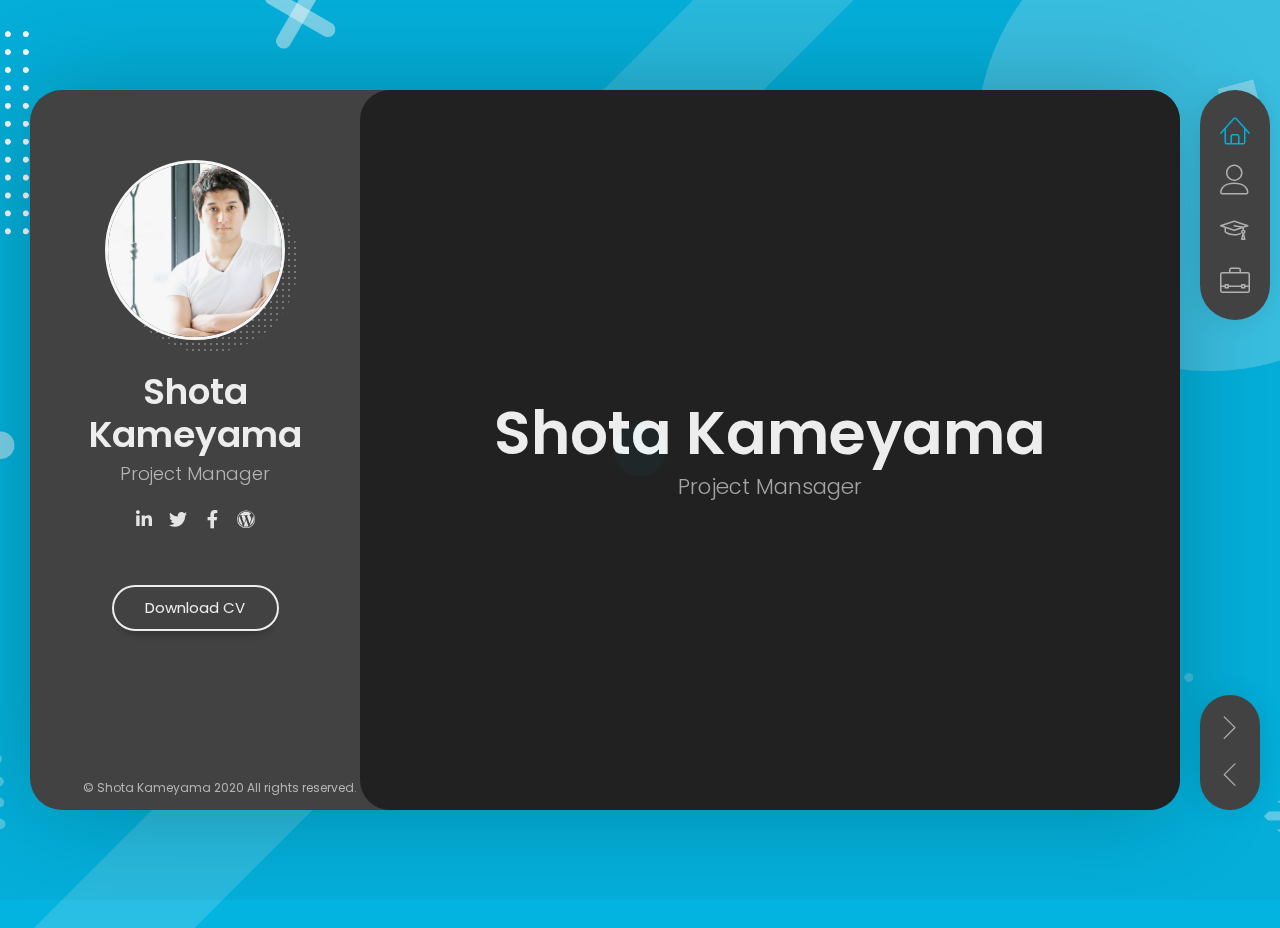
==== commit d365b49a: "ajax test" ====
--- a/index.html
+++ b/index.html
@@ -586,7 +586,7 @@
 														</div>
 														<div class="post-info">
 															<div class="post-date">4 May - 26 July</div>
-															<a href="#" class="ajax-page-load">
+															<a href="portfolio-1.html" class="ajax-page-load">
 																<h4 class="blog-item-title">Launching into Cyber Security</h4>
 																<p>Level 7 Core / 20 credits</p>
 															</a>
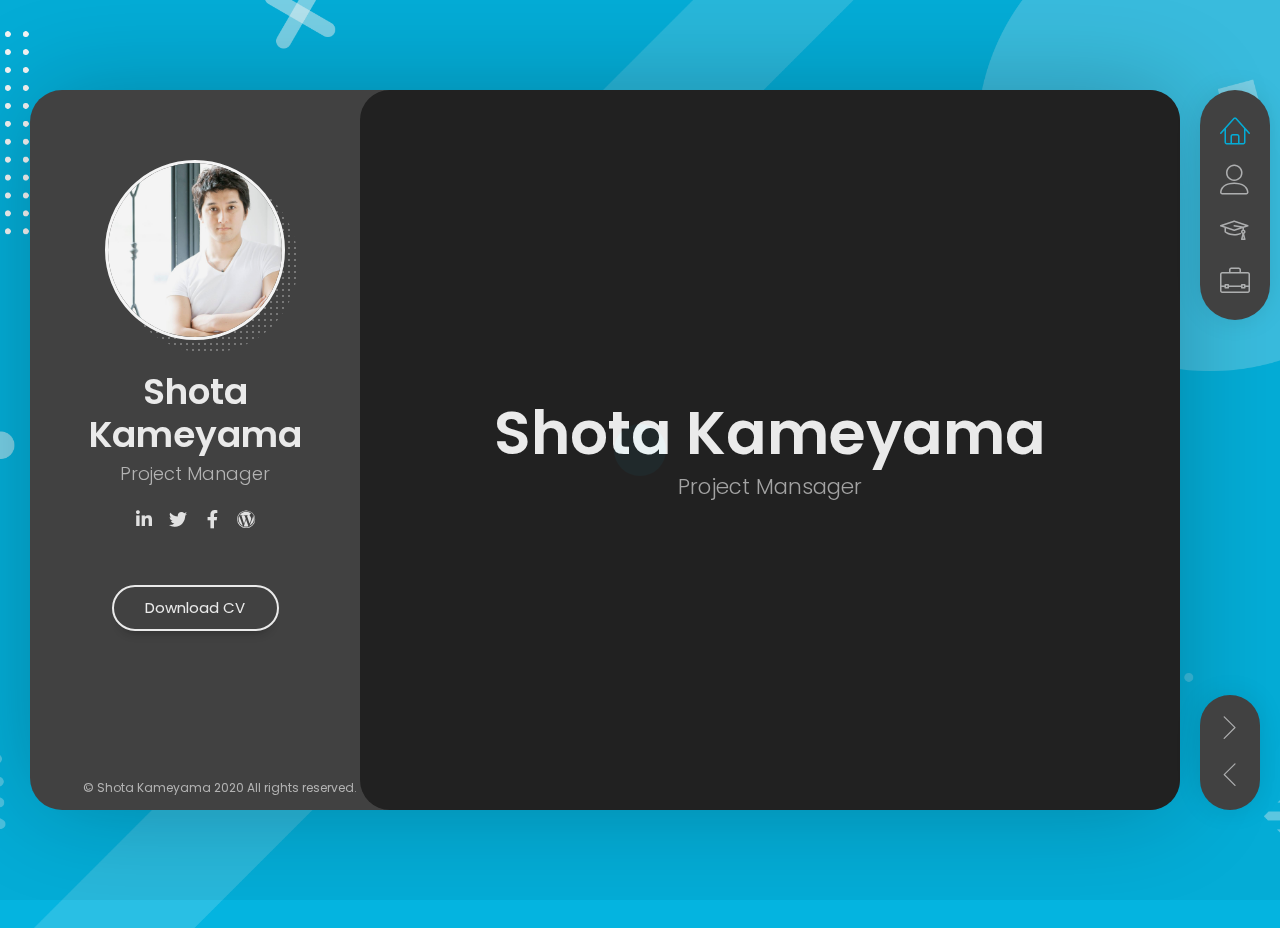
==== commit 00aba43c: "update ajax view of the portfolio." ====
--- a/index.html
+++ b/index.html
@@ -579,14 +579,14 @@
 															<div class="category">
 																<a href="#" title="Cyber Security">Cyber Security</a>
 															</div>
-															<a href="#" class="ajax-page-load">
+															<a href="launching-into-cyber-security.html" class="ajax-page-load">
 																<img src="img/security_640.jpg" class="size-blog-masonry-image-two-c" alt="Security" title="" />
 																<div class="mask"></div>
 															</a>
 														</div>
 														<div class="post-info">
 															<div class="post-date">4 May - 26 July</div>
-															<a href="portfolio-1.html" class="ajax-page-load">
+															<a href="launching-into-cyber-security.html" class="ajax-page-load">
 																<h4 class="blog-item-title">Launching into Cyber Security</h4>
 																<p>Level 7 Core / 20 credits</p>
 															</a>
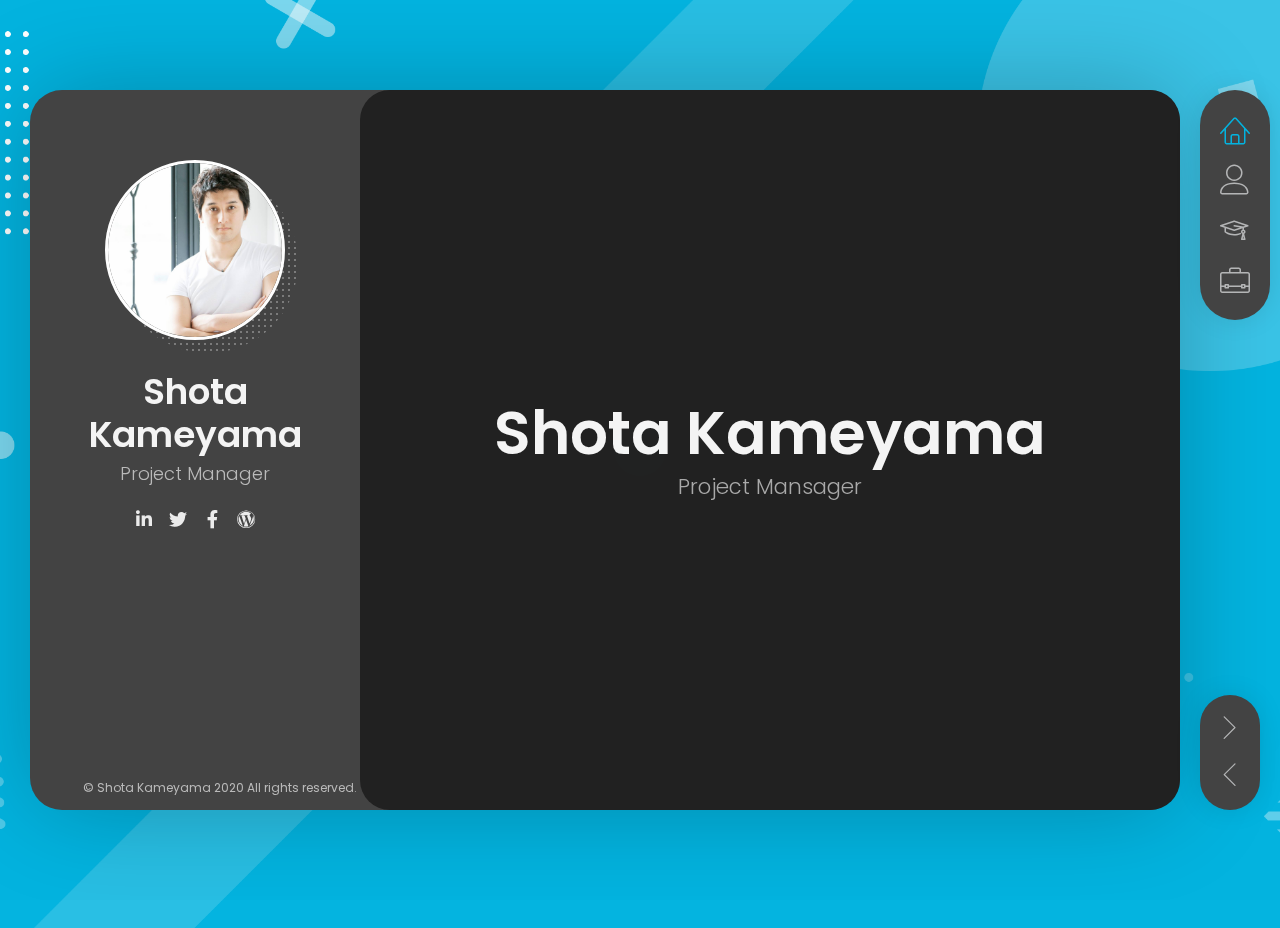
==== commit 25fbfc6f: "remove CV Download link" ====
--- a/index.html
+++ b/index.html
@@ -81,11 +81,6 @@
                 <li><a href="https://blog.shota-kameyama.com" target="_blank"><i class="fab fa-wordpress"></i></a></li>
               </ul>
             </div>
-
-            <div class="header-buttons">
-              <a href="#" target="_blank" class="btn btn-primary">Download CV</a>
-            </div>
-
             <div class="copyrights">© Shota Kameyama 2020 All rights reserved.</div>
           </header>
 
